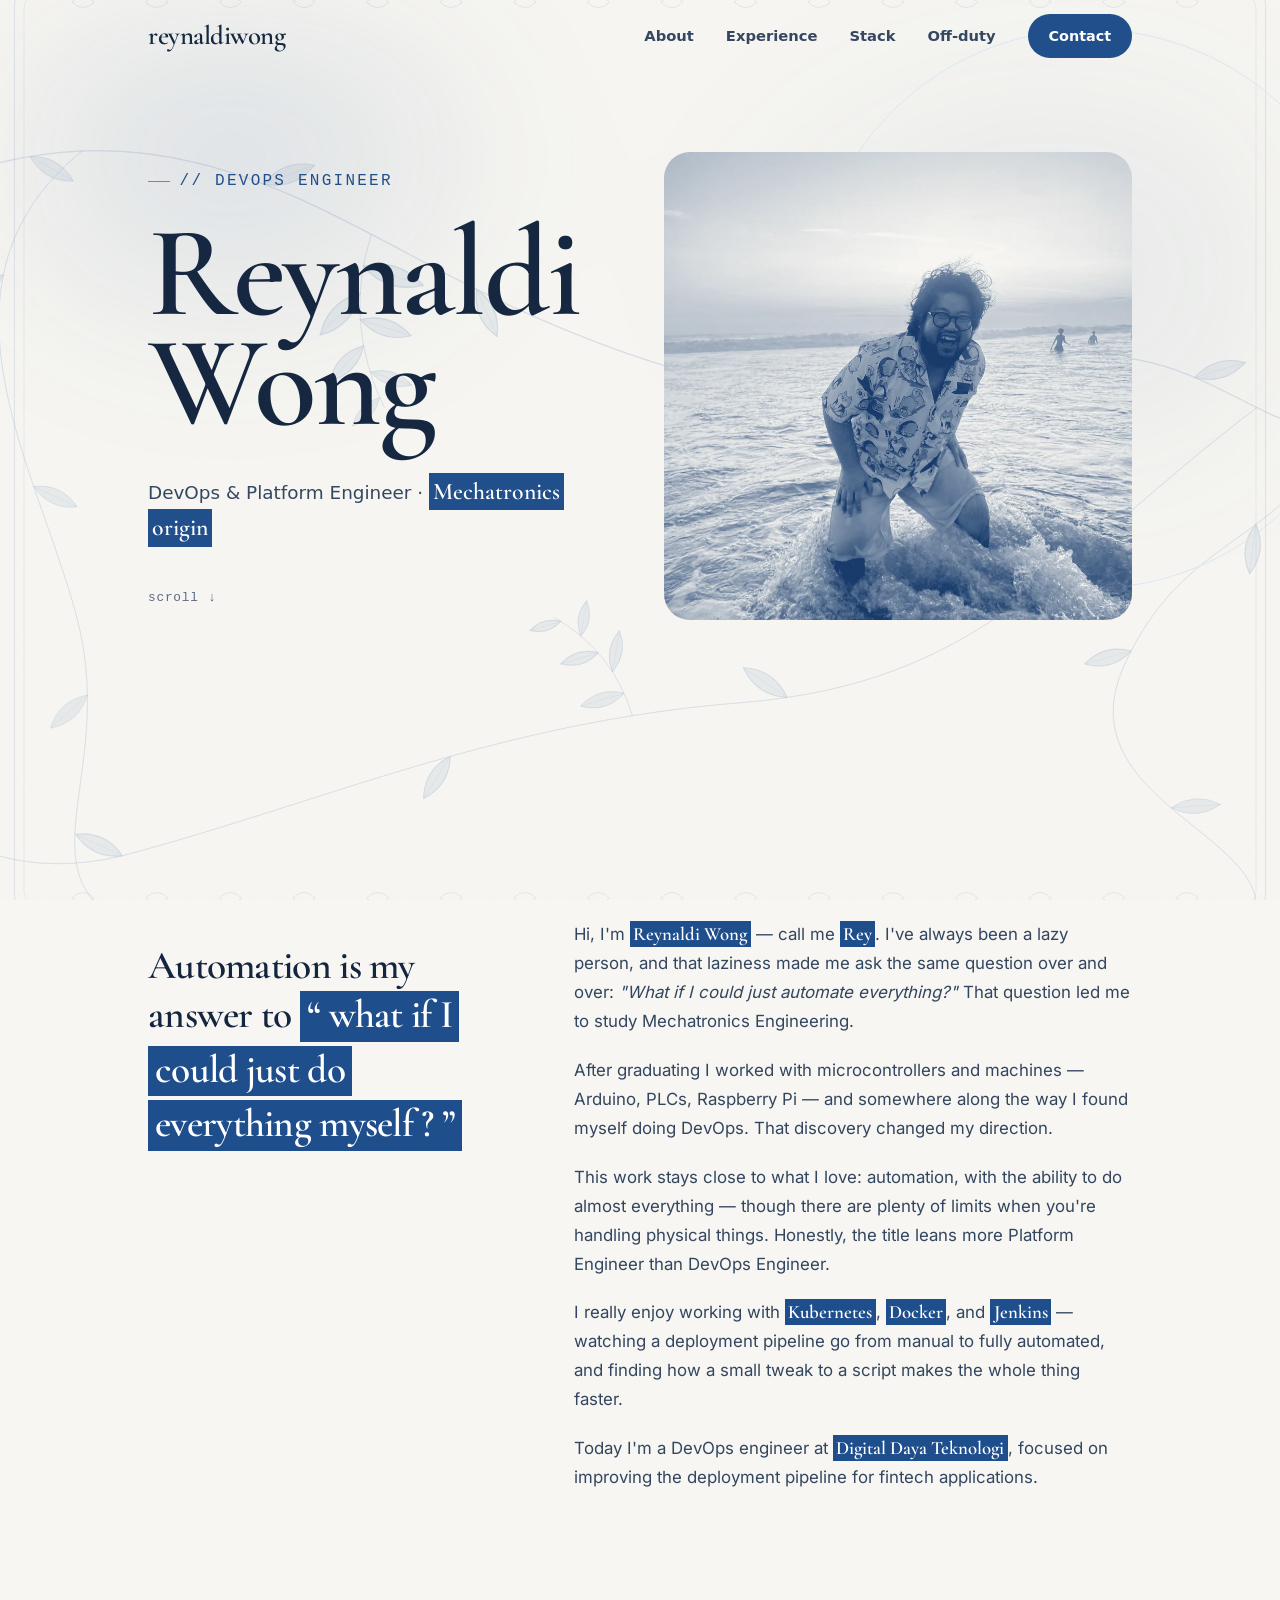
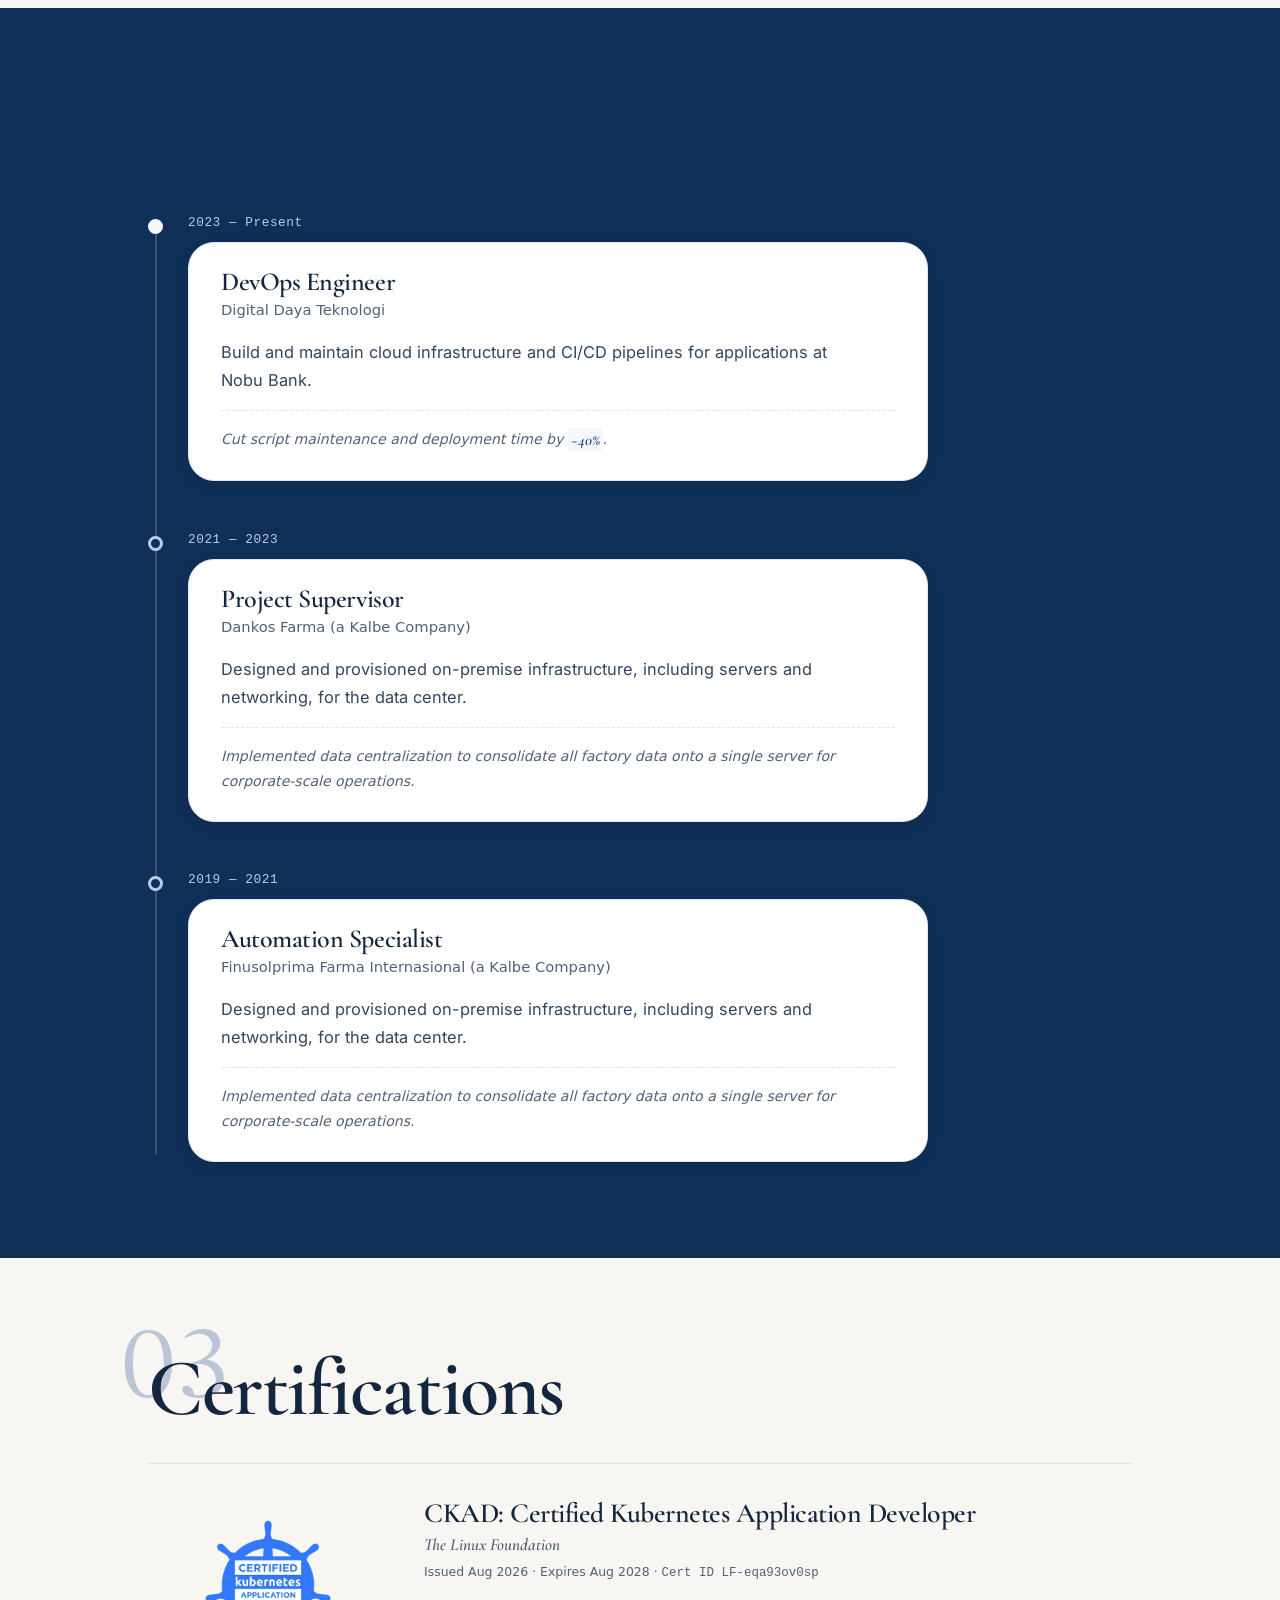
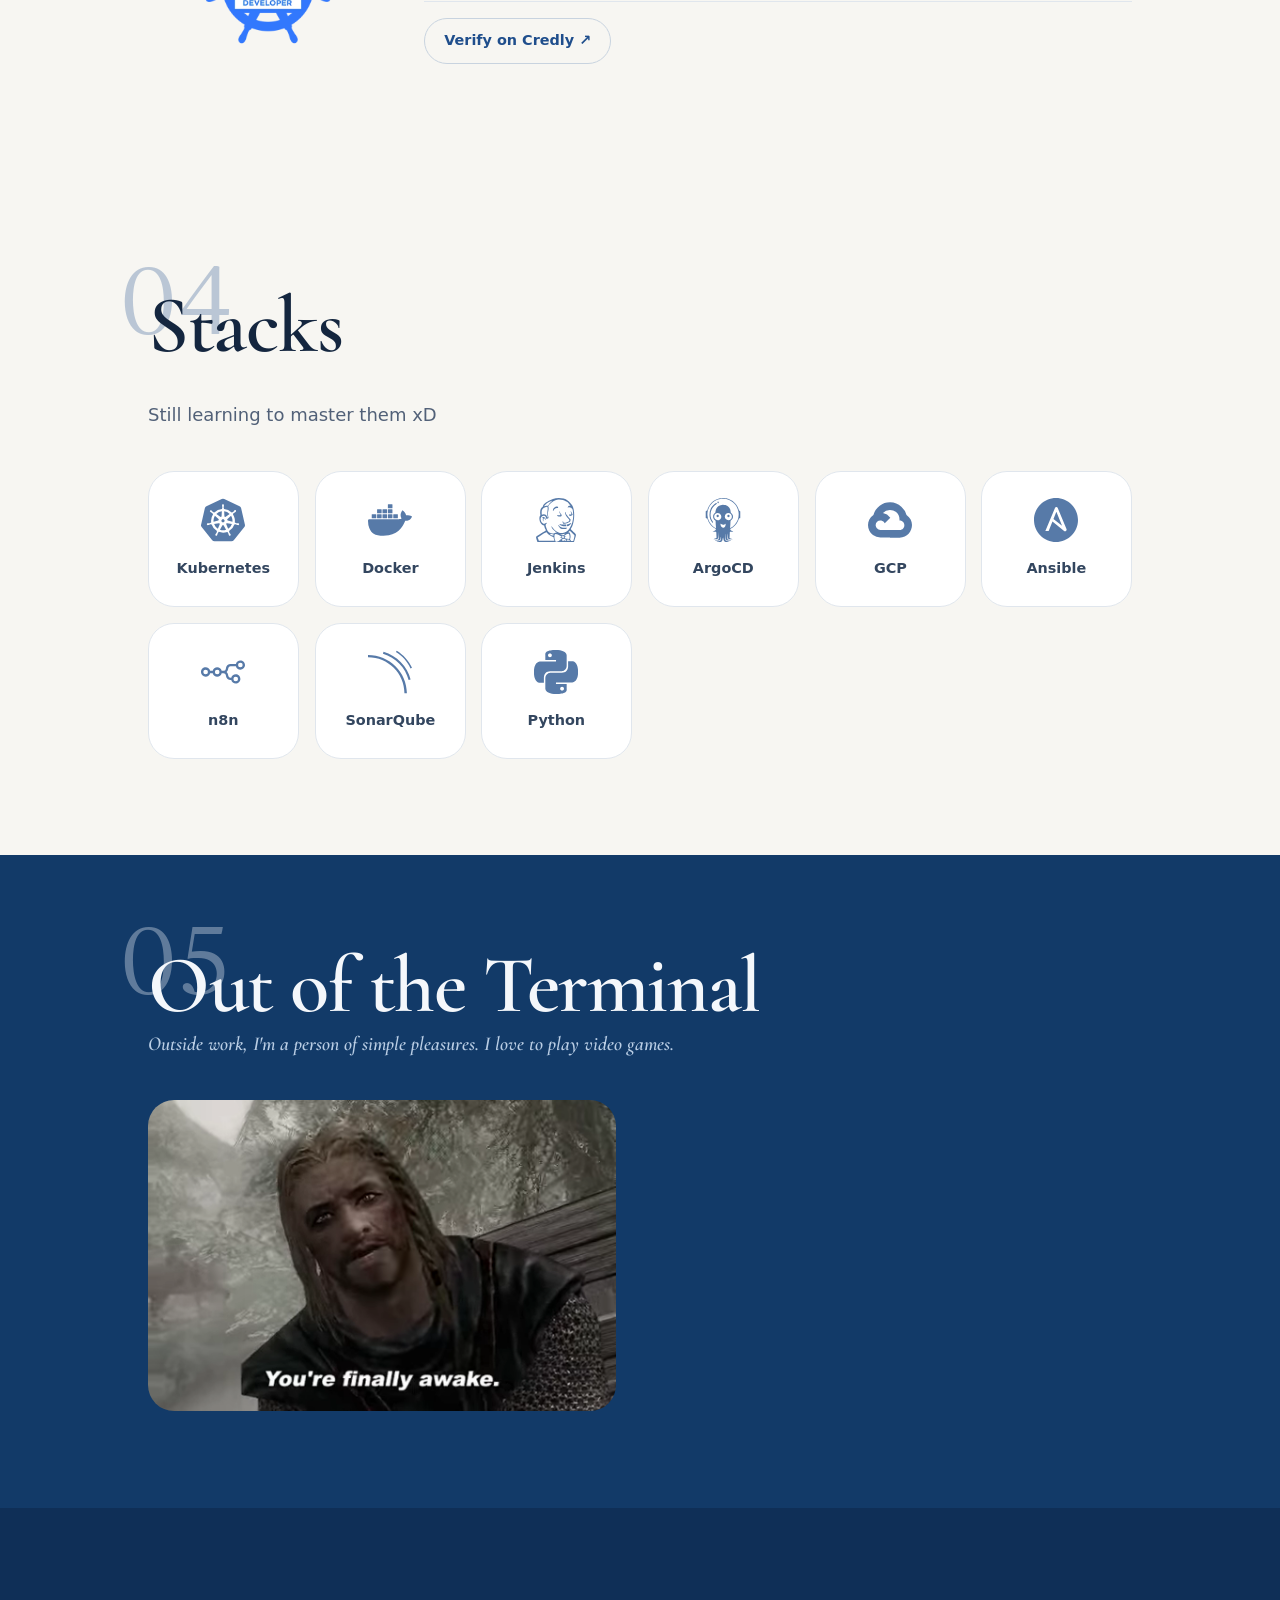
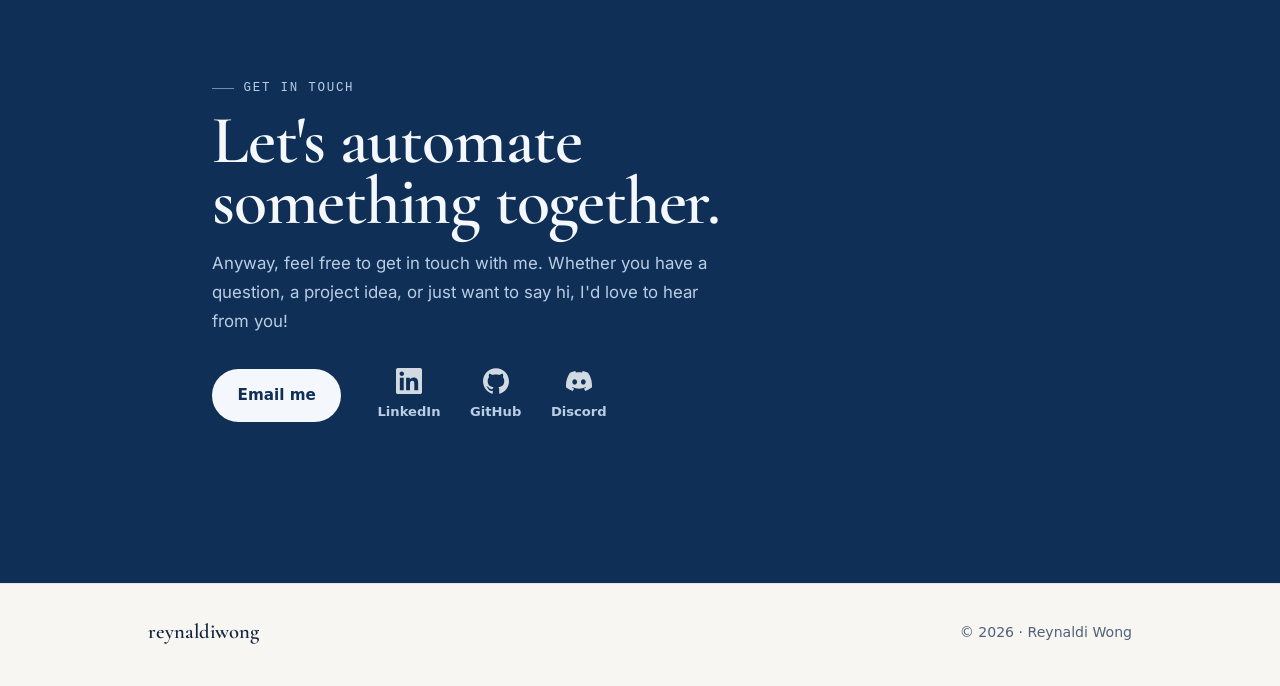
==== index.html @ b67c4ae2 "Reveal: direction-aware reverse on scroll-up, plus a blur focus-pull REVERSE - Reveal on entry (Inte" ====
<!doctype html>
<html lang="en">
<head>
  <meta charset="utf-8" />
  <meta name="viewport" content="width=device-width, initial-scale=1" />
  <title>Rey — Home</title>
  <meta name="description" content="Reynaldi Wong — DevOps Engineer. I automate the boring stuff: Kubernetes, Docker, Jenkins, CI/CD." />

  <!-- Open Graph -->
  <meta property="og:type" content="website" />
  <meta property="og:title" content="Reynaldi Wong — DevOps Engineer" />
  <meta property="og:description" content="I automate the boring stuff: Kubernetes, Docker, Jenkins, CI/CD." />
  <meta property="og:image" content="https://reynaldiwong.com/og-image.png" />
  <meta property="og:url" content="https://reynaldiwong.com/" />
  <meta name="twitter:card" content="summary_large_image" />
  <meta name="twitter:image" content="https://reynaldiwong.com/og-image.png" />

  <link rel="icon" type="image/png" href="favicon.png" />
  <link rel="apple-touch-icon" href="apple-touch-icon.png" />

  <!-- Preload above-the-fold fonts -->
  <link rel="preload" href="assets/fonts/cormorant-garamond-600.woff2" as="font" type="font/woff2" crossorigin />
  <!-- Cormorant 400 used to be preloaded here. Since the body moved to Inter it is
       orphaned: no element computes to it any more (verified by walking every text
       node), so it was 22.9 KB of critical-path download for nothing. Kept declared
       in base.css in case a weight-400 serif run returns, but no longer fetched. -->
  <link rel="preload" href="assets/fonts/inter-400.woff2" as="font" type="font/woff2" crossorigin />
  <link rel="preload" href="assets/img/me-duotone.webp" as="image" type="image/webp" />

  <script>document.documentElement.classList.add('js');</script>
  <noscript><style>[data-reveal]{opacity:1!important;transform:none!important;filter:none!important;transition:none!important}</style></noscript>

  <link rel="stylesheet" href="assets/css/tokens.css" />
  <link rel="stylesheet" href="assets/css/base.css" />
  <link rel="stylesheet" href="assets/css/home.css" />

  <script type="application/ld+json">
  {
    "@context": "https://schema.org",
    "@type": "Person",
    "name": "Reynaldi Wong",
    "alternateName": "Rey",
    "jobTitle": "DevOps Engineer",
    "url": "https://reynaldiwong.com/",
    "sameAs": [
      "https://linkedin.com/in/reynaldiwong/",
      "https://github.com/reynaldiwong/"
    ],
    "hasCredential": {
      "@type": "EducationalOccupationalCredential",
      "name": "CKAD: Certified Kubernetes Application Developer",
      "credentialCategory": "certification",
      "recognizedBy": { "@type": "Organization", "name": "The Linux Foundation" },
      "validFrom": "2026-08-27",
      "validUntil": "2028-08-26",
      "identifier": "LF-eqa93ov0sp",
      "url": "https://www.credly.com/badges/67895f13-75d1-4558-872f-4fa44123c2aa"
    }
  }
  </script>
</head>
<body>
  <svg class="logo-sprite" aria-hidden="true" focusable="false"><symbol id="logo-kubernetes" viewBox="0 0 24 24"><path d="M10.204 14.35l.007.01-.999 2.413a5.171 5.171 0 0 1-2.075-2.597l2.578-.437.004.005a.44.44 0 0 1 .484.606zm-.833-2.129a.44.44 0 0 0 .173-.756l.002-.011L7.585 9.7a5.143 5.143 0 0 0-.73 3.255l2.514-.725.002-.009zm1.145-1.98a.44.44 0 0 0 .699-.337l.01-.005.15-2.62a5.144 5.144 0 0 0-3.01 1.442l2.147 1.523.004-.002zm.76 2.75l.723.349.722-.347.18-.78-.5-.623h-.804l-.5.623.179.779zm1.5-3.095a.44.44 0 0 0 .7.336l.008.003 2.134-1.513a5.188 5.188 0 0 0-2.992-1.442l.148 2.615.002.001zm10.876 5.97l-5.773 7.181a1.6 1.6 0 0 1-1.248.594l-9.261.003a1.6 1.6 0 0 1-1.247-.596l-5.776-7.18a1.583 1.583 0 0 1-.307-1.34L2.1 5.573c.108-.47.425-.864.863-1.073L11.305.513a1.606 1.606 0 0 1 1.385 0l8.345 3.985c.438.209.755.604.863 1.073l2.062 8.955c.108.47-.005.963-.308 1.34zm-3.289-2.057c-.042-.01-.103-.026-.145-.034-.174-.033-.315-.025-.479-.038-.35-.037-.638-.067-.895-.148-.105-.04-.18-.165-.216-.216l-.201-.059a6.45 6.45 0 0 0-.105-2.332 6.465 6.465 0 0 0-.936-2.163c.052-.047.15-.133.177-.159.008-.09.001-.183.094-.282.197-.185.444-.338.743-.522.142-.084.273-.137.415-.242.032-.024.076-.062.11-.089.24-.191.295-.52.123-.736-.172-.216-.506-.236-.745-.045-.034.027-.08.062-.111.088-.134.116-.217.23-.33.35-.246.25-.45.458-.673.609-.097.056-.239.037-.303.033l-.19.135a6.545 6.545 0 0 0-4.146-2.003l-.012-.223c-.065-.062-.143-.115-.163-.25-.022-.268.015-.557.057-.905.023-.163.061-.298.068-.475.001-.04-.001-.099-.001-.142 0-.306-.224-.555-.5-.555-.275 0-.499.249-.499.555l.001.014c0 .041-.002.092 0 .128.006.177.044.312.067.475.042.348.078.637.056.906a.545.545 0 0 1-.162.258l-.012.211a6.424 6.424 0 0 0-4.166 2.003 8.373 8.373 0 0 1-.18-.128c-.09.012-.18.04-.297-.029-.223-.15-.427-.358-.673-.608-.113-.12-.195-.234-.329-.349-.03-.026-.077-.062-.111-.088a.594.594 0 0 0-.348-.132.481.481 0 0 0-.398.176c-.172.216-.117.546.123.737l.007.005.104.083c.142.105.272.159.414.242.299.185.546.338.743.522.076.082.09.226.1.288l.16.143a6.462 6.462 0 0 0-1.02 4.506l-.208.06c-.055.072-.133.184-.215.217-.257.081-.546.11-.895.147-.164.014-.305.006-.48.039-.037.007-.09.02-.133.03l-.004.002-.007.002c-.295.071-.484.342-.423.608.061.267.349.429.645.365l.007-.001.01-.003.129-.029c.17-.046.294-.113.448-.172.33-.118.604-.217.87-.256.112-.009.23.069.288.101l.217-.037a6.5 6.5 0 0 0 2.88 3.596l-.09.218c.033.084.069.199.044.282-.097.252-.263.517-.452.813-.091.136-.185.242-.268.399-.02.037-.045.095-.064.134-.128.275-.034.591.213.71.248.12.556-.007.69-.282v-.002c.02-.039.046-.09.062-.127.07-.162.094-.301.144-.458.132-.332.205-.68.387-.897.05-.06.13-.082.215-.105l.113-.205a6.453 6.453 0 0 0 4.609.012l.106.192c.086.028.18.042.256.155.136.232.229.507.342.84.05.156.074.295.145.457.016.037.043.09.062.129.133.276.442.402.69.282.247-.118.341-.435.213-.71-.02-.039-.045-.096-.065-.134-.083-.156-.177-.261-.268-.398-.19-.296-.346-.541-.443-.793-.04-.13.007-.21.038-.294-.018-.022-.059-.144-.083-.202a6.499 6.499 0 0 0 2.88-3.622c.064.01.176.03.213.038.075-.05.144-.114.28-.104.266.039.54.138.87.256.154.06.277.128.448.173.036.01.088.019.13.028l.009.003.007.001c.297.064.584-.098.645-.365.06-.266-.128-.537-.423-.608zM16.4 9.701l-1.95 1.746v.005a.44.44 0 0 0 .173.757l.003.01 2.526.728a5.199 5.199 0 0 0-.108-1.674A5.208 5.208 0 0 0 16.4 9.7zm-4.013 5.325a.437.437 0 0 0-.404-.232.44.44 0 0 0-.372.233h-.002l-1.268 2.292a5.164 5.164 0 0 0 3.326.003l-1.27-2.296h-.01zm1.888-1.293a.44.44 0 0 0-.27.036.44.44 0 0 0-.214.572l-.003.004 1.01 2.438a5.15 5.15 0 0 0 2.081-2.615l-2.6-.44-.004.005z"/></symbol><symbol id="logo-docker" viewBox="0 0 24 24"><path d="M13.983 11.078h2.119a.186.186 0 00.186-.185V9.006a.186.186 0 00-.186-.186h-2.119a.185.185 0 00-.185.185v1.888c0 .102.083.185.185.185m-2.954-5.43h2.118a.186.186 0 00.186-.186V3.574a.186.186 0 00-.186-.185h-2.118a.185.185 0 00-.185.185v1.888c0 .102.082.185.185.185m0 2.716h2.118a.187.187 0 00.186-.186V6.29a.186.186 0 00-.186-.185h-2.118a.185.185 0 00-.185.185v1.887c0 .102.082.185.185.186m-2.93 0h2.12a.186.186 0 00.184-.186V6.29a.185.185 0 00-.185-.185H8.1a.185.185 0 00-.185.185v1.887c0 .102.083.185.185.186m-2.964 0h2.119a.186.186 0 00.185-.186V6.29a.185.185 0 00-.185-.185H5.136a.186.186 0 00-.186.185v1.887c0 .102.084.185.186.186m5.893 2.715h2.118a.186.186 0 00.186-.185V9.006a.186.186 0 00-.186-.186h-2.118a.185.185 0 00-.185.185v1.888c0 .102.082.185.185.185m-2.93 0h2.12a.185.185 0 00.184-.185V9.006a.185.185 0 00-.184-.186h-2.12a.185.185 0 00-.184.185v1.888c0 .102.083.185.185.185m-2.964 0h2.119a.185.185 0 00.185-.185V9.006a.185.185 0 00-.184-.186h-2.12a.186.186 0 00-.186.186v1.887c0 .102.084.185.186.185m-2.92 0h2.12a.185.185 0 00.184-.185V9.006a.185.185 0 00-.184-.186h-2.12a.185.185 0 00-.184.185v1.888c0 .102.082.185.185.185M23.763 9.89c-.065-.051-.672-.51-1.954-.51-.338.001-.676.03-1.01.087-.248-1.7-1.653-2.53-1.716-2.566l-.344-.199-.226.327c-.284.438-.49.922-.612 1.43-.23.97-.09 1.882.403 2.661-.595.332-1.55.413-1.744.42H.751a.751.751 0 00-.75.748 11.376 11.376 0 00.692 4.062c.545 1.428 1.355 2.48 2.41 3.124 1.18.723 3.1 1.137 5.275 1.137.983.003 1.963-.086 2.93-.266a12.248 12.248 0 003.823-1.389c.98-.567 1.86-1.288 2.61-2.136 1.252-1.418 1.998-2.997 2.553-4.4h.221c1.372 0 2.215-.549 2.68-1.009.309-.293.55-.65.707-1.046l.098-.288Z"/></symbol><symbol id="logo-jenkins" viewBox="0 0 24 24"><path d="M2.872 24h-.975a3.866 3.866 0 01-.07-.197c-.215-.666-.594-1.49-.692-2.154-.146-.984.78-1.039 1.374-1.465.915-.66 1.635-1.025 2.627-1.62.295-.179 1.182-.624 1.281-.829.201-.408-.345-.982-.49-1.3-.225-.507-.345-.937-.376-1.435-.824-.13-1.455-.627-1.844-1.185-.63-.925-1.066-2.635-.525-3.936.045-.103.254-.305.285-.463.06-.308-.105-.72-.12-1.048-.06-1.692.284-3.15 1.425-3.66.463-1.84 2.113-2.453 3.673-3.367.58-.342 1.224-.562 1.89-.807 2.372-.877 6.027-.712 7.994.783.836.633 2.176 1.97 2.656 2.939 1.262 2.555 1.17 6.825.287 9.934-.12.421-.29 1.032-.533 1.533-.168.35-.689 1.05-.625 1.36.064.314 1.19 1.17 1.432 1.395.434.422 1.26.975 1.324 1.5.07.557-.248 1.336-.41 1.875-.217.721-.436 1.441-.654 2.131H2.87zm11.104-3.54c-.545-.3-1.361-.622-2.065-.757-.87-.164-.78 1.188-.75 1.994.03.643.36 1.316.51 1.744.076.197.09.41.256.449.3.068 1.29-.326 1.575-.479.6-.328 1.064-.844 1.574-1.189.016-.17.016-.34.03-.508a2.648 2.648 0 00-1.095-.277c.314-.15.75-.15 1.035-.332l.016-.193c-.496-.03-.69-.254-1.021-.436zm7.454 2.935a17.78 17.78 0 00.465-1.752c.06-.287.215-.918.178-1.176-.059-.459-.684-.799-1.004-1.086-.584-.525-.95-.975-1.56-1.469-.249.375-.78.615-.983.914 1.447-.689 1.71 2.625 1.141 3.69.09.329.391.45.514.735l-.086.166h1.29c.013 0 .03 0 .044.014zm-6.634-.012c-.05-.074-.1-.135-.15-.209l-.301.195h.45zm2.77 0c.008-.209.018-.404.03-.598-.53.029-.825-.48-1.196-.527-.324-.045-.6.361-1.02.195-.095.105-.183.227-.284.316.154.18.295.375.424.584h.815c.014-.164.135-.285.3-.285.165 0 .284.121.284.27h.66zm2.116 0c-.314-.479-.947-.898-1.68-.555l-.03.541h1.71zm-8.51 0l-.104-.344c-.225-.72-.36-1.26-.405-1.68-.914-.436-1.875-.87-2.654-1.426-.15-.105-1.109-1.35-1.23-1.305-1.739.676-3.359 1.86-4.814 2.984.256.557.48 1.141.69 1.74h8.505zm8.265-2.113c-.029-.512-.164-1.56-.48-1.74-.66-.39-1.846.78-2.34.943.045.15.135.271.15.48.285-.074.645-.029.898.092-.299.03-.629.03-.824.164-.074.195.016.48-.029.764.69.197 1.5.303 2.385.332.164-.227.225-.645.211-1.082zm-4.08-.36c-.044.375.046.51.12.943 1.26.391 1.034-1.74-.135-.959zM8.76 19.5c-.45.457 1.27 1.082 1.814 1.115 0-.29.165-.564.135-.77-.65-.118-1.502-.042-1.945-.347zm5.565.215c0 .043-.061.03-.068.064.58.451 1.014.545 1.802.51.354-.262.67-.563 1.043-.807-.855.074-1.931.607-2.774.23zm3.42-17.726c-1.606-.906-4.35-1.591-6.076-.731-1.38.692-3.27 1.84-3.899 3.292.6 1.402-.166 2.686-.226 4.109-.018.757.36 1.42.391 2.242-.2.338-.825.38-1.26.356-.146-.729-.4-1.549-1.155-1.63-1.064-.116-1.845.764-1.89 1.683-.06 1.08.833 2.864 2.085 2.745.488-.046.608-.54 1.139-.54.285.57-.445.75-.523 1.154-.016.105.06.511.104.705.233.944.744 2.16 1.245 2.88.635.9 1.884 1.051 3.229 1.141.24-.525 1.125-.48 1.706-.346-.691-.27-1.336-.945-1.875-1.529-.615-.676-1.23-1.41-1.261-2.28 1.155 1.604 2.1 3 4.2 3.704 1.59.525 3.45-.254 4.664-1.109.51-.359.811-.93 1.17-1.439 1.35-1.936 1.98-4.71 1.846-7.394-.06-1.111-.06-2.221-.436-2.955-.389-.781-1.695-1.471-2.475-.781-.15-.764.63-1.23 1.545-.96-.66-.854-1.336-1.858-2.266-2.384zM13.58 14.896c.615 1.544 2.724 1.363 4.505 1.323-.084.194-.256.435-.465.515-.57.232-2.145.408-2.937-.012-.506-.27-.824-.873-1.102-1.227-.137-.172-.795-.608-.012-.609zm.164-.87c.893.464 2.52.517 3.731.48.066.267.066.593.068.913-1.55.08-3.386-.304-3.794-1.395h-.005zm6.675-.586c-.473.9-1.145 1.897-2.539 1.928-.023-.284-.045-.735 0-.904 1.064-.103 1.727-.646 2.543-1.017zm-.649-.667c-1.02.66-2.154 1.375-3.824 1.21-.351-.31-.485-1-.14-1.458.181.313.06.885.57.97.944.165 2.038-.579 2.73-.84.42-.713-.046-.976-.42-1.433-.782-.93-1.83-2.1-1.802-3.51.314-.224.346.346.391.45.404.96 1.424 2.175 2.174 3 .18.21.48.39.51.524.092.39-.254.854-.209 1.11zm-13.439-.675c-.314-.184-.393-.99-.768-1.01-.535-.03-.438 1.05-.436 1.68-.37-.33-.435-1.365-.164-1.89-.308-.15-.445.164-.618.284.22-1.59 2.34-.734 1.99.96zM4.713 5.995c-.685.756-.54 2.174-.459 3.188 1.244-.785 2.898.06 2.883 1.394.595-.016.223-.744.115-1.215-.353-1.528.592-3.187.041-4.59-1.064.084-1.939.52-2.578 1.215zm9.12 1.113c.307.562.404 1.148.84 1.57.195.19.574.424.387.95-.045.121-.365.391-.551.45-.674.195-2.254.03-1.721-.81.563.015 1.314.36 1.732-.045-.314-.524-.885-1.53-.674-2.13zm6.198-.013h.068c.33.668.6 1.375 1.004 1.965-.27.628-2.053 1.19-2.023.057.39-.17 1.05-.035 1.395-.25-.193-.556-.48-1.006-.434-1.771zm-6.927-1.617c-1.422-.33-2.131.592-2.56 1.553-.384-.094-.231-.615-.135-.883.255-.701 1.28-1.633 2.119-1.506.359.057.848.386.576.834zM9.642 1.593c-1.56.44-3.56 1.574-4.2 2.974.495-.07.84-.321 1.33-.351.186-.016.428.074.641.015.424-.104.78-1.065 1.102-1.41.31-.345.685-.496.94-.81.167-.09.409-.074.42-.33-.073-.075-.15-.135-.232-.105v.017z"/></symbol><symbol id="logo-argo" viewBox="0 0 24 24"><path d="M12.581 0c.436.037.871.1 1.299.186 1.679.383 3.121 1.213 4.382 2.365 1.161 1.06 1.917 2.372 2.335 3.881.089.321.216.56.586.624.205.035.238.245.239.43.003.646.002 1.294.002 1.94l-.002 1.21c-.001.356-.116.479-.466.474-.211-.003-.293.119-.344.291-.146.489-.33.966-.552 1.426-.818 1.682-2.084 2.938-3.688 3.87-.077.045-.155.088-.233.131-.252.137-.258.146-.155.415.114.299.358.529.664.625.269.096.553.134.827.21a.672.672 0 0 1 .236.094c-.066.082-.156.067-.231.082-.36.073-.713.184-1.086.17a1.275 1.275 0 0 1-.438-.064c-.114-.045-.152-.006-.176.109a5.354 5.354 0 0 0-.084.92c-.015.617-.071 1.23-.112 1.844-.042.598-.018.651.558.842.281.094.563.187.842.286.069.024.15.038.192.117-.04.057-.098.035-.146.035-.493.003-.985.005-1.478.001-.524-.005-.806-.282-.845-.803-.055-.762-.12-1.524-.182-2.286a.947.947 0 0 0-.026-.12c-.079.455-.065.879-.084 1.298-.023.528-.008 1.057-.007 1.584 0 .27.086.388.335.483.359.135.711.295 1.114.262.141-.012.276.062.402.129.032.017.073.033.069.073-.004.043-.049.047-.084.045-.657-.019-1.317.065-1.972-.028-.323-.046-.533-.236-.631-.552-.094-.303-.114-.617-.137-.93-.046-.626-.078-1.253-.116-1.88a.222.222 0 0 0-.061-.171.282.282 0 0 0-.031.193c-.002.956-.002 1.911-.001 2.866 0 .388.123.575.494.708.481.172.976.298 1.47.423.11.028.225.047.242.192h-1.852c-.051-.01-.103-.022-.155-.03-.701-.1-1.001-.372-1.143-1.042l-.067-.331-.226-1.103c-.069.12-.118.25-.144.386-.083.399-.151.802-.243 1.2-.113.493-.444.763-.932.857l-.33.063H8.558c.057-.171.216-.185.355-.221.476-.127.96-.223 1.417-.409a.603.603 0 0 0 .397-.521c.058-.435.002-.865-.013-1.296a1.528 1.528 0 0 0-.078-.315.405.405 0 0 0-.071.207c-.026.296-.049.591-.075.886-.038.432-.273.716-.679.81a1.702 1.702 0 0 1-.37.045c-.557.003-1.115-.001-1.673-.005-.048 0-.109.019-.148-.065.178-.103.377-.168.582-.187a5.67 5.67 0 0 0 .939-.193c.42-.114.522-.249.512-.687-.023-.931-.091-1.86-.069-2.791.004-.184.001-.368.001-.551a2.387 2.387 0 0 0-.05.385 40.299 40.299 0 0 1-.186 2.623c-.052.513-.296.748-.804.805-.446.051-.889.002-1.332-.02-.108-.006-.234.012-.339-.064.043-.066.106-.07.16-.087.362-.115.725-.224 1.086-.344.246-.081.35-.235.355-.492a2.241 2.241 0 0 0-.003-.232 45.315 45.315 0 0 1-.105-2.149 5.487 5.487 0 0 0-.035-.478c-.024-.188-.131-.287-.295-.258-.505.092-.99-.006-1.473-.139-.059-.016-.134-.007-.178-.088a.986.986 0 0 1 .285-.09c.255-.052.507-.121.753-.208.312-.112.564-.347.695-.651.089-.203.056-.317-.112-.398-1.418-.683-2.512-1.73-3.391-3.017a8.152 8.152 0 0 1-1.123-2.447c-.067-.246-.156-.3-.383-.26-.306.053-.401.006-.535-.273v-3.49c.144-.303.205-.341.534-.329.235.01.247-.004.309-.242.396-1.508 1.082-2.861 2.171-3.988C6.9 1.42 8.523.631 10.34.203c.456-.108.922-.15 1.387-.203h.854Zm7.974 8.948a7.34 7.34 0 0 0-.048-.938 8.353 8.353 0 0 0-.099-.65c-.598-2.964-2.344-5.02-5.051-6.268-1.553-.715-3.21-.835-4.878-.511-3.248.633-5.396 2.583-6.539 5.652-.436 1.173-.495 2.406-.37 3.65.087.935.339 1.846.745 2.694.585 1.213 1.444 2.207 2.477 3.058.343.286.719.528 1.121.719.235.111.247.105.245-.146.006-.16.003-.32-.009-.48-.125-1.02-.142-2.045-.169-3.069a.392.392 0 0 0-.184-.353c-.385-.268-.713-.592-.921-1.019-.474-.97-.372-2.361.813-3.215.136-.097.217-.19.198-.373a1.724 1.724 0 0 1 .031-.442c.177-1.187.748-2.138 1.722-2.84.68-.492 1.442-.772 2.286-.782.483-.007.953.11 1.414.244 1.609.467 2.846 2.07 2.845 3.697a.64.64 0 0 0 .268.565c.463.371.821.83.943 1.426.22 1.077-.083 1.982-.979 2.634-.266.194-.347.406-.333.698.002.047 0 .095-.002.142l-.062 1.439c-.025.586-.138 1.165-.117 1.754.008.223.006.226.201.128a7.46 7.46 0 0 0 2.393-1.903c1.32-1.577 2.074-3.372 2.059-5.511ZM9.117 12.102c1.489.021 2.443-1.578 1.716-2.879a1.937 1.937 0 0 0-1.699-.991c-1.094-.004-1.954.822-1.958 1.881-.005 1.148.813 1.985 1.941 1.989Zm5.794 0c1.101.002 1.935-.823 1.935-1.917 0-1.091-.846-1.949-1.92-1.947-1.064.003-1.94.866-1.943 1.915-.003 1.105.831 1.948 1.928 1.949Zm-1.472 1.937c-.208.128-.407.277-.63.384-.536.257-1.063.257-1.579-.048-.158-.094-.308-.201-.464-.298-.047-.028-.092-.103-.15-.062-.044.03-.01.1-.001.151.037.179.064.362.082.544.027.565.293.992.742 1.31a.984.984 0 0 0 .791.186c.565-.119 1.025-.614 1.124-1.218.043-.266.005-.544.109-.803a.133.133 0 0 0-.024-.146Zm-8.78-4.92c-.012-1.102.143-2.055.54-2.961.633-1.443 1.642-2.553 2.98-3.374a.378.378 0 0 1 .459.067c.06.06.036.118.01.178a1.09 1.09 0 0 1-.48.51c-1.079.639-1.829 1.571-2.357 2.688a6.325 6.325 0 0 0-.618 2.986c.055 1.309.439 2.516 1.213 3.588.088.104.148.23.173.365.01.08.059.168-.031.228a.312.312 0 0 1-.288.041.502.502 0 0 1-.234-.185c-.72-.979-1.193-2.056-1.331-3.273-.036-.326-.004-.653-.036-.858ZM8.94 2.34a.373.373 0 0 1 .378-.382c.211.001.409.226.416.473.004.138-.309.39-.476.386-.189-.005-.318-.2-.318-.477Zm-.465 7.48a.609.609 0 0 1 .586-.631c.38-.003.671.271.675.633.004.356-.27.622-.639.621-.38-.002-.621-.241-.622-.623Zm6.496.623c-.381-.002-.625-.255-.621-.646a.635.635 0 0 1 .596-.613.656.656 0 0 1 .669.643c.001.354-.275.618-.644.616Z"/></symbol><symbol id="logo-googlecloud" viewBox="0 0 24 24"><path d="M12.19 2.38a9.344 9.344 0 0 0-9.234 6.893c.053-.02-.055.013 0 0-3.875 2.551-3.922 8.11-.247 10.941l.006-.007-.007.03a6.717 6.717 0 0 0 4.077 1.356h5.173l.03.03h5.192c6.687.053 9.376-8.605 3.835-12.35a9.365 9.365 0 0 0-2.821-4.552l-.043.043.006-.05A9.344 9.344 0 0 0 12.19 2.38zm-.358 4.146c1.244-.04 2.518.368 3.486 1.15a5.186 5.186 0 0 1 1.862 4.078v.518c3.53-.07 3.53 5.262 0 5.193h-5.193l-.008.009v-.04H6.785a2.59 2.59 0 0 1-1.067-.23h.001a2.597 2.597 0 1 1 3.437-3.437l3.013-3.012A6.747 6.747 0 0 0 8.11 8.24c.018-.01.04-.026.054-.023a5.186 5.186 0 0 1 3.67-1.69z"/></symbol><symbol id="logo-ansible" viewBox="0 0 24 24"><path d="M10.617 11.473l4.686 3.695-3.102-7.662zM12 0C5.371 0 0 5.371 0 12s5.371 12 12 12 12-5.371 12-12S18.629 0 12 0zm5.797 17.305c-.011.471-.403.842-.875.83-.236 0-.416-.09-.664-.293l-6.19-5-2.079 5.203H6.191L11.438 5.44c.124-.314.427-.52.764-.506.326-.014.63.189.742.506l4.774 11.494c.045.111.08.234.08.348-.001.009-.001.009-.001.023z"/></symbol><symbol id="logo-n8n" viewBox="0 0 24 24"><path d="M21.4737 5.6842c-1.1772 0-2.1663.8051-2.4468 1.8947h-2.8955c-1.235 0-2.289.893-2.492 2.111l-.1038.623a1.263 1.263 0 0 1-1.246 1.0555H11.289c-.2805-1.0896-1.2696-1.8947-2.4468-1.8947s-2.1663.8051-2.4467 1.8947H4.973c-.2805-1.0896-1.2696-1.8947-2.4468-1.8947C1.1311 9.4737 0 10.6047 0 12s1.131 2.5263 2.5263 2.5263c1.1772 0 2.1663-.8051 2.4468-1.8947h1.4223c.2804 1.0896 1.2696 1.8947 2.4467 1.8947 1.1772 0 2.1663-.8051 2.4468-1.8947h1.0008a1.263 1.263 0 0 1 1.2459 1.0555l.1038.623c.203 1.218 1.257 2.111 2.492 2.111h.3692c.2804 1.0895 1.2696 1.8947 2.4468 1.8947 1.3952 0 2.5263-1.131 2.5263-2.5263s-1.131-2.5263-2.5263-2.5263c-1.1772 0-2.1664.805-2.4468 1.8947h-.3692a1.263 1.263 0 0 1-1.246-1.0555l-.1037-.623A2.52 2.52 0 0 0 13.9607 12a2.52 2.52 0 0 0 .821-1.4794l.1038-.623a1.263 1.263 0 0 1 1.2459-1.0555h2.8955c.2805 1.0896 1.2696 1.8947 2.4468 1.8947 1.3952 0 2.5263-1.131 2.5263-2.5263s-1.131-2.5263-2.5263-2.5263m0 1.2632a1.263 1.263 0 0 1 1.2631 1.2631 1.263 1.263 0 0 1-1.2631 1.2632 1.263 1.263 0 0 1-1.2632-1.2632 1.263 1.263 0 0 1 1.2632-1.2631M2.5263 10.7368A1.263 1.263 0 0 1 3.7895 12a1.263 1.263 0 0 1-1.2632 1.2632A1.263 1.263 0 0 1 1.2632 12a1.263 1.263 0 0 1 1.2631-1.2632m6.3158 0A1.263 1.263 0 0 1 10.1053 12a1.263 1.263 0 0 1-1.2632 1.2632A1.263 1.263 0 0 1 7.579 12a1.263 1.263 0 0 1 1.2632-1.2632m10.1053 3.7895a1.263 1.263 0 0 1 1.2631 1.2632 1.263 1.263 0 0 1-1.2631 1.2631 1.263 1.263 0 0 1-1.2632-1.2631 1.263 1.263 0 0 1 1.2632-1.2632"/></symbol><symbol id="logo-sonarqube" viewBox="0 0 24 24"><path d="M15.685.386l-.465.766c3.477 2.112 6.305 5.27 7.966 8.89L24 9.67C22.266 5.887 19.313 2.59 15.685.386zM8.462.91l-.305 1.075c6.89 1.976 12.384 7.64 13.997 14.421l1.085-.258C21.535 8.977 15.735 2.997 8.462.909zM0 2.667v1.342c10.963 0 19.883 8.795 19.883 19.605h1.342c0-11.55-9.522-20.947-21.225-20.947z"/></symbol><symbol id="logo-python" viewBox="0 0 24 24"><path d="M14.25.18l.9.2.73.26.59.3.45.32.34.34.25.34.16.33.1.3.04.26.02.2-.01.13V8.5l-.05.63-.13.55-.21.46-.26.38-.3.31-.33.25-.35.19-.35.14-.33.1-.3.07-.26.04-.21.02H8.77l-.69.05-.59.14-.5.22-.41.27-.33.32-.27.35-.2.36-.15.37-.1.35-.07.32-.04.27-.02.21v3.06H3.17l-.21-.03-.28-.07-.32-.12-.35-.18-.36-.26-.36-.36-.35-.46-.32-.59-.28-.73-.21-.88-.14-1.05-.05-1.23.06-1.22.16-1.04.24-.87.32-.71.36-.57.4-.44.42-.33.42-.24.4-.16.36-.1.32-.05.24-.01h.16l.06.01h8.16v-.83H6.18l-.01-2.75-.02-.37.05-.34.11-.31.17-.28.25-.26.31-.23.38-.2.44-.18.51-.15.58-.12.64-.1.71-.06.77-.04.84-.02 1.27.05zm-6.3 1.98l-.23.33-.08.41.08.41.23.34.33.22.41.09.41-.09.33-.22.23-.34.08-.41-.08-.41-.23-.33-.33-.22-.41-.09-.41.09zm13.09 3.95l.28.06.32.12.35.18.36.27.36.35.35.47.32.59.28.73.21.88.14 1.04.05 1.23-.06 1.23-.16 1.04-.24.86-.32.71-.36.57-.4.45-.42.33-.42.24-.4.16-.36.09-.32.05-.24.02-.16-.01h-8.22v.82h5.84l.01 2.76.02.36-.05.34-.11.31-.17.29-.25.25-.31.24-.38.2-.44.17-.51.15-.58.13-.64.09-.71.07-.77.04-.84.01-1.27-.04-1.07-.14-.9-.2-.73-.25-.59-.3-.45-.33-.34-.34-.25-.34-.16-.33-.1-.3-.04-.25-.02-.2.01-.13v-5.34l.05-.64.13-.54.21-.46.26-.38.3-.32.33-.24.35-.2.35-.14.33-.1.3-.06.26-.04.21-.02.13-.01h5.84l.69-.05.59-.14.5-.21.41-.28.33-.32.27-.35.2-.36.15-.36.1-.35.07-.32.04-.28.02-.21V6.07h2.09l.14.01zm-6.47 14.25l-.23.33-.08.41.08.41.23.33.33.23.41.08.41-.08.33-.23.23-.33.08-.41-.08-.41-.23-.33-.33-.23-.41-.08-.41.08z"/></symbol><symbol id="logo-linkedin" viewBox="0 0 24 24"><path d="M20.447 20.452h-3.554v-5.569c0-1.328-.027-3.037-1.852-3.037-1.853 0-2.136 1.445-2.136 2.939v5.667H9.351V9h3.414v1.561h.046c.477-.9 1.637-1.85 3.37-1.85 3.601 0 4.267 2.37 4.267 5.455v6.286zM5.337 7.433c-1.144 0-2.063-.926-2.063-2.065 0-1.138.92-2.063 2.063-2.063 1.14 0 2.064.925 2.064 2.063 0 1.139-.925 2.065-2.064 2.065zm1.782 13.019H3.555V9h3.564v11.452zM22.225 0H1.771C.792 0 0 .774 0 1.729v20.542C0 23.227.792 24 1.771 24h20.451C23.2 24 24 23.227 24 22.271V1.729C24 .774 23.2 0 22.222 0h.003z"/></symbol><symbol id="logo-github" viewBox="0 0 24 24"><path d="M12 .297c-6.63 0-12 5.373-12 12 0 5.303 3.438 9.8 8.205 11.385.6.113.82-.258.82-.577 0-.285-.01-1.04-.015-2.04-3.338.724-4.042-1.61-4.042-1.61C4.422 18.07 3.633 17.7 3.633 17.7c-1.087-.744.084-.729.084-.729 1.205.084 1.838 1.236 1.838 1.236 1.07 1.835 2.809 1.305 3.495.998.108-.776.417-1.305.76-1.605-2.665-.3-5.466-1.332-5.466-5.93 0-1.31.465-2.38 1.235-3.22-.135-.303-.54-1.523.105-3.176 0 0 1.005-.322 3.3 1.23.96-.267 1.98-.399 3-.405 1.02.006 2.04.138 3 .405 2.28-1.552 3.285-1.23 3.285-1.23.645 1.653.24 2.873.12 3.176.765.84 1.23 1.91 1.23 3.22 0 4.61-2.805 5.625-5.475 5.92.42.36.81 1.096.81 2.22 0 1.606-.015 2.896-.015 3.286 0 .315.21.69.825.57C20.565 22.092 24 17.592 24 12.297c0-6.627-5.373-12-12-12"/></symbol><symbol id="logo-discord" viewBox="0 0 24 24"><path d="M20.317 4.3698a19.7913 19.7913 0 00-4.8851-1.5152.0741.0741 0 00-.0785.0371c-.211.3753-.4447.8648-.6083 1.2495-1.8447-.2762-3.68-.2762-5.4868 0-.1636-.3933-.4058-.8742-.6177-1.2495a.077.077 0 00-.0785-.037 19.7363 19.7363 0 00-4.8852 1.515.0699.0699 0 00-.0321.0277C.5334 9.0458-.319 13.5799.0992 18.0578a.0824.0824 0 00.0312.0561c2.0528 1.5076 4.0413 2.4228 5.9929 3.0294a.0777.0777 0 00.0842-.0276c.4616-.6304.8731-1.2952 1.226-1.9942a.076.076 0 00-.0416-.1057c-.6528-.2476-1.2743-.5495-1.8722-.8923a.077.077 0 01-.0076-.1277c.1258-.0943.2517-.1923.3718-.2914a.0743.0743 0 01.0776-.0105c3.9278 1.7933 8.18 1.7933 12.0614 0a.0739.0739 0 01.0785.0095c.1202.099.246.1981.3728.2924a.077.077 0 01-.0066.1276 12.2986 12.2986 0 01-1.873.8914.0766.0766 0 00-.0407.1067c.3604.698.7719 1.3628 1.225 1.9932a.076.076 0 00.0842.0286c1.961-.6067 3.9495-1.5219 6.0023-3.0294a.077.077 0 00.0313-.0552c.5004-5.177-.8382-9.6739-3.5485-13.6604a.061.061 0 00-.0312-.0286zM8.02 15.3312c-1.1825 0-2.1569-1.0857-2.1569-2.419 0-1.3332.9555-2.4189 2.157-2.4189 1.2108 0 2.1757 1.0952 2.1568 2.419 0 1.3332-.9555 2.4189-2.1569 2.4189zm7.9748 0c-1.1825 0-2.1569-1.0857-2.1569-2.419 0-1.3332.9554-2.4189 2.1569-2.4189 1.2108 0 2.1757 1.0952 2.1568 2.419 0 1.3332-.946 2.4189-2.1568 2.4189Z"/></symbol></svg>
  <div class="accent" aria-hidden="true"><div class="accent__ink"></div><div class="accent__light"></div><div class="accent__rim accent__rim--ink"></div><div class="accent__rim accent__rim--light"></div></div>
  <a class="skip-link" href="#home">Skip to content</a>
  <div class="scroll-progress" aria-hidden="true"></div>

  <header class="nav">
    <div class="nav__inner">
      <a class="nav__brand" href="#home">reynaldiwong</a>
      <nav class="nav__links" aria-label="Primary">
        <a href="#about">About</a>
        <a href="#experience">Experience</a>
        <a href="#stack">Stack</a>
        <a href="#off-duty">Off-duty</a>
        <a href="#contact" class="nav__cta">Contact</a>
      </nav>
      <button class="nav__toggle" aria-label="Open menu" aria-expanded="false" aria-controls="drawer">
        <span></span><span></span><span></span>
      </button>
    </div>
  </header>

  <div class="drawer" id="drawer" inert>
    <a href="#about">About</a>
    <a href="#experience">Experience</a>
    <a href="#stack">Stack</a>
    <a href="#off-duty">Off-duty</a>
    <a href="#contact">Contact</a>
  </div>

  <main>
    <!-- ============ HOME / HERO ============ -->
    <section class="hero" id="home">
      <div class="container hero__grid">
        <div class="hero__text">
          <div class="eyebrow hero__kicker" data-reveal>// DevOps Engineer</div>
          <h1 class="hero__name">Reynaldi Wong</h1>
          <p class="hero__role" data-reveal>DevOps &amp; Platform Engineer · <em>Mechatronics origin</em></p>
          <a class="hero__scroll" href="#about" data-reveal data-reveal-delay="120"><span>scroll</span><span class="arrow">↓</span></a>
        </div>
        <div class="hero__portrait">
          <div class="hero__portrait-frame">
            <img src="assets/img/me-duotone.webp" alt="Reynaldi Wong" width="900" height="1200" fetchpriority="high" />
          </div>
        </div>
      </div>
    </section>

    <!-- ============ ABOUT ============ -->
    <section class="about" id="about">
      <div class="container">
        <div class="section-head" data-reveal>
          <span class="num" aria-hidden="true">01</span>
          <h2>About</h2>
        </div>
        <div class="about__grid">
          <div>
            <p class="about__lead" data-reveal>Automation is my answer to <em>“ what if I could just do everything myself ? ”</em></p>
          </div>
          <div class="about__body">
            <p data-reveal>Hi, I'm <strong>Reynaldi Wong</strong> — call me <strong>Rey</strong>. I've always been a lazy person, and that laziness made me ask the same question over and over: <em>"What if I could just automate everything?"</em> That question led me to study Mechatronics Engineering.</p>
            <p data-reveal>After graduating I worked with microcontrollers and machines — Arduino, PLCs, Raspberry Pi — and somewhere along the way I found myself doing DevOps. That discovery changed my direction.</p>
            <p data-reveal>This work stays close to what I love: automation, with the ability to do almost everything — though there are plenty of limits when you're handling physical things. Honestly, the title leans more Platform Engineer than DevOps Engineer.</p>
            <p data-reveal>I really enjoy working with <strong>Kubernetes</strong>, <strong>Docker</strong>, and <strong>Jenkins</strong> — watching a deployment pipeline go from manual to fully automated, and finding how a small tweak to a script makes the whole thing faster.</p>
            <p data-reveal>Today I'm a DevOps engineer at <strong>Digital Daya Teknologi</strong>, focused on improving the deployment pipeline for fintech applications.</p>
          </div>
        </div>
      </div>
    </section>
    <section class="experience field" id="experience">
      <div class="container">
        <div class="section-head" data-reveal>
          <span class="num" aria-hidden="true">02</span>
          <h2>Work Experience</h2>
        </div>
        <div class="timeline">
          <article class="timeline__item is-current" data-reveal>
            <div class="timeline__year">2023 — Present</div>
            <div class="timeline__card">
              <h3>DevOps Engineer</h3>
              <div class="company">Digital Daya Teknologi</div>
              <p>Build and maintain cloud infrastructure and CI/CD pipelines for applications at Nobu Bank.</p>
              <div class="bottom-line">Cut script maintenance and deployment time by <b>~40%</b>.</div>
            </div>
          </article>
          <article class="timeline__item" data-reveal>
            <div class="timeline__year">2021 — 2023</div>
            <div class="timeline__card">
              <h3>Project Supervisor</h3>
              <div class="company">Dankos Farma (a Kalbe Company)</div>
              <p>Designed and provisioned on-premise infrastructure, including servers and networking, for the data center.</p>
              <div class="bottom-line">Implemented data centralization to consolidate all factory data onto a single server for corporate-scale operations.</div>
            </div>
          </article>
          <article class="timeline__item" data-reveal>
            <div class="timeline__year">2019 — 2021</div>
            <div class="timeline__card">
              <h3>Automation Specialist</h3>
              <div class="company">Finusolprima Farma Internasional (a Kalbe Company)</div>
              <p>Designed and provisioned on-premise infrastructure, including servers and networking, for the data center.</p>
              <div class="bottom-line">Implemented data centralization to consolidate all factory data onto a single server for corporate-scale operations.</div>
            </div>
          </article>
        </div>
      </div>
    </section>

    <!-- ============ CERTIFICATIONS ============ -->
    <section class="certs" id="certifications">
      <div class="container">
        <div class="section-head" data-reveal>
          <span class="num" aria-hidden="true">03</span>
          <h2>Certifications</h2>
        </div>
        <article class="cert-card" data-reveal data-expires="2028-08-26">
          <div class="cert-card__badge">
            <img src="assets/img/badges/ckad-credly-transparent.webp" alt="CKAD: Certified Kubernetes Application Developer badge" width="672" height="352" loading="lazy" />
          </div>
          <div class="cert-card__body">
            <h3 class="cert-card__title">CKAD: Certified Kubernetes Application Developer</h3>
            <p class="cert-card__issuer">The Linux Foundation</p>
            <p class="cert-card__meta">Issued Aug 2026 · Expires Aug 2028 · <span class="id">Cert ID LF-eqa93ov0sp</span></p>
            <hr class="cert-card__rule" />
            <a class="cert-card__verify" href="https://www.credly.com/badges/67895f13-75d1-4558-872f-4fa44123c2aa" target="_blank" rel="noopener noreferrer">Verify on Credly ↗</a>
          </div>
        </article>
      </div>
    </section>

    <!-- ============ STACK (halftone) ============ -->
    <section class="stack" id="stack">
      <div class="container">
        <div class="section-head" data-reveal>
          <span class="num" aria-hidden="true">04</span>
          <h2>Stacks</h2>
        </div>
        <p class="stack__sub" data-reveal>Still learning to master them xD</p>
        <div class="stack__grid">
          <a class="stack__card" href="https://kubernetes.io/" target="_blank" rel="noopener" data-reveal data-reveal-delay="0"><svg class="stack__logo" viewBox="0 0 24 24" aria-hidden="true" focusable="false"><use href="#logo-kubernetes"/></svg><span>Kubernetes</span></a>
          <a class="stack__card" href="https://www.docker.com/" target="_blank" rel="noopener" data-reveal data-reveal-delay="30"><svg class="stack__logo" viewBox="0 0 24 24" aria-hidden="true" focusable="false"><use href="#logo-docker"/></svg><span>Docker</span></a>
          <a class="stack__card" href="https://www.jenkins.io/" target="_blank" rel="noopener" data-reveal data-reveal-delay="60"><svg class="stack__logo" viewBox="0 0 24 24" aria-hidden="true" focusable="false"><use href="#logo-jenkins"/></svg><span>Jenkins</span></a>
          <a class="stack__card" href="https://argo-cd.readthedocs.io/" target="_blank" rel="noopener" data-reveal data-reveal-delay="90"><svg class="stack__logo" viewBox="0 0 24 24" aria-hidden="true" focusable="false"><use href="#logo-argo"/></svg><span>ArgoCD</span></a>
          <a class="stack__card" href="https://cloud.google.com/" target="_blank" rel="noopener" data-reveal data-reveal-delay="120"><svg class="stack__logo" viewBox="0 0 24 24" aria-hidden="true" focusable="false"><use href="#logo-googlecloud"/></svg><span>GCP</span></a>
          <a class="stack__card" href="https://www.ansible.com/" target="_blank" rel="noopener" data-reveal data-reveal-delay="150"><svg class="stack__logo" viewBox="0 0 24 24" aria-hidden="true" focusable="false"><use href="#logo-ansible"/></svg><span>Ansible</span></a>
          <a class="stack__card" href="https://n8n.io/" target="_blank" rel="noopener" data-reveal data-reveal-delay="180"><svg class="stack__logo" viewBox="0 0 24 24" aria-hidden="true" focusable="false"><use href="#logo-n8n"/></svg><span>n8n</span></a>
          <a class="stack__card" href="https://www.sonarqube.org/" target="_blank" rel="noopener" data-reveal data-reveal-delay="210"><svg class="stack__logo" viewBox="0 0 24 24" aria-hidden="true" focusable="false"><use href="#logo-sonarqube"/></svg><span>SonarQube</span></a>
          <a class="stack__card" href="https://www.python.org/" target="_blank" rel="noopener" data-reveal data-reveal-delay="240"><svg class="stack__logo" viewBox="0 0 24 24" aria-hidden="true" focusable="false"><use href="#logo-python"/></svg><span>Python</span></a>
        </div>
      </div>
    </section>

    <!-- ============ OFF-DUTY (cobalt-deep) ============ -->
    <section class="off-duty field--alt" id="off-duty">
      <div class="container">
        <div class="section-head" data-reveal>
          <span class="num" aria-hidden="true">05</span>
          <h2>Out of the Terminal</h2>
          <p>Outside work, I'm a person of simple pleasures. I love to play video games.</p>
        </div>
        <div class="off-duty__grid">
          <div class="off-duty__media" data-reveal>
            <video autoplay loop muted playsinline preload="metadata" poster="assets/img/off-duty-poster.webp">
              <source src="assets/img/off-duty.webm" type="video/webm" />
            </video>
          </div>
          <div class="off-duty__body" data-reveal data-reveal-delay="80">
            <div class="off-duty__spotify">
              <iframe
                title="Rey's working playlist"
                src="https://open.spotify.com/embed/playlist/4S5qFLA6lAJQvIS9uQiWE0?utm_source=generator&theme=0"
                width="100%"
                height="352"
                loading="lazy"
                frameborder="0"
                allow="autoplay; clipboard-write; encrypted-media; fullscreen; picture-in-picture">
              </iframe>
            </div>
          </div>
        </div>
      </div>
    </section>

    <!-- ============ CONTACT (full cobalt CTA) ============ -->
    <section class="contact field" id="contact">
      <div class="container">
        <div class="contact__panel" data-reveal="scale">
          <span class="eyebrow">Get in touch</span>
          <h2>Let's automate something together.</h2>
          <p>Anyway, feel free to get in touch with me. Whether you have a question, a project idea, or just want to say hi, I'd love to hear from you!</p>
          <div class="contact__actions">
            <a class="btn" href="mailto:reynaldiwong@gmail.com">Email me</a>
            <div class="contact__socials">
              <a href="https://linkedin.com/in/reynaldiwong/" target="_blank" rel="noopener"><svg class="social__logo" viewBox="0 0 24 24" aria-hidden="true" focusable="false"><use href="#logo-linkedin"/></svg><span>LinkedIn</span></a>
              <a href="https://github.com/reynaldiwong/" target="_blank" rel="noopener"><svg class="social__logo" viewBox="0 0 24 24" aria-hidden="true" focusable="false"><use href="#logo-github"/></svg><span>GitHub</span></a>
              <a href="https://discord.com/users/149162915444817920" target="_blank" rel="noopener"><svg class="social__logo" viewBox="0 0 24 24" aria-hidden="true" focusable="false"><use href="#logo-discord"/></svg><span>Discord</span></a>
            </div>
          </div>
        </div>
      </div>
    </section>
  </main>

  <footer class="footer">
    <div class="container footer__inner">
      <span class="footer__brand">reynaldiwong</span>
      <span>© <span id="year">2026</span> · Reynaldi Wong</span>
    </div>
  </footer>

  <script>
    document.getElementById('year').textContent = new Date().getFullYear();
  </script>
  <script src="assets/js/reveal.js" defer></script>
  <script src="assets/js/nav.js" defer></script>
</body>
</html>
---- assets/css/tokens.css ----
/* ============================================================
   tokens.css — Porcelain design tokens (blue & white)
   Single source of truth for color, type, radius, shadow, motion.
   Direction: A+C hybrid — Cormorant editorial over cobalt field bands.
   ============================================================ */

:root {
  /* ---- Porcelain surfaces (warm white ceramic) ---- */
  --bg:            #f7f6f2;
  --surface:       #ffffff;
  --surface-2:     #eef2f6;   /* faint blue-tinted panel */
  --mist:          #e5ecf3;   /* stronger blue tint */

  /* ---- Cobalt inks (blue & white palette) ---- */
  --ink:           #14263f;   /* near-navy text */
  --ink-soft:      #33465f;   /* secondary heading */
  --muted:         #526178;   /* body / secondary text (AA on porcelain ONLY) */
  --faint:         #5c6b7f;   /* eyebrow / captions (AA on porcelain ONLY) */

  /* ---- Cobalt accent ---- */
  --cobalt:        #1f4e8c;
  --cobalt-deep:   #163a6b;
  --cobalt-soft:   #dce7f4;   /* accent tint background */

  /* ---- Cobalt FIELD (poster panels) ---- */
  --field:         #0f2f57;   /* deep cobalt section field */
  --field-2:       #123a68;   /* field lift / hover */
  --on-cobalt:       #f4f7fb;   /* primary text on field (12.49:1) */
  --on-cobalt-soft:  #b9cde4;   /* secondary text on field (8.26:1) */
  --on-cobalt-line:  rgba(244, 247, 251, 0.18);

  /* ---- Texture ---- */
  --grain:     0.03;                       /* SVG grain opacity */

  /* ---- Lines ---- */
  --line:          #e0e6ed;
  --line-strong:   #c8d3df;

  /* ---- Radii (rounded corners are a core ask) ---- */
  --r-sm:   10px;
  --r-md:   18px;
  --r-lg:   26px;
  --r-xl:   34px;
  --r-pill: 999px;

  /* ---- Elevation ---- */
  --shadow-sm: 0 1px 2px rgba(20, 38, 63, 0.06), 0 4px 14px rgba(20, 38, 63, 0.05);
  --shadow-md: 0 10px 34px rgba(20, 38, 63, 0.10);
  --shadow-lg: 0 24px 60px rgba(20, 38, 63, 0.14);

  /* ---- Typography ---- */
  --font-display: 'Cormorant Garamond', Georgia, 'Times New Roman', serif;  /* headings, hero, numerals */
  --font-accent:  'Cormorant Garamond', Georgia, 'Times New Roman', serif;  /* italic accent */
  --font-body:    'Inter', system-ui, -apple-system, 'Segoe UI', Roboto, sans-serif;  /* body (18px / 1.72) */
  --font-ui:      system-ui, -apple-system, BlinkMacSystemFont, 'Segoe UI', Roboto, sans-serif; /* micro-text */
  --font-mono:    ui-monospace, 'SF Mono', 'Cascadia Mono', 'JetBrains Mono', 'Fira Mono', Menlo, monospace;
  --font-titling: 'Castoro Titling', Georgia, 'Times New Roman', serif;  /* section numerals */

  /* ---- Display type scale ---- */
  --fs-hero:    clamp(3rem, 9vw, 9rem);
  --fs-section: clamp(2rem, 6vw, 4.5rem);
  --fs-numeral: clamp(3rem, 9vw, 6rem);
  --track-display: -0.02em;   /* display only — never body */

  /* ---- Motion ---- */
  --ease-out:   cubic-bezier(0.16, 1, 0.3, 1);
  --ease-soft:  cubic-bezier(0.22, 1, 0.36, 1);
  --dur:        0.6s;
  --dur-reveal: 0.7s;   /* reveal only - the blur needs a touch longer to read smooth */

  /* ---- Layout ---- */
  --container: 1080px;
  --gutter:    clamp(1.25rem, 5vw, 3rem);
  --nav-h:     72px;
}
---- assets/css/base.css ----
/* ============================================================
   base.css — Reset, typography, fonts, shared primitives
   Load order: tokens.css → base.css → home.css
   ============================================================ */

/* ---- Self-hosted fonts (latin subset) ----
   size-adjust tunes Cormorant's metrics against the Georgia fallback so
   the swap is CLS-neutral (Cormorant's x-height is small relative to Georgia). */
@font-face {
  font-family: 'Cormorant Garamond';
  font-style: normal;
  font-weight: 400;
  font-display: swap;
  size-adjust: 112%;
  src: url('../fonts/cormorant-garamond-400.woff2') format('woff2');
}
@font-face {
  font-family: 'Cormorant Garamond';
  font-style: normal;
  font-weight: 600;
  font-display: swap;
  size-adjust: 112%;
  src: url('../fonts/cormorant-garamond-600.woff2') format('woff2');
}
@font-face {
  font-family: 'Cormorant Garamond';
  font-style: italic;
  font-weight: 600;
  font-display: swap;
  size-adjust: 112%;
  src: url('../fonts/cormorant-garamond-600-italic.woff2') format('woff2');
}
/* Castoro Titling — section numerals only. No size-adjust needed: .section-head
   .num is position:absolute, so a swap cannot shift layout. No preload either —
   the numerals sit below the fold. Latin subset (the digits are U+0030-0039;
   the latin-ext file does NOT contain them). */
@font-face {
  font-family: 'Castoro Titling';
  font-style: normal;
  font-weight: 400;
  font-display: swap;
  src: url('../fonts/castoro-titling-400.woff2') format('woff2');
}
/* Inter — body text only. Recovered from git history (a1ec225^) where it was the
   body face before the Cormorant switch. No size-adjust: unlike Cormorant, Inter's
   metrics are close to the system sans fallback, so the swap is CLS-neutral. */
@font-face {
  font-family: 'Inter';
  font-style: normal;
  font-weight: 400;
  font-display: swap;
  src: url('../fonts/inter-400.woff2') format('woff2');
}
@font-face {
  font-family: 'Inter';
  font-style: normal;
  font-weight: 600;
  font-display: swap;
  src: url('../fonts/inter-600.woff2') format('woff2');
}

/* ---- Reset ---- */
*,
*::before,
*::after {
  box-sizing: border-box;
}

html {
  -webkit-text-size-adjust: 100%;
  scroll-behavior: smooth;
  overflow-x: hidden; /* off-canvas drawer is fixed → clip viewport x-overflow */
  overflow-x: clip;
  /* Keep an explicit canvas colour so body's background is NOT propagated to the
     canvas — a propagated body background is not part of the blending backdrop,
     and the accent's multiply layer would have nothing to blend against. */
  background-color: var(--bg);
}

@media (prefers-reduced-motion: reduce) {
  html {
    scroll-behavior: auto;
  }
}

body {
  margin: 0;
  background-color: var(--bg);
  color: var(--ink);
  font-family: var(--font-body);
  font-weight: 400;
  font-size: 1.125rem;   /* 18px — size bump restores Cormorant's apparent size */
  line-height: 1.72;
  -webkit-font-smoothing: antialiased;
  -moz-osx-font-smoothing: grayscale;
  text-rendering: optimizeLegibility;
}

h1, h2, h3, h4 {
  font-family: var(--font-display);
  font-weight: 600;
  color: var(--ink);
  line-height: 0.95;
  letter-spacing: var(--track-display);
  margin: 0;
  text-wrap: pretty;
}

p {
  margin: 0;
  max-width: 62ch;
  text-wrap: pretty;
}

a {
  color: inherit;
  text-decoration: none;
}

img, video, canvas {
  display: block;
  max-width: 100%;
}

button {
  font-family: inherit;
  cursor: pointer;
  border: none;
  background: none;
  color: inherit;
}

ul {
  list-style: none;
  margin: 0;
  padding: 0;
}

::selection {
  background: var(--cobalt);
  color: #fff;
}

:focus-visible {
  outline: 2px solid var(--cobalt);
  outline-offset: 3px;
  border-radius: 4px;
}

/* ---- Shared primitives ---- */
.container {
  width: 100%;
  max-width: var(--container);
  margin-inline: auto;
  padding-inline: var(--gutter);
}

/* Section spacing + anchor offset for sticky nav */
section[id] {
  scroll-margin-top: calc(var(--nav-h) + 8px);
}

/* Eyebrow / kicker label (system mono carve-out) */
.eyebrow {
  font-family: var(--font-mono);
  font-size: 0.78rem;
  letter-spacing: 0.14em;
  text-transform: uppercase;
  color: var(--cobalt);
  display: inline-flex;
  align-items: center;
  gap: 0.6rem;
}
.eyebrow::before {
  content: '';
  width: 22px;
  height: 1px;
  background: var(--cobalt);
  opacity: 0.6;
}

/* Serif display accent (italic) */
.accent {
  font-family: var(--font-accent);
  font-style: italic;
  font-weight: 600;
}

/* Pill button (UI micro-text) */
.btn {
  display: inline-flex;
  align-items: center;
  gap: 0.55rem;
  font-family: var(--font-ui);
  font-weight: 600;
  font-size: 0.95rem;
  padding: 0.85rem 1.6rem;
  border-radius: var(--r-pill);
  background: var(--cobalt);
  color: #fff;
  transition: transform var(--dur) var(--ease-soft),
              background-color var(--dur) var(--ease-soft),
              box-shadow var(--dur) var(--ease-soft);
  box-shadow: 0 6px 20px rgba(31, 78, 140, 0.25);
}
.btn:hover {
  background: var(--cobalt-deep);
  transform: translateY(-2px);
  box-shadow: 0 10px 28px rgba(31, 78, 140, 0.32);
}
.btn:active {
  transform: translateY(0);
}
.btn--ghost {
  background: transparent;
  color: var(--ink);
  box-shadow: none;
  border: 1px solid var(--line-strong);
}
.btn--ghost:hover {
  background: var(--surface);
  border-color: var(--cobalt);
  color: var(--cobalt);
}

/* Skip link */
.skip-link {
  position: absolute;
  left: -9999px;
  top: 0;
  background: var(--cobalt);
  color: #fff;
  padding: 0.75rem 1.25rem;
  border-radius: 0 0 var(--r-md) 0;
  z-index: 9999;
}
.skip-link:focus {
  left: 0;
}

/* Reduced motion: neutralize reveals */
@media (prefers-reduced-motion: reduce) {
  [data-reveal] {
    opacity: 1 !important;
    transform: none !important;
    filter: none !important;
    transition: none !important;
  }
}
---- assets/css/home.css ----
/* ============================================================
   home.css — Page composition & components (A+C editorial cobalt)
   ============================================================ */

/* ---------------- Underglaze accent — one artwork, two inks ----------------
   bg-porcelain.svg is painted twice, fixed and perfectly aligned: cobalt x
   multiply (renders over porcelain, self-erases over the cobalt fields) and
   on-cobalt x screen (invisible on porcelain, white over the fields). The field
   bands carry a porcelain->field gradient so the two inks cross-fade and the
   leaves read as a single motif changing colour.
   Nothing that isolates blending may sit between .accent and the section
   backgrounds, so the wrapper stays z-index: auto — position: fixed would create
   a stacking context and the blend would have an empty backdrop. */
.accent {
  position: absolute;
  inset: 0;
  z-index: auto;
  pointer-events: none;
}
.accent__ink,
.accent__light {
  position: fixed;
  inset: 0;
  pointer-events: none;
  -webkit-mask: url('../img/bg-porcelain.svg') center / cover no-repeat;
  mask: url('../img/bg-porcelain.svg') center / cover no-repeat;
}
.accent__ink   { background: var(--cobalt);    mix-blend-mode: multiply; }
.accent__light { background: var(--on-cobalt); mix-blend-mode: screen; }

/* the porcelain rim rides the SAME two inks, so the left/right border line
   flips cobalt-on-porcelain / white-on-field exactly like the leaves */
.accent__rim {
  position: fixed;
  inset: 0;
  pointer-events: none;
  display: none;
  -webkit-mask: url('../img/bg-porcelain-rim.svg') center / cover no-repeat;
  mask: url('../img/bg-porcelain-rim.svg') center / cover no-repeat;
}
.accent__rim--ink   { background: var(--cobalt);    mix-blend-mode: multiply; }
.accent__rim--light { background: var(--on-cobalt); mix-blend-mode: screen; }
@media (min-width: 1000px) {
  .accent__rim { display: block; }   /* wide viewports only */
}
@supports not (mix-blend-mode: screen) {
  .accent__light,
  .accent__rim--light { display: none; }  /* degrade to cobalt-only, never black ghosts */
}

/* ---------------- Grain overlay ---------------- */
body::after {
  content: '';
  position: fixed;
  inset: 0;
  z-index: 9999;
  pointer-events: none;
  background-image: url("data:image/svg+xml,%3Csvg xmlns='http://www.w3.org/2000/svg' width='180' height='180'%3E%3Cfilter id='n'%3E%3CfeTurbulence type='fractalNoise' baseFrequency='0.85' numOctaves='3' stitchTiles='stitch'/%3E%3CfeColorMatrix type='saturate' values='0'/%3E%3C/filter%3E%3Crect width='180' height='180' filter='url(%23n)'/%3E%3C/svg%3E");
  background-size: 180px 180px;
  opacity: var(--grain);
}

/* ---------------- Scroll progress ---------------- */
.scroll-progress {
  position: fixed;
  top: 0;
  left: 0;
  height: 3px;
  width: 0;
  background: linear-gradient(90deg, var(--cobalt), var(--cobalt-deep));
  z-index: 2000;
}

/* ---------------- Nav ---------------- */
.nav {
  position: fixed;
  top: 0;
  left: 0;
  right: 0;
  height: var(--nav-h);
  z-index: 1000;
  transition: background-color var(--dur) var(--ease-soft),
              box-shadow var(--dur) var(--ease-soft),
              backdrop-filter var(--dur) var(--ease-soft);
  background: transparent;
}
.nav.is-scrolled {
  background: rgba(255, 255, 255, 0.82);
  -webkit-backdrop-filter: saturate(180%) blur(14px);
  backdrop-filter: saturate(180%) blur(14px);
  box-shadow: 0 1px 0 var(--line), 0 8px 24px rgba(20, 38, 63, 0.05);
}
.nav__inner {
  height: 100%;
  max-width: var(--container);
  margin-inline: auto;
  padding-inline: var(--gutter);
  display: flex;
  align-items: center;
  justify-content: space-between;
}
.nav__brand {
  font-family: var(--font-display);
  font-weight: 600;
  font-size: 1.5rem;
  letter-spacing: -0.02em;
  color: var(--ink);
}
.nav__links {
  display: flex;
  align-items: center;
  gap: 2rem;
}
.nav__links a {
  position: relative;
  font-family: var(--font-ui);
  font-size: 0.92rem;
  font-weight: 600;
  color: var(--ink-soft);
  transition: color var(--dur) var(--ease-soft);
}
.nav__links a::after {
  content: '';
  position: absolute;
  left: 0;
  bottom: -6px;
  width: 100%;
  height: 2px;
  background: var(--cobalt);
  border-radius: 2px;
  transform: scaleX(0);
  transform-origin: left;
  transition: transform var(--dur) var(--ease-soft);
}
.nav__links a:hover { color: var(--cobalt); }
.nav__links a:hover::after { transform: scaleX(1); }
/* `.nav__links a` (0,1,1) outranks a bare `.nav__cta` (0,1,0), which is why the
   pill inherited --ink-soft and rendered 1.16:1 on cobalt. Match its weight and
   sit after the link rules so the white actually wins. */
.nav__links a.nav__cta {
  font-family: var(--font-ui);
  font-weight: 600;
  font-size: 0.9rem;
  padding: 0.6rem 1.3rem;
  border-radius: var(--r-pill);
  background: var(--cobalt);
  color: #fff;
  transition: background-color var(--dur) var(--ease-soft), transform var(--dur) var(--ease-soft);
}
.nav__links a.nav__cta:hover { color: #fff; background: var(--cobalt-deep); transform: translateY(-1px); }

.nav__toggle {
  display: none;
  width: 44px;
  height: 44px;
  border-radius: var(--r-md);
  align-items: center;
  justify-content: center;
  flex-direction: column;
  gap: 5px;
}
.nav__toggle span {
  display: block;
  width: 22px;
  height: 2px;
  background: var(--ink);
  border-radius: 2px;
  transition: transform var(--dur) var(--ease-soft), opacity var(--dur);
}
.nav__toggle[aria-expanded='true'] span:nth-child(1) { transform: translateY(7px) rotate(45deg); }
.nav__toggle[aria-expanded='true'] span:nth-child(2) { opacity: 0; }
.nav__toggle[aria-expanded='true'] span:nth-child(3) { transform: translateY(-7px) rotate(-45deg); }

.drawer {
  position: fixed;
  inset: var(--nav-h) 0 0 0;
  z-index: 990;
  background: rgba(255, 255, 255, 0.97);
  -webkit-backdrop-filter: blur(16px);
  backdrop-filter: blur(16px);
  padding: 1.5rem var(--gutter);
  display: flex;
  flex-direction: column;
  gap: 0.25rem;
  transform: translateX(100%);
  transition: transform var(--dur) var(--ease-soft);
}
.drawer.is-open { transform: translateX(0); }
.drawer a {
  font-family: var(--font-ui);
  font-size: 1.3rem;
  font-weight: 600;
  padding: 0.7rem 0;
  color: var(--ink);
  border-bottom: 1px solid var(--line);
}

/* ---------------- Section scaffolding ---------------- */
section[id] { scroll-margin-top: calc(var(--nav-h) + 8px); }

.section-head {
  position: relative;
  margin-bottom: 2.5rem;
}
.section-head .num {
  position: absolute;
  top: -0.2em;
  left: -0.3em;
  font-family: var(--font-titling);   /* was --font-mono: Castoro Titling reads as a titling numeral, not a line number */
  font-weight: 400;
  font-size: var(--fs-numeral);
  line-height: 0.8;
  letter-spacing: 0;   /* the -0.02em was tuned for mono advances */
  color: var(--cobalt);
  opacity: 0.28;
  z-index: 0;
  pointer-events: none;
  user-select: none;
}
.section-head h2 {
  position: relative;
  z-index: 1;
  font-family: var(--font-display);
  font-weight: 600;
  font-size: var(--fs-section);
  line-height: 0.95;
  color: var(--ink);
}

/* Field band (cobalt) — contrast guard: never use --muted/--faint here.
   Flat fill, hard edge. It must be the section's own background: it then paints
   in the block-background pass, above the body colour and below the blended
   accent. A z-index: -1 pseudo-element drops it *below* the body background and
   the band disappears. */
.field { background: var(--field); }
.field--alt { background: var(--field-2); }

/* Content paints above the blended accent layers */
main > section > .container,
.footer > .container { position: relative; z-index: 1; }
.field .section-head .num,
.field--alt .section-head .num { color: var(--on-cobalt); opacity: 0.35; }
.field .section-head h2,
.field--alt .section-head h2 { color: var(--on-cobalt); }

/* ---------------- Hero ---------------- */
.hero {
  position: relative;
  overflow: hidden;
  padding-top: calc(var(--nav-h) + clamp(2rem, 7vw, 5rem));
  padding-bottom: clamp(3rem, 8vw, 6rem);
}
/* blurred cobalt wash */
.hero::before {
  content: '';
  position: absolute;
  inset: 0;
  z-index: 0;
  pointer-events: none;
  background:
    radial-gradient(42% 55% at 18% 22%, rgba(31, 78, 140, 0.12), transparent 62%),
    radial-gradient(50% 62% at 82% 38%, rgba(31, 78, 140, 0.08), transparent 62%);
  filter: blur(60px);
}
/* offset ring bleeding off the right edge */
.hero::after {
  content: '';
  position: absolute;
  top: 4%;
  right: -7%;
  z-index: 0;
  width: clamp(320px, 44vw, 560px);
  height: clamp(320px, 44vw, 560px);
  border: 1px solid var(--cobalt-soft);
  border-radius: 50%;
  pointer-events: none;
}
.hero .container {
  position: relative;
  z-index: 1;
}
.hero__grid {
  display: grid;
  grid-template-columns: 1fr 1fr;
  gap: clamp(1.5rem, 4vw, 3rem);
  align-items: center;
}
.hero__kicker {
  margin-bottom: 1.5rem;
  font-family: var(--font-mono);
  font-size: 1rem;
  color: var(--cobalt);
}
.hero__name {
  font-family: var(--font-display);
  font-weight: 600;
  font-size: var(--fs-hero);
  line-height: 0.95;
  letter-spacing: var(--track-display);
  color: var(--ink);
  margin: 0;
}
.hero__role {
  margin-top: 2.25rem;
  font-family: var(--font-ui);
  font-weight: 500;
  font-size: 1.15rem;
  color: var(--ink-soft);
}
.hero__role em {
  font-family: var(--font-accent);
  font-style: italic;
  font-weight: 600;
  font-size: 1.15em;
  color: var(--cobalt);
}
.hero__scroll {
  margin-top: 2.5rem;
  display: inline-flex;
  align-items: center;
  gap: 0.6rem;
  font-family: var(--font-mono);
  font-size: 0.8rem;
  color: var(--faint);
  letter-spacing: 0.06em;
}
.hero__scroll .arrow { display: inline-block; animation: nudge 2s var(--ease-soft) infinite; }

.hero__portrait {
  position: relative;
}
.hero__portrait-frame {
  position: relative;
  /* Frameless. The mat, border, radius, shadow and cobalt accent are gone; the only thing
     giving the portrait shape is the <img> rules below. Its highlight stop is the page's
     own --bg, so the bright end of the duotone dissolves into the porcelain rather than
     sitting on a plate. */
}
.hero__portrait-frame img {
  display: block;
  width: 100%;
  height: auto;
  border-radius: var(--r-lg);
  aspect-ratio: 1 / 1;          /* square presentation; object-fit crops the 528x704 source */
  object-fit: cover;
  animation: inkBreathe 6s ease-in-out infinite;
}
/* Specificity guard: `display: block` above (0,1,1) beats the UA's `[hidden]` rule
   (0,1,0), so anything that hides this img with the `hidden` attribute would silently
   fail and render it twice - which is exactly how the hero doubled to 1197px once. */
.hero__portrait-frame img[hidden] { display: none; }
@keyframes inkBreathe {
  0%, 100% { opacity: 1; }
  50%      { opacity: 0.88; }
}
@media (prefers-reduced-motion: reduce) {
  .hero__portrait-frame img { animation: none; }
}

/* ---------------- About ---------------- */
.about { padding-block: clamp(3rem, 8vw, 6rem); }
.about__grid {
  display: grid;
  grid-template-columns: 1fr 1.6fr;
  gap: clamp(2rem, 6vw, 5rem);
}
.about__lead {
  font-family: var(--font-display);
  font-weight: 600;
  font-size: clamp(1.4rem, 3vw, 2.2rem);
  line-height: 1.25;
  letter-spacing: var(--track-display);
  color: var(--ink);
  padding-top: 1.5rem;
}
.about__lead em {
  color: var(--cobalt);
}
.about__body p {
  color: var(--ink-soft);
  font-size: 1.05rem;
  margin-bottom: 1.25rem;
}
.about__body strong { font-weight: 600; }   /* colour owned by the highlight rule below */
/* OS-selection block: solid ink, inverted text, square corners, taller than the
   line box so it reads as a highlight rather than a pill */
main strong,
main b {
  font-family: var(--font-display);   /* highlights stay serif while the body goes sans */
  background: var(--cobalt);
  color: #fff;
  padding: 0.12em 0.2em;
  -webkit-box-decoration-break: clone;
  box-decoration-break: clone;
}
/* the lead pull-quote phrase carries the same block — at display size that is
   a statement, which is the point */
.about__lead em {
  /* a SIZED BAND rather than a full-line block: background-size 100% x 72%
     centred paints a solid cobalt band across the middle 72% of the line box,
     so the highlight pulls back at top and bottom while the text keeps its own
     size and position. 72% is the dial — lower shortens it, 100% restores the
     full-line block. */
  background: var(--cobalt);
  color: #fff;
  padding: 0 0.2em 0.1em;
  line-height: 1.55;
  font-style: normal;
  -webkit-box-decoration-break: clone;
  box-decoration-break: clone;
}
/* the role's qualifier carries the same block. The `·` separator sits outside
   this <em> in the markup, so the block inks the words and not the dot. */
.hero__role em {
  background: var(--cobalt);  /* same band as the lead */
  color: #fff;
  padding: 0.2em 0.2em;
  font-style: normal;
  -webkit-box-decoration-break: clone;
  box-decoration-break: clone;
}
/* inside the cobalt fields the block inverts — a cobalt pill on a cobalt field
   is invisible (caught on the `<b>~40%</b>` in the experience timeline) */
.field strong,
.field b,
.field--alt strong,
.field--alt b {
  background: var(--on-cobalt);
  color: var(--field);
}
/* the real thing, site-wide, so actual text selection matches the theme */
::selection { background: var(--cobalt); color: #fff; }
.field ::selection,
.field--alt ::selection { background: var(--on-cobalt); color: var(--field); }

/* ---------------- Experience (cobalt field) ---------------- */
.experience { padding-block: clamp(3rem, 8vw, 6rem); }
.timeline {
  position: relative;
  max-width: 780px;
}
.timeline::before {
  content: '';
  position: absolute;
  left: 7px;
  top: 8px;
  bottom: 8px;
  width: 1.5px;
  background: var(--on-cobalt-line);
}
.timeline__item {
  position: relative;
  padding-left: 2.5rem;
  padding-bottom: 3rem;
}
.timeline__item:last-child { padding-bottom: 0; }
.timeline__item::before {
  content: '';
  position: absolute;
  left: 0;
  top: 7px;
  width: 15px;
  height: 15px;
  border-radius: 50%;
  background: var(--field);
  border: 3px solid var(--on-cobalt-soft);
  transition: transform var(--dur) var(--ease-soft), border-color var(--dur);
}
.timeline__item.is-current::before {
  background: var(--on-cobalt);
  border-color: var(--on-cobalt);
  animation: pulse-light 2s infinite;
}
.timeline__item:hover::before { transform: scale(1.25); }
.timeline__year {
  font-family: var(--font-mono);
  font-size: 0.8rem;
  color: var(--on-cobalt-soft);
  letter-spacing: 0.04em;
  margin-bottom: 0.5rem;
}
.timeline__card {
  background: var(--surface);
  border: 1px solid var(--line);
  border-radius: var(--r-lg);
  padding: 1.75rem 2rem;
  box-shadow: var(--shadow-sm);
  transition: transform var(--dur) var(--ease-soft), box-shadow var(--dur) var(--ease-soft);
}
.timeline__card:hover { transform: translateY(-4px); box-shadow: var(--shadow-md); }
.timeline__card h3 {
  font-size: 1.45rem;
  color: var(--ink);
  margin-bottom: 0.25rem;
}
.timeline__card .company { font-family: var(--font-ui); font-size: 0.92rem; color: var(--muted); margin-bottom: 1rem; }
.timeline__card p { color: var(--ink-soft); font-size: 1.02rem; }
.timeline__card .bottom-line {
  margin-top: 1rem;
  padding-top: 1rem;
  border-top: 1px dashed var(--line);
  font-family: var(--font-ui);
  font-size: 0.88rem;
  color: var(--muted);
  font-style: italic;
}
.timeline__card .bottom-line b { color: var(--cobalt); font-weight: 600; }

/* ---------------- Certifications ---------------- */
.certs { padding-block: clamp(3rem, 8vw, 6rem); }
.cert-card {
  display: grid;
  grid-template-columns: 240px 1fr;
  gap: clamp(1.25rem, 3vw, 2.25rem);
  align-items: center;
  border-top: 1px solid var(--line);
  padding-block: clamp(1.5rem, 3vw, 2.25rem);
}
.cert-card__badge { width: 240px; max-width: 100%; }
.cert-card__badge img {
  width: 240px;
  height: auto;
  display: block;
}
.cert-card__title {
  font-family: var(--font-display);
  font-weight: 600;
  font-size: clamp(1.15rem, 2.4vw, 1.55rem);
  line-height: 1.1;
  color: var(--ink);
  margin-bottom: 0.3rem;
}
.cert-card__issuer {
  font-family: var(--font-accent);
  font-style: italic;
  font-weight: 600;
  font-size: 0.95rem;
  color: var(--muted);
  margin-bottom: 0.2rem;
}
.cert-card__meta {
  font-family: var(--font-ui);
  font-size: 0.78rem;
  color: var(--muted);
  margin-bottom: 0.9rem;
}
.cert-card__meta .id { font-family: var(--font-mono); }
.cert-card__rule {
  border: 0;
  border-top: 1px solid var(--line);
  margin: 1rem 0;
}
.cert-card__verify {
  display: inline-flex;
  align-items: center;
  gap: 0.5rem;
  font-family: var(--font-ui);
  font-weight: 600;
  font-size: 0.9rem;
  color: var(--cobalt);
  padding: 0.6rem 1.2rem;
  border: 1px solid var(--line-strong);
  border-radius: var(--r-pill);
  transition: background-color var(--dur) var(--ease-soft), border-color var(--dur);
}
.cert-card__verify:hover {
  background: var(--surface);
  border-color: var(--cobalt);
}
.cert-card.is-expired .cert-card__title { opacity: 0.5; }

/* ---------------- Stack (halftone) ---------------- */
.stack {
  position: relative;
  padding-block: clamp(3rem, 8vw, 6rem);
}
.stack .container { position: relative; z-index: 1; }
.stack__sub { font-family: var(--font-ui); color: var(--muted); margin-top: 0.4rem; margin-bottom: 2.5rem; }
.stack__grid {
  display: grid;
  grid-template-columns: repeat(auto-fill, minmax(150px, 1fr));
  gap: 1rem;
}
.stack__card {
  display: flex;
  flex-direction: column;
  align-items: center;
  gap: 0.9rem;
  padding: 1.6rem 1.2rem;
  background: var(--surface);
  border: 1px solid var(--line);
  border-radius: var(--r-lg);
  text-align: center;
  transition: transform var(--dur) var(--ease-soft), border-color var(--dur), box-shadow var(--dur);
}
.stack__card:hover {
  transform: translateY(-5px);
  border-color: var(--cobalt-soft);
  box-shadow: var(--shadow-md);
}
.stack__logo {
  width: 44px;
  height: 44px;
  flex: none;
  fill: var(--cobalt);
  opacity: 0.75;
  transition: transform var(--dur) var(--ease-soft), opacity var(--dur) var(--ease-soft);
}
.stack__card:hover .stack__logo { transform: scale(1.1); opacity: 1; }
.stack__card span { font-family: var(--font-ui); font-weight: 600; font-size: 0.9rem; color: var(--ink-soft); }

/* hidden inline SVG sprite (shared by the stack grid) */
.logo-sprite {
  position: absolute;
  width: 0;
  height: 0;
  overflow: hidden;
}

/* ---------------- Off-duty (cobalt-deep) ---------------- */
.off-duty { padding-block: clamp(3rem, 8vw, 6rem); }
.off-duty__grid {
  display: grid;
  grid-template-columns: 1fr 1fr;
  gap: clamp(1.5rem, 5vw, 3rem);
  align-items: stretch;
}
.off-duty__media {
  display: flex;
  flex-direction: column;
  gap: 0.85rem;
}
.off-duty__media video {
  width: 100%;
  height: auto;
  object-fit: cover;
  border-radius: var(--r-lg);
}
/* section subtitle: reads as a header line, not body copy */
.off-duty .section-head p {
  margin-top: 0.6rem;
  font-family: var(--font-accent);
  font-style: italic;
  font-weight: 600;
  font-size: 1.1rem;
  color: var(--on-cobalt-soft);
}
.off-duty__body {
  display: flex;
  flex-direction: column;
  gap: 1rem;
}
.off-duty__body p { color: var(--on-cobalt-soft); font-size: 1.05rem; }
.off-duty__spotify { margin-top: auto; }
/* the embed carries Spotify's own 12px radius; its height matches the video
   column by RATIO rather than a fixed number, so both columns stay pixel-equal
   at every viewport width (the poster is 3:2) */
.off-duty__spotify iframe {
  display: block;
  width: 100%;
  height: auto;
  aspect-ratio: 3 / 2;
  border: 0;
  border-radius: 12px;
}

/* ---------------- Contact (full cobalt CTA) ---------------- */
.contact { padding-block: clamp(3rem, 8vw, 6rem); }
.contact__panel {
  position: relative;
  overflow: hidden;
  background: transparent;   /* the section is now the cobalt field band */
  border-radius: var(--r-xl);
  padding: clamp(2rem, 6vw, 4rem);
}
.contact__panel .eyebrow { color: var(--on-cobalt-soft); }
.contact__panel .eyebrow::before { background: var(--on-cobalt-soft); }
.contact__panel h2 {
  font-family: var(--font-display);
  font-weight: 600;
  font-size: clamp(2rem, 5vw, 3.8rem);
  line-height: 1.0;
  color: var(--on-cobalt);
  margin: 0.75rem 0 1rem;
  max-width: 16ch;
}
.contact__panel > p {
  color: var(--on-cobalt-soft);
  max-width: 560px;
  font-size: 1.05rem;
}
.contact__actions {
  display: flex;
  flex-wrap: wrap;
  align-items: center;
  gap: 1.35rem 2.25rem;   /* row gap first, then column gap when it wraps */
  margin-top: 2rem;
  position: relative;
  z-index: 1;
}
.contact__actions .btn { flex: none; background: var(--on-cobalt); color: var(--field); box-shadow: none; }
.contact__actions .btn:hover { background: var(--cobalt-soft); box-shadow: none; }
.contact__socials {
  display: flex;
  align-items: center;
  gap: 1.85rem;
}
/* label under the mark, not beside it — the icons read as one ink row */
.contact__socials a {
  display: flex;
  flex-direction: column;
  align-items: center;
  gap: 0.45rem;
  font-family: var(--font-ui);
  font-size: 0.82rem;
  font-weight: 600;
  color: var(--on-cobalt-soft);
  transition: color var(--dur) var(--ease-soft);
}
.contact__socials .social__logo {
  width: 26px;
  height: 26px;
  flex: none;
  fill: var(--on-cobalt);
  opacity: 0.85;
  transition: transform var(--dur) var(--ease-soft), opacity var(--dur) var(--ease-soft);
}
.contact__socials a:hover { color: var(--on-cobalt); }
.contact__socials a:hover .social__logo { transform: translateY(-2px); opacity: 1; }

/* ---------------- Footer ---------------- */
.footer {
  padding: 2rem 0 2.5rem;
  border-top: 1px solid var(--line);
  color: var(--muted);
  font-family: var(--font-ui);
  font-size: 0.88rem;
}
.footer__inner {
  display: flex;
  align-items: center;
  justify-content: space-between;
  gap: 1rem;
  flex-wrap: wrap;
}
.footer__brand {
  font-family: var(--font-display);
  font-weight: 600;
  font-size: 1.15rem;
  color: var(--ink);
}

/* ---------------- Reveal motion ---------------- */
.js [data-reveal] {
  opacity: 0;
  transform: translateY(26px);
  filter: blur(6px);
  transition: opacity var(--dur-reveal) var(--ease-soft),
              transform var(--dur-reveal) var(--ease-soft),
              filter var(--dur-reveal) var(--ease-soft);
  transition-delay: var(--reveal-delay, 0ms);
  will-change: opacity, transform, filter;
}
.js [data-reveal='left']   { transform: translateX(-32px); }
.js [data-reveal='right']  { transform: translateX(32px); }
.js [data-reveal='scale']  { transform: scale(0.94); }
[data-reveal].in-view {
  opacity: 1;
  transform: none;
  filter: blur(0);
}

/* ---------------- Keyframes ---------------- */
@keyframes blink {
  0%, 100% { opacity: 1; }
  50% { opacity: 0; }
}
@keyframes pulse {
  0%   { box-shadow: 0 0 0 0 rgba(31, 78, 140, 0.45); }
  70%  { box-shadow: 0 0 0 10px rgba(31, 78, 140, 0); }
  100% { box-shadow: 0 0 0 0 rgba(31, 78, 140, 0); }
}
@keyframes pulse-light {
  0%   { box-shadow: 0 0 0 0 rgba(244, 247, 251, 0.5); }
  70%  { box-shadow: 0 0 0 10px rgba(244, 247, 251, 0); }
  100% { box-shadow: 0 0 0 0 rgba(244, 247, 251, 0); }
}
@keyframes nudge {
  0%, 100% { transform: translateY(0); }
  50% { transform: translateY(5px); }
}

/* ---------------- Responsive ---------------- */
@media (max-width: 900px) {
  .hero__grid,
  .about__grid,
  .off-duty__grid,
  .cert-card {
    grid-template-columns: 1fr;
  }
  .hero__portrait { order: -1; max-width: 420px; }
  .cert-card__badge { width: 100%; }
  .cert-card__badge img { width: 100%; height: auto; aspect-ratio: 336 / 176; }
}

@media (max-width: 768px) {
  .nav__links { display: none; }
  .nav__toggle { display: flex; }
  .section-head .num { font-size: clamp(3rem, 16vw, 5rem); }
  .stack__grid { grid-template-columns: repeat(auto-fill, minmax(110px, 1fr)); }
}

@media (max-width: 480px) {
  .timeline__card { padding: 1.25rem 1.25rem; }
  .contact__actions .btn { width: 100%; justify-content: center; }
}
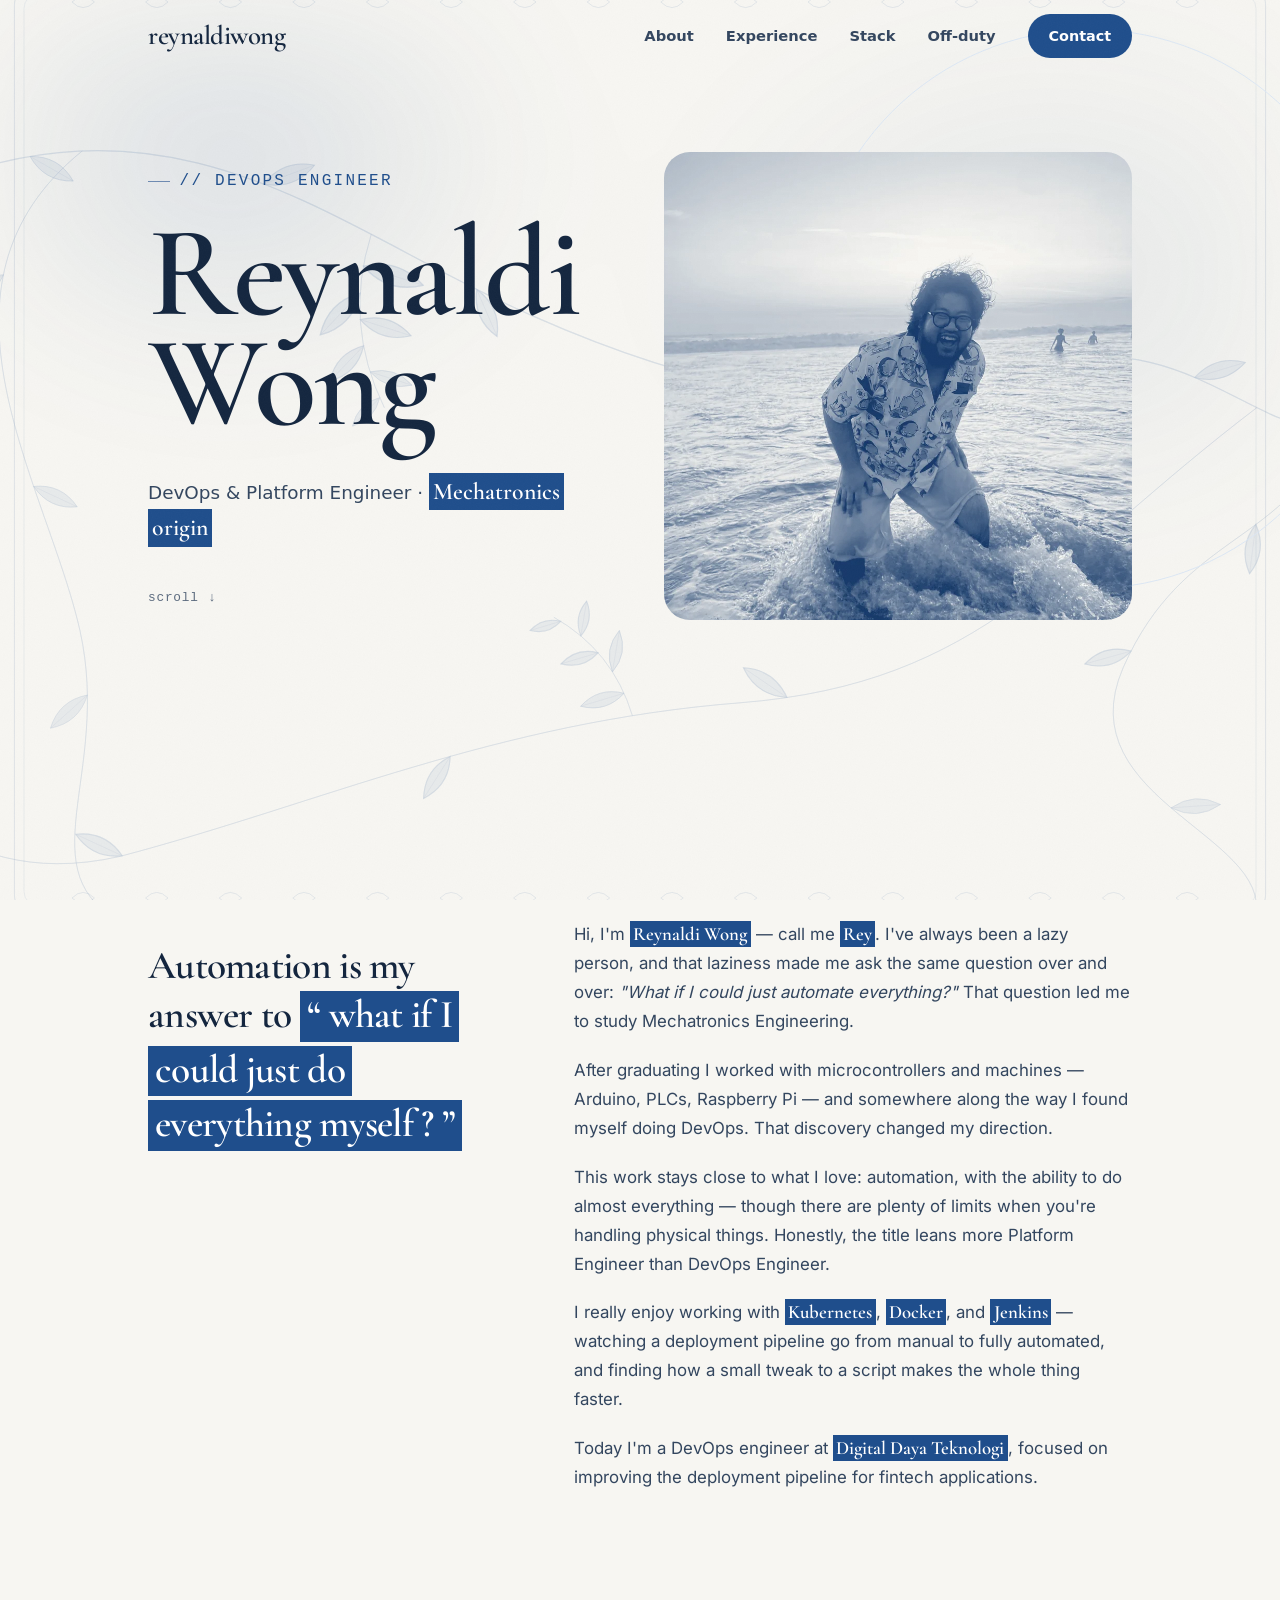
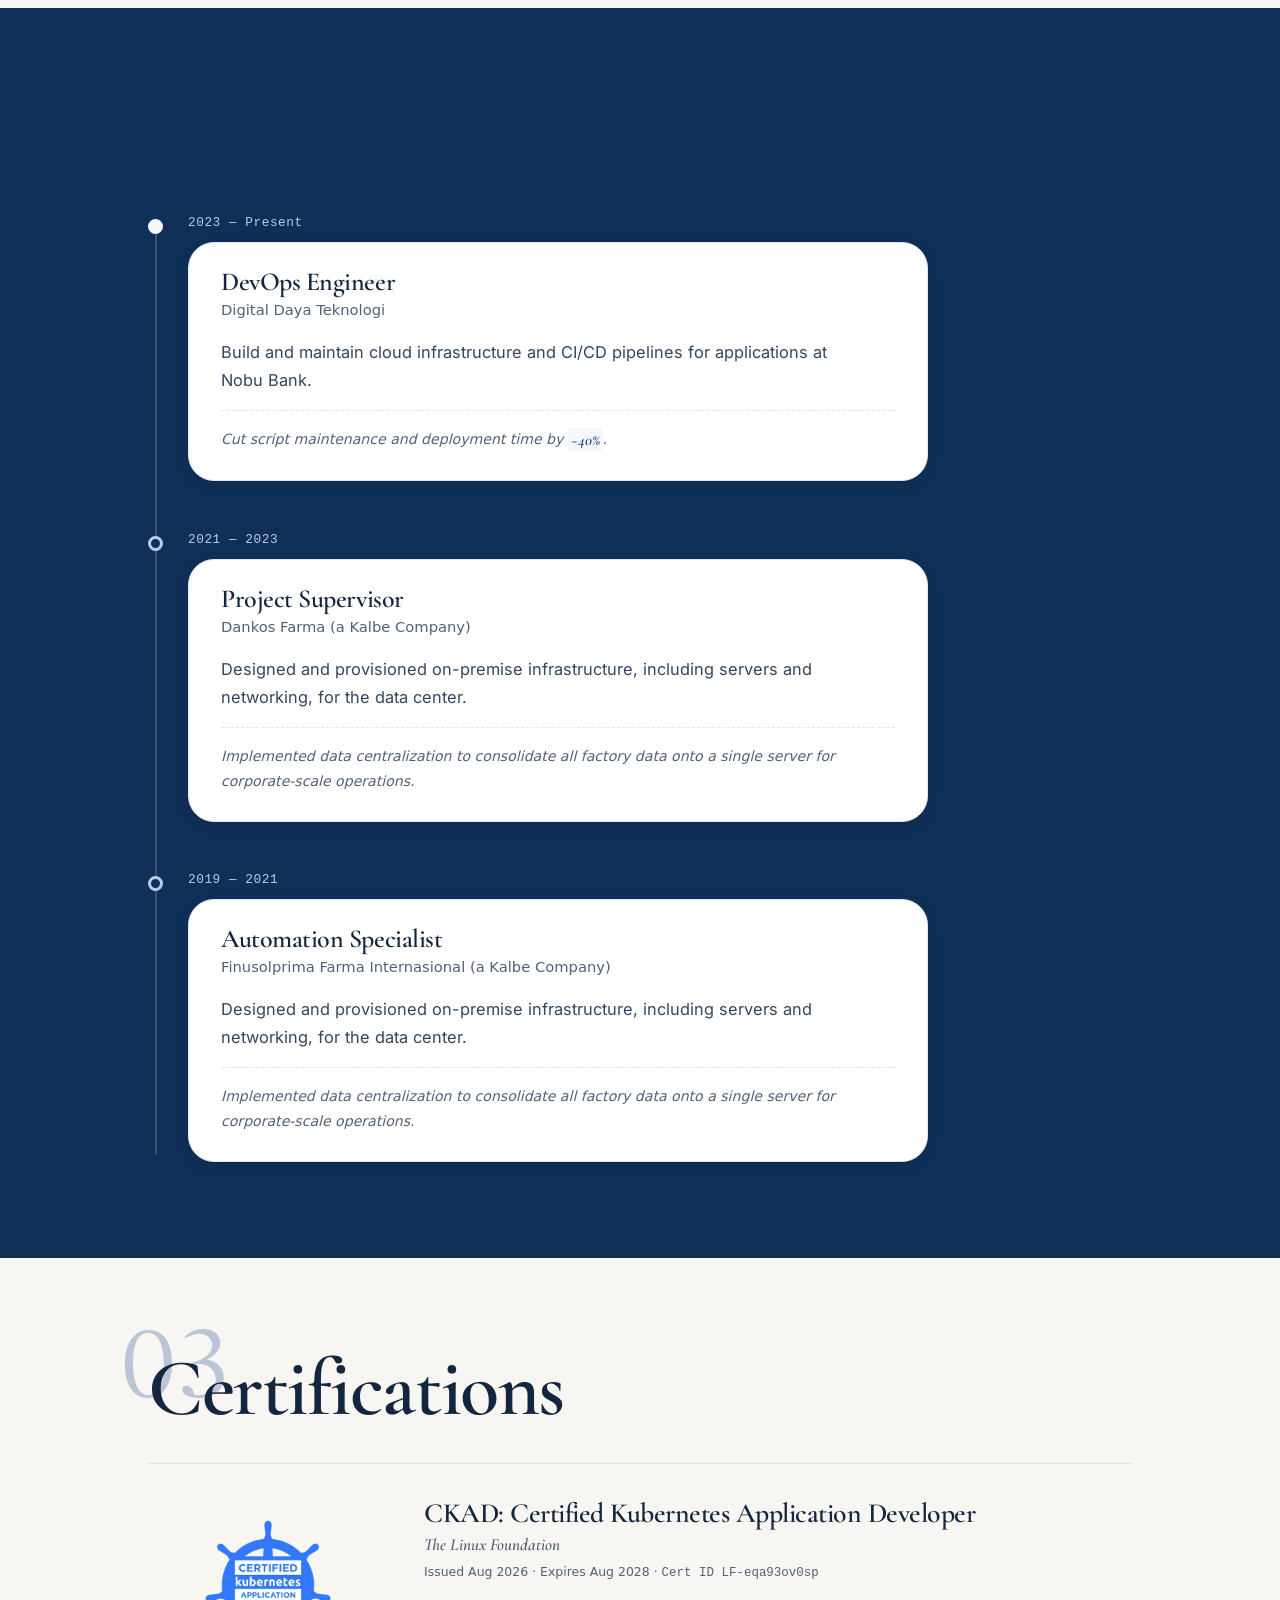
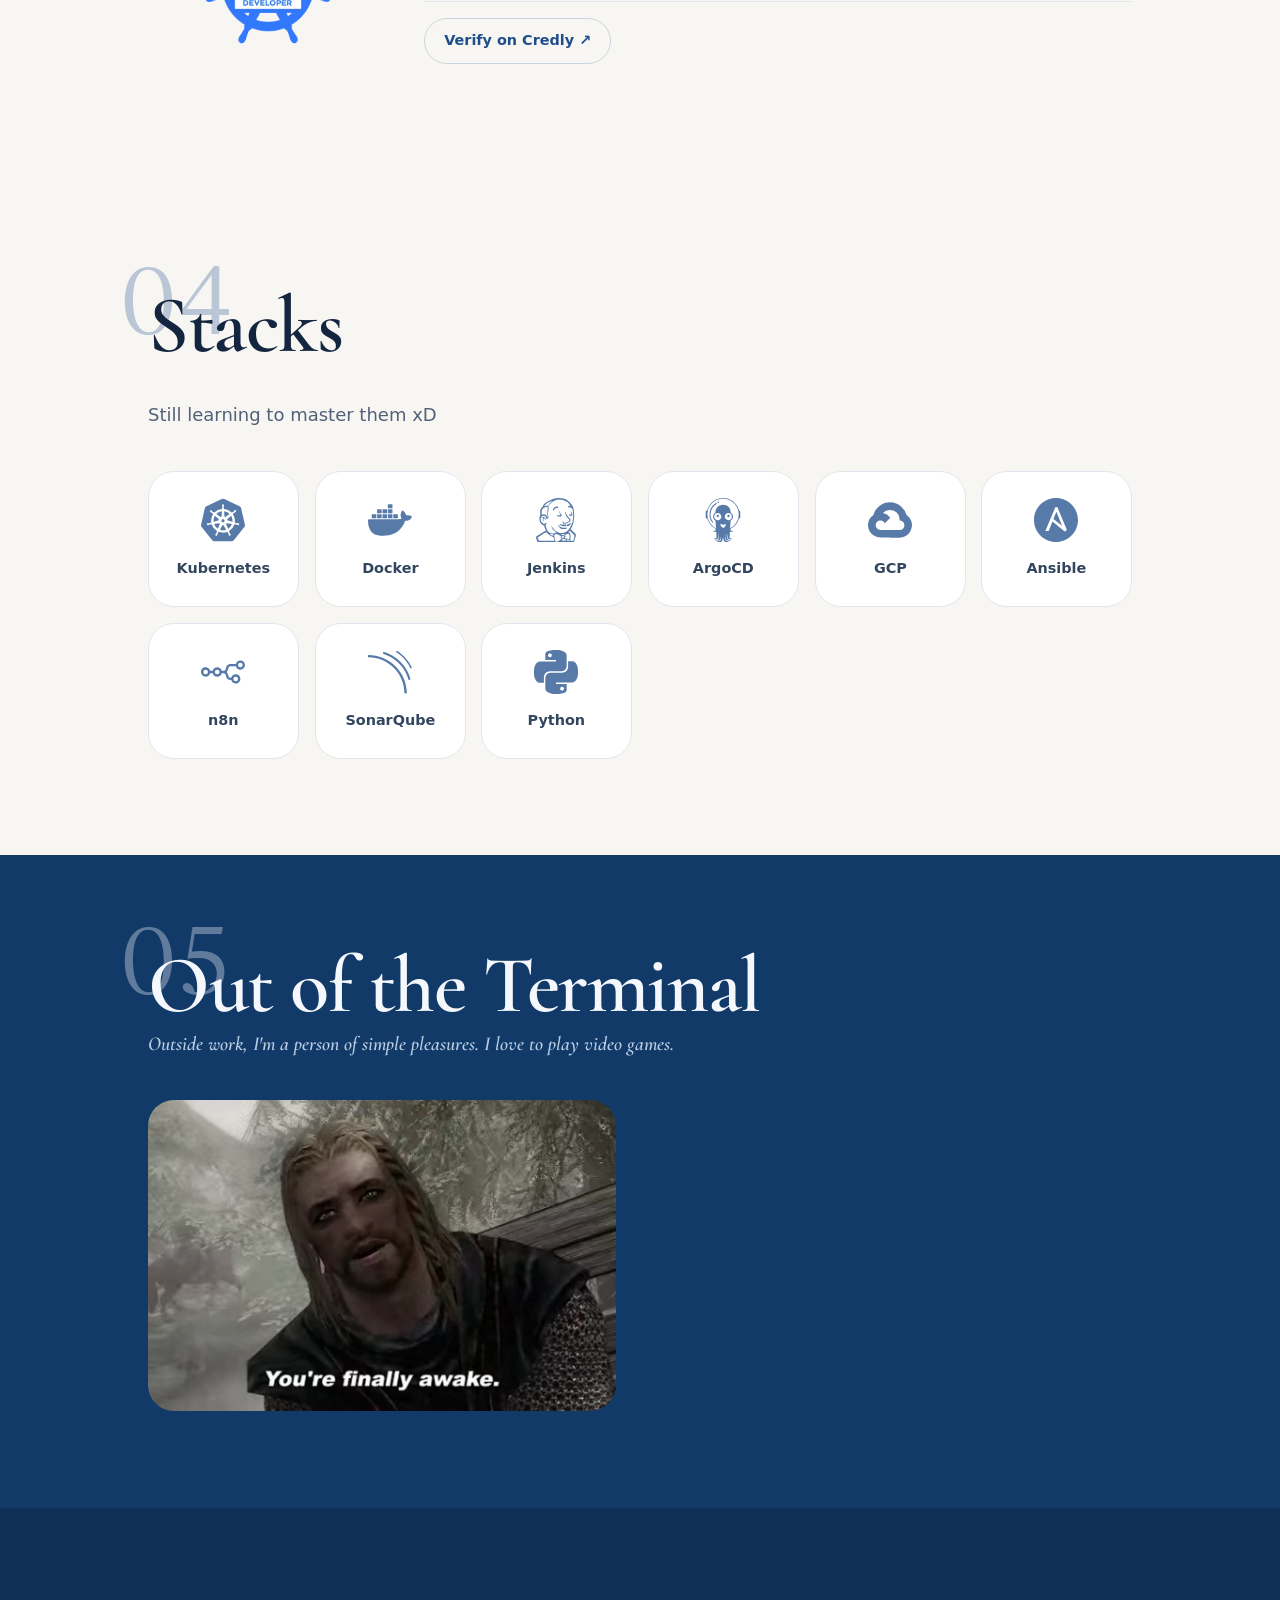
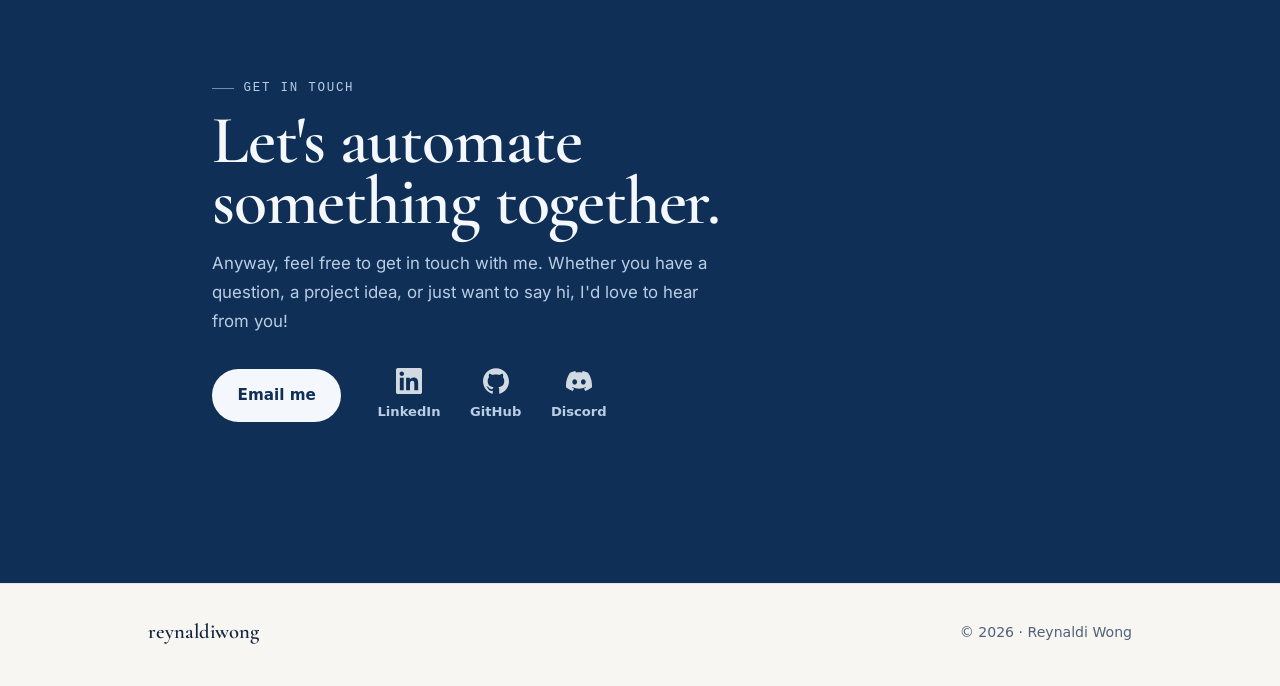
==== commit 5b297121: "Revert the reverse + blur; add a load-time hero entrance instead REVERTED (undoes b67c4ae) - reveal." ====
--- a/index.html
+++ b/index.html
@@ -28,7 +28,7 @@
   <link rel="preload" href="assets/img/me-duotone.webp" as="image" type="image/webp" />
 
   <script>document.documentElement.classList.add('js');</script>
-  <noscript><style>[data-reveal]{opacity:1!important;transform:none!important;filter:none!important;transition:none!important}</style></noscript>
+  <noscript><style>[data-reveal]{opacity:1!important;transform:none!important;transition:none!important}</style></noscript>
 
   <link rel="stylesheet" href="assets/css/tokens.css" />
   <link rel="stylesheet" href="assets/css/base.css" />
@@ -94,10 +94,10 @@
     <section class="hero" id="home">
       <div class="container hero__grid">
         <div class="hero__text">
-          <div class="eyebrow hero__kicker" data-reveal>// DevOps Engineer</div>
+          <div class="eyebrow hero__kicker">// DevOps Engineer</div>
           <h1 class="hero__name">Reynaldi Wong</h1>
-          <p class="hero__role" data-reveal>DevOps &amp; Platform Engineer · <em>Mechatronics origin</em></p>
-          <a class="hero__scroll" href="#about" data-reveal data-reveal-delay="120"><span>scroll</span><span class="arrow">↓</span></a>
+          <p class="hero__role">DevOps &amp; Platform Engineer · <em>Mechatronics origin</em></p>
+          <a class="hero__scroll" href="#about"><span>scroll</span><span class="arrow">↓</span></a>
         </div>
         <div class="hero__portrait">
           <div class="hero__portrait-frame">
--- a/assets/css/tokens.css
+++ b/assets/css/tokens.css
@@ -66,7 +66,6 @@
   --ease-out:   cubic-bezier(0.16, 1, 0.3, 1);
   --ease-soft:  cubic-bezier(0.22, 1, 0.36, 1);
   --dur:        0.6s;
-  --dur-reveal: 0.7s;   /* reveal only - the blur needs a touch longer to read smooth */
 
   /* ---- Layout ---- */
   --container: 1080px;
--- a/assets/css/base.css
+++ b/assets/css/base.css
@@ -243,7 +243,6 @@
   [data-reveal] {
     opacity: 1 !important;
     transform: none !important;
-    filter: none !important;
     transition: none !important;
   }
 }
--- a/assets/css/home.css
+++ b/assets/css/home.css
@@ -331,10 +331,37 @@
 }
 .hero__portrait-frame {
   position: relative;
+  animation: heroPortraitIn 0.8s var(--ease-soft) both;
+  animation-delay: 0.15s;
   /* Frameless. The mat, border, radius, shadow and cobalt accent are gone; the only thing
      giving the portrait shape is the <img> rules below. Its highlight stop is the page's
      own --bg, so the bright end of the duotone dissolves into the porcelain rather than
      sitting on a plate. */
+}
+
+/* ---------------- Hero load entrance ---------------- */
+/* The hero sits above the fold, so it needs load timing rather than a scroll-reveal: these
+   elements carry no [data-reveal] any more, so the two systems never contend for
+   opacity/transform. `both` holds the from-state through the delay, so nothing flashes
+   before its turn. Transforms and opacity only - no layout, no CLS. */
+.hero__kicker { animation: heroIn 0.8s var(--ease-soft) both; }
+.hero__name   { animation: heroIn 0.8s var(--ease-soft) both; animation-delay: 0.1s; }
+.hero__role   { animation: heroIn 0.8s var(--ease-soft) both; animation-delay: 0.2s; }
+.hero__scroll { animation: heroIn 0.8s var(--ease-soft) both; animation-delay: 0.3s; }
+
+@keyframes heroIn {
+  from { opacity: 0; transform: translateY(20px); }
+}
+@keyframes heroPortraitIn {
+  from { opacity: 0; transform: scale(0.96); }
+}
+
+@media (prefers-reduced-motion: reduce) {
+  .hero__kicker, .hero__name, .hero__role, .hero__scroll, .hero__portrait-frame {
+    animation: none;
+    opacity: 1;
+    transform: none;
+  }
 }
 .hero__portrait-frame img {
   display: block;
@@ -754,12 +781,10 @@
 .js [data-reveal] {
   opacity: 0;
   transform: translateY(26px);
-  filter: blur(6px);
-  transition: opacity var(--dur-reveal) var(--ease-soft),
-              transform var(--dur-reveal) var(--ease-soft),
-              filter var(--dur-reveal) var(--ease-soft);
+  transition: opacity var(--dur) var(--ease-soft),
+              transform var(--dur) var(--ease-soft);
   transition-delay: var(--reveal-delay, 0ms);
-  will-change: opacity, transform, filter;
+  will-change: opacity, transform;
 }
 .js [data-reveal='left']   { transform: translateX(-32px); }
 .js [data-reveal='right']  { transform: translateX(32px); }
@@ -767,7 +792,6 @@
 [data-reveal].in-view {
   opacity: 1;
   transform: none;
-  filter: blur(0);
 }
 
 /* ---------------- Keyframes ---------------- */
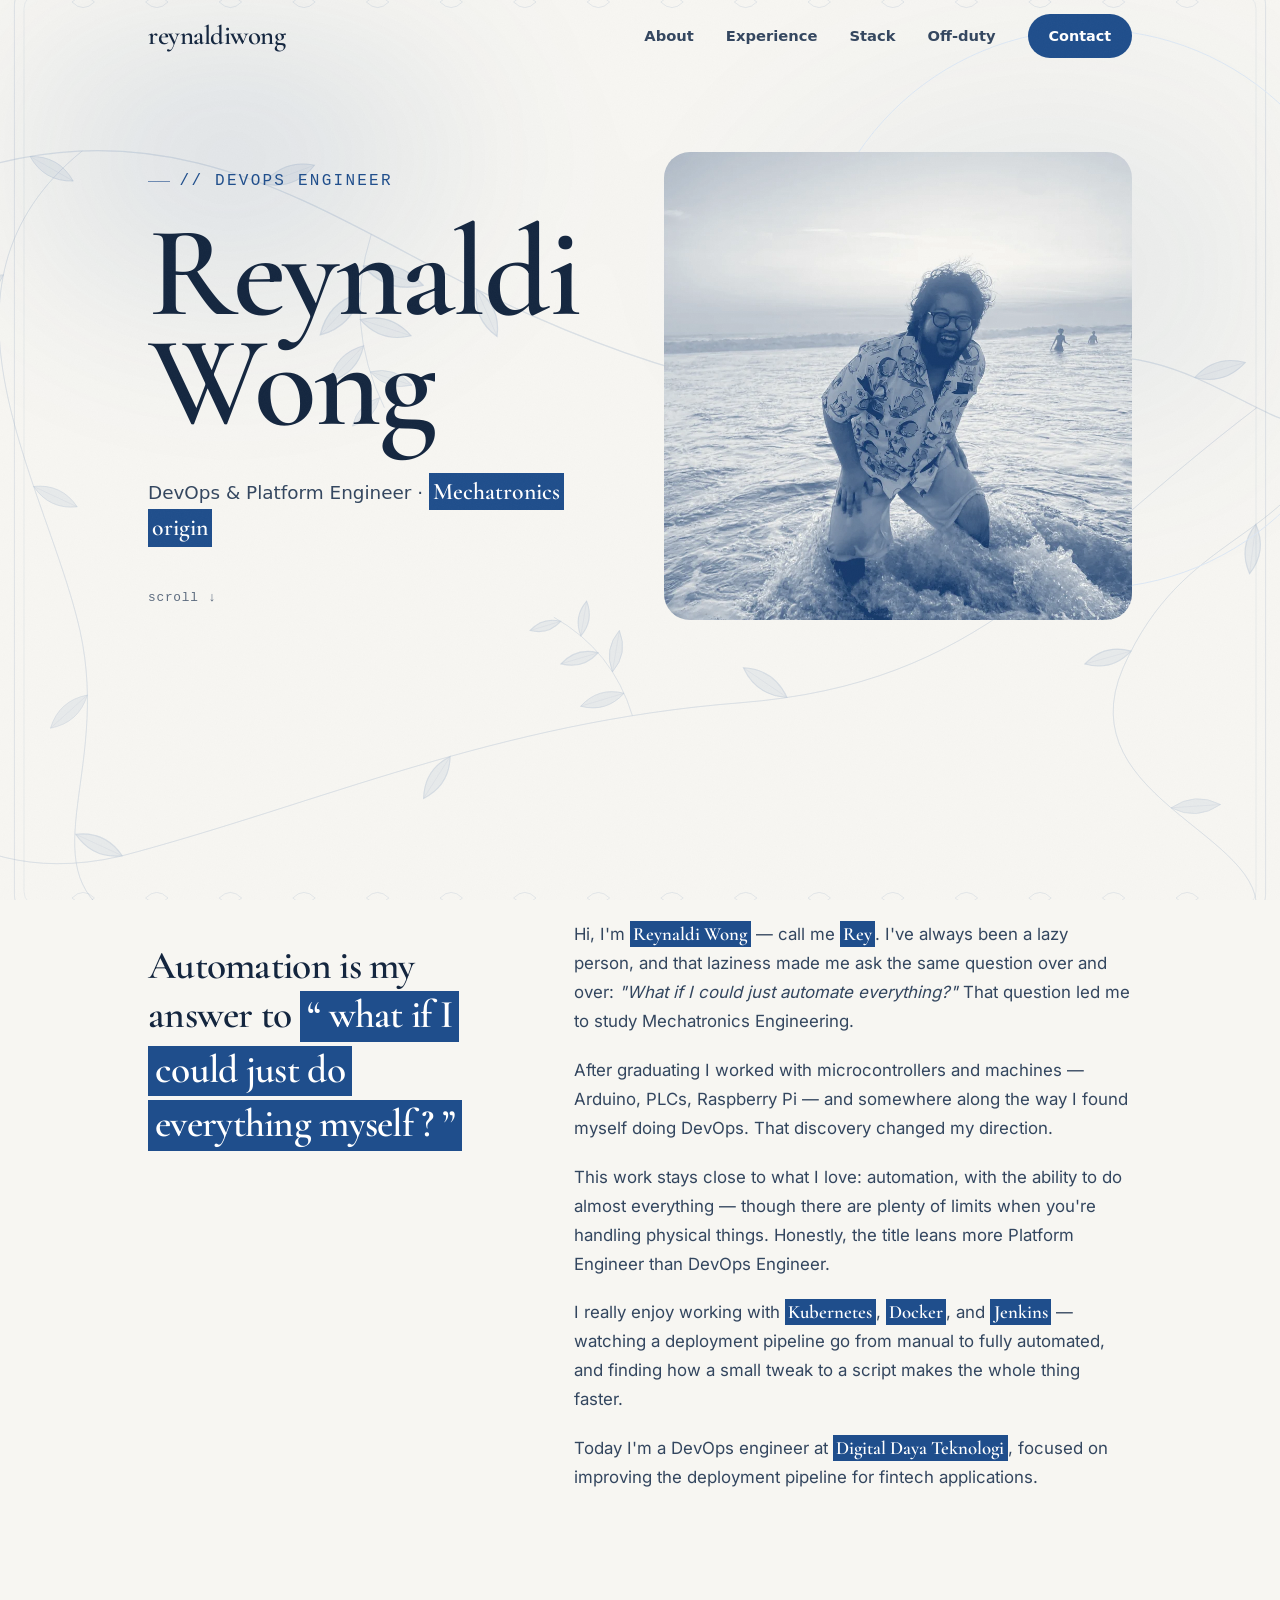
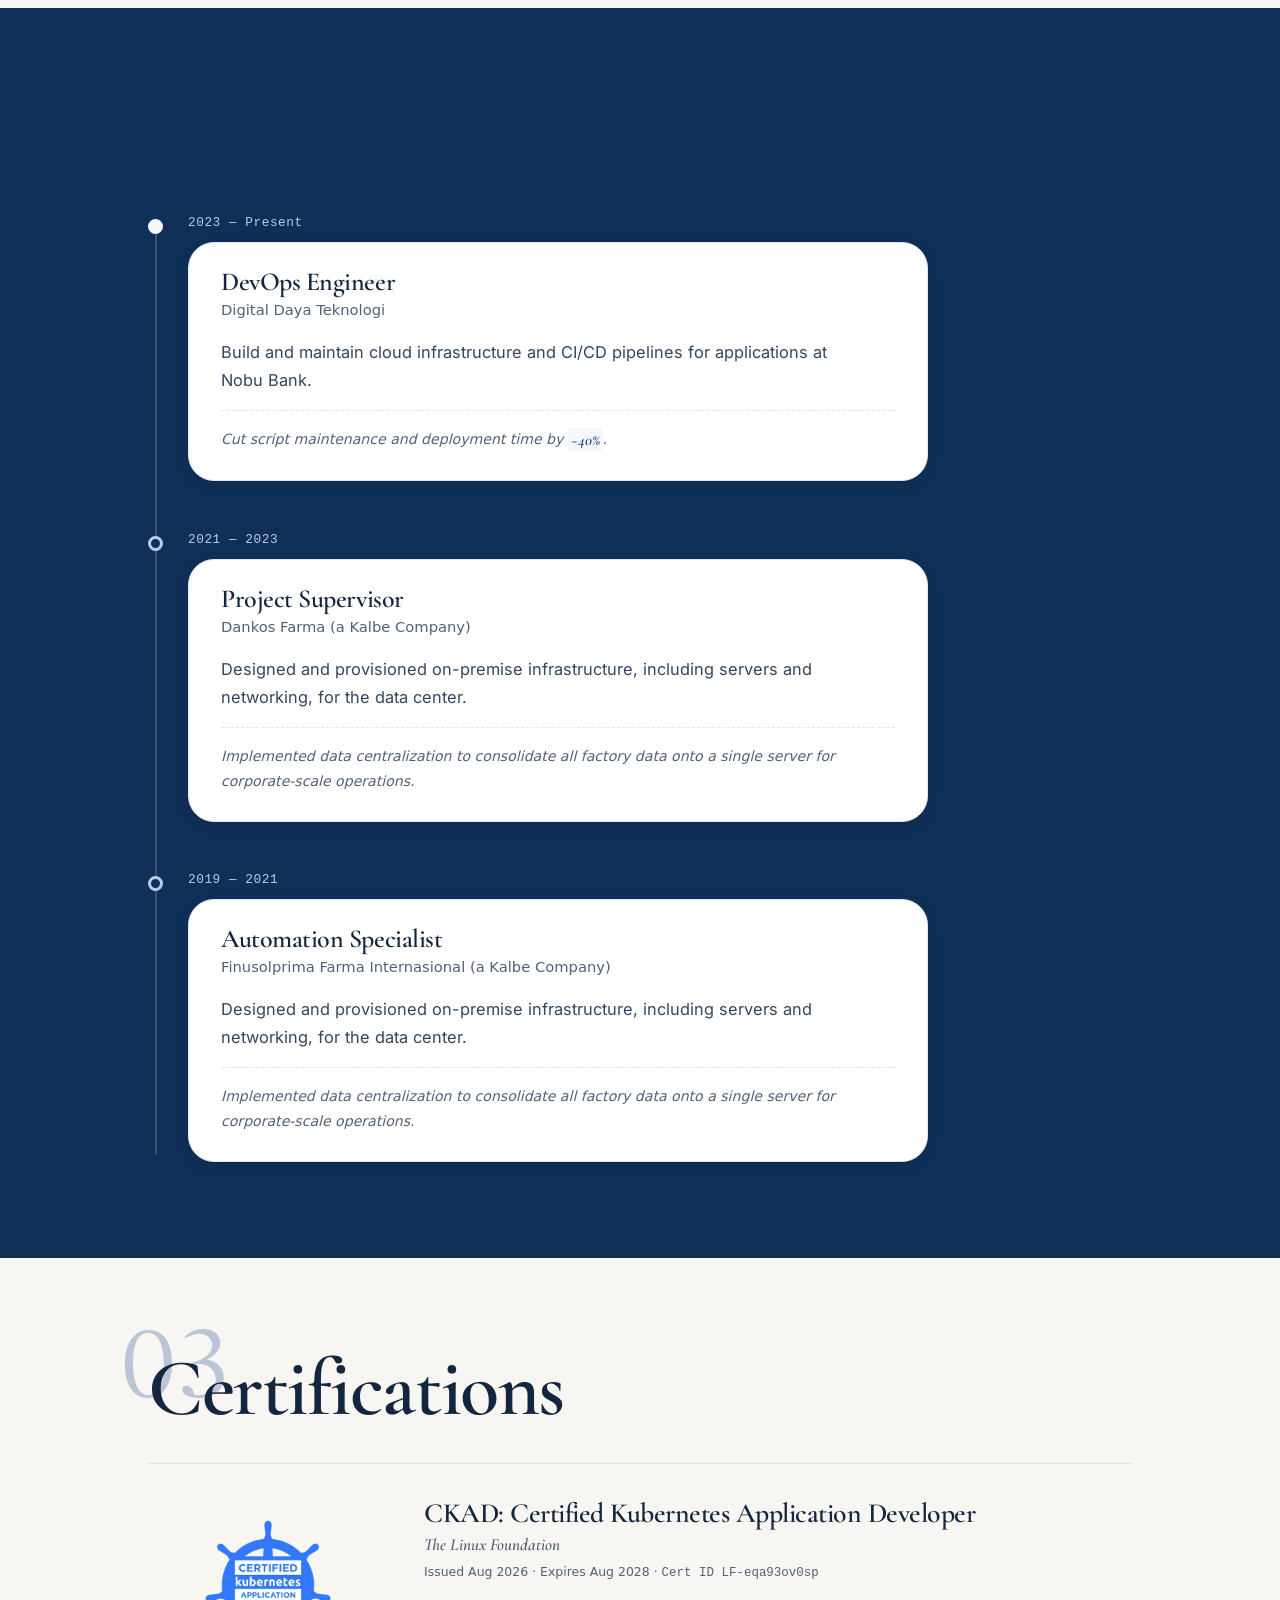
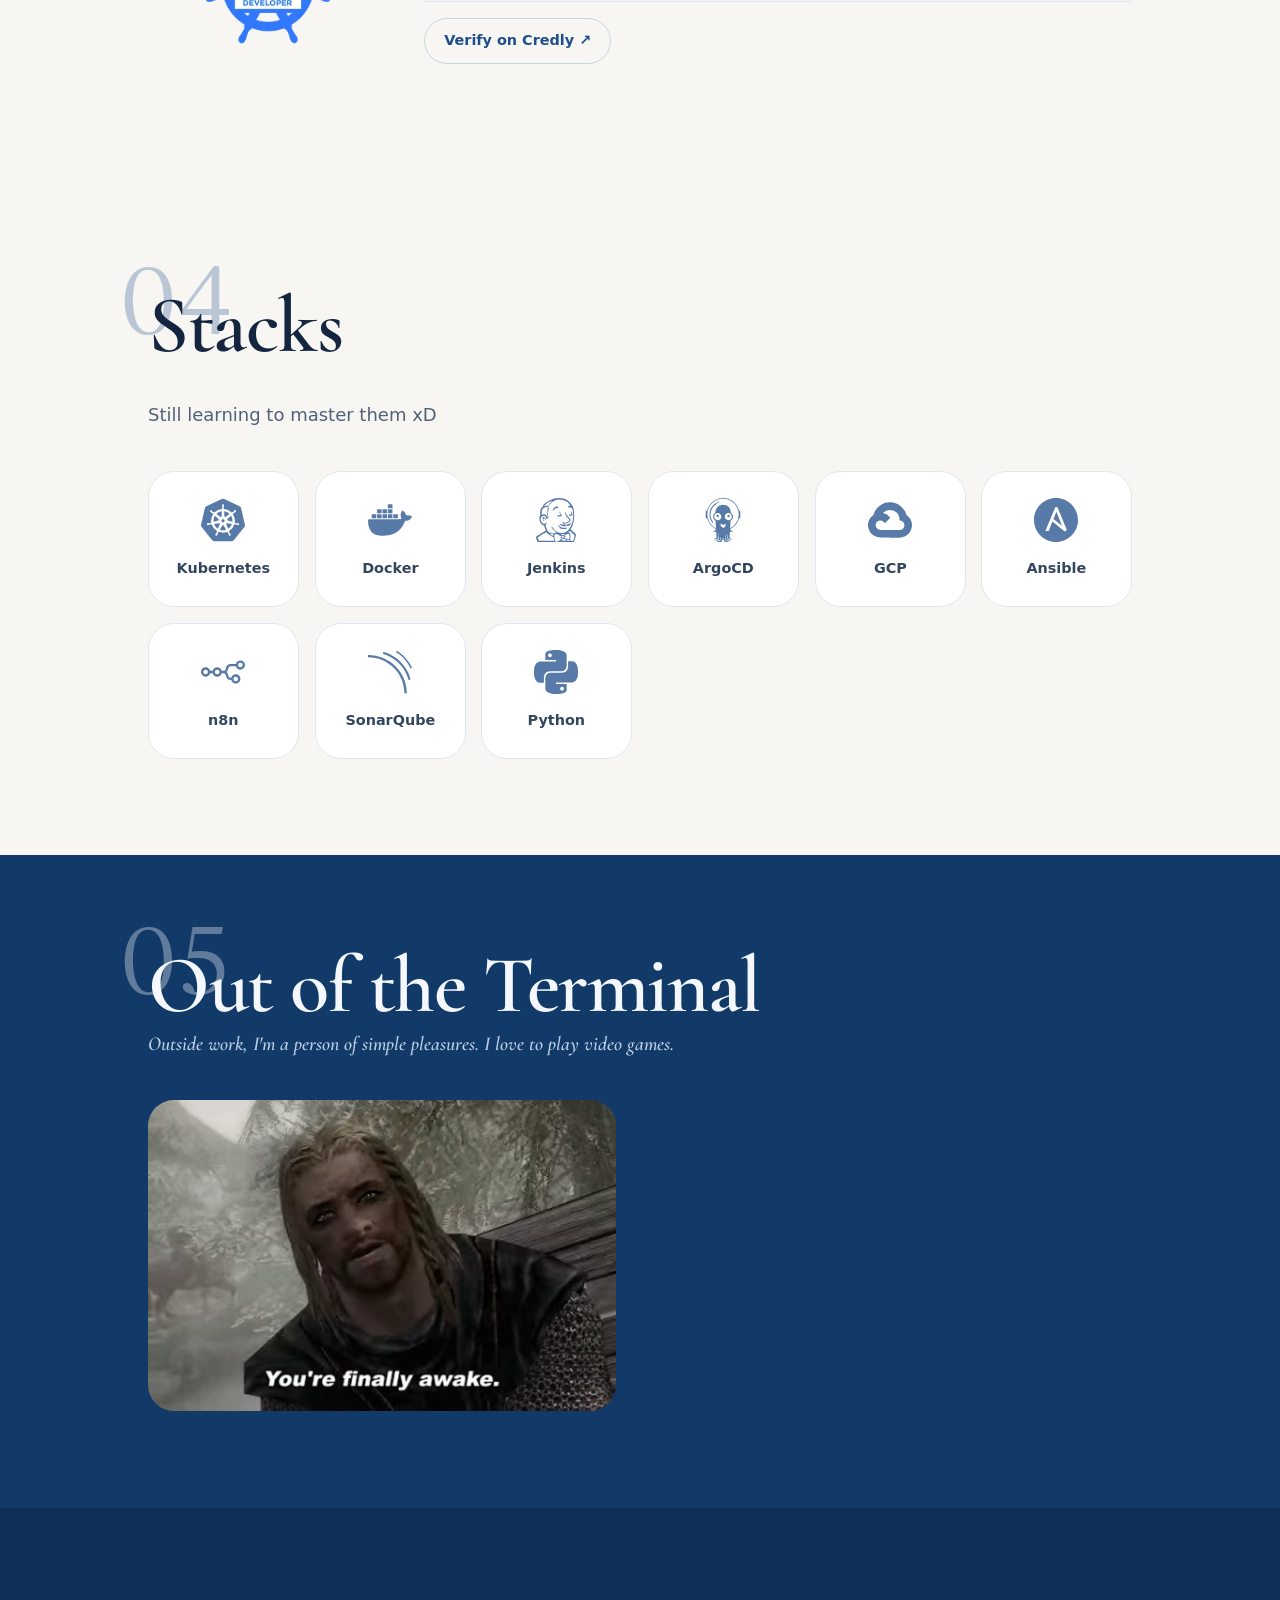
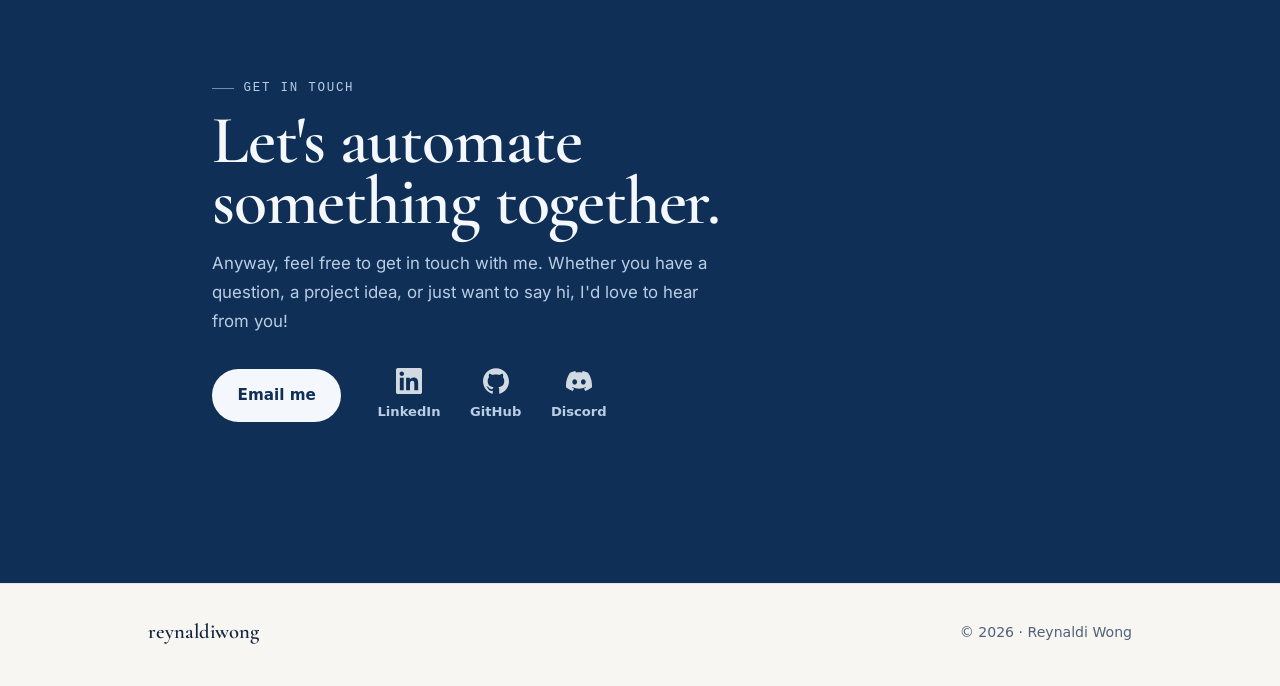
==== commit f6f01036: "Hero choreography: portrait leads from the centre, text wakes up on its own clock PORTRAIT (the lead" ====
--- a/index.html
+++ b/index.html
@@ -95,7 +95,10 @@
       <div class="container hero__grid">
         <div class="hero__text">
           <div class="eyebrow hero__kicker">// DevOps Engineer</div>
-          <h1 class="hero__name">Reynaldi Wong</h1>
+          <h1 class="hero__name">
+            <span class="hero__word"><span class="hero__word-in">Reynaldi</span></span>
+            <span class="hero__word"><span class="hero__word-in">Wong</span></span>
+          </h1>
           <p class="hero__role">DevOps &amp; Platform Engineer · <em>Mechatronics origin</em></p>
           <a class="hero__scroll" href="#about"><span>scroll</span><span class="arrow">↓</span></a>
         </div>
@@ -271,6 +274,7 @@
   <script>
     document.getElementById('year').textContent = new Date().getFullYear();
   </script>
+  <script src="assets/js/hero.js" defer></script>
   <script src="assets/js/reveal.js" defer></script>
   <script src="assets/js/nav.js" defer></script>
 </body>
--- a/assets/css/home.css
+++ b/assets/css/home.css
@@ -328,11 +328,22 @@
 
 .hero__portrait {
   position: relative;
+  /* Where the portrait starts its travel from, as a translateX. -270px is the desktop
+     fallback; hero.js measures the real distance so it lands on the viewport centre at any
+     width, and the <=900px rule zeroes it for the stacked layout. */
+  --portrait-from: -270px;
+}
+@media (max-width: 900px) {
+  .hero__portrait { --portrait-from: 0px; }
 }
 .hero__portrait-frame {
   position: relative;
-  animation: heroPortraitIn 0.8s var(--ease-soft) both;
-  animation-delay: 0.15s;
+  /* The entrance: held at the centre of the viewport, then carried right into its column
+     while squaring up. Deliberately NO opacity keyframe - this is the LCP element, and
+     starting it invisible would push first paint out by the whole animation. It is visible
+     from the first frame and only moves. */
+  animation: heroPortraitIn 1.4s var(--ease-soft) both;
+  animation-delay: 0.3s;
   /* Frameless. The mat, border, radius, shadow and cobalt accent are gone; the only thing
      giving the portrait shape is the <img> rules below. Its highlight stop is the page's
      own --bg, so the bright end of the duotone dissolves into the porcelain rather than
@@ -340,24 +351,45 @@
 }
 
 /* ---------------- Hero load entrance ---------------- */
-/* The hero sits above the fold, so it needs load timing rather than a scroll-reveal: these
-   elements carry no [data-reveal] any more, so the two systems never contend for
-   opacity/transform. `both` holds the from-state through the delay, so nothing flashes
-   before its turn. Transforms and opacity only - no layout, no CLS. */
-.hero__kicker { animation: heroIn 0.8s var(--ease-soft) both; }
-.hero__name   { animation: heroIn 0.8s var(--ease-soft) both; animation-delay: 0.1s; }
-.hero__role   { animation: heroIn 0.8s var(--ease-soft) both; animation-delay: 0.2s; }
-.hero__scroll { animation: heroIn 0.8s var(--ease-soft) both; animation-delay: 0.3s; }
-
-@keyframes heroIn {
-  from { opacity: 0; transform: translateY(20px); }
-}
+/* The portrait travels first and the text wakes up behind it - overlapping the travel
+   rather than waiting for it to finish - and each text element starts on its own time, so
+   the group reads as asynchronous rather than a metronome. Transform/opacity only (nothing
+   outside the compositor), all `both` so nothing flashes before its turn. These elements
+   carry no [data-reveal]: this replaces the scroll-reveal for them. */
+.hero__kicker { animation: heroKickerIn 0.7s var(--ease-soft) both; animation-delay: 0.5s; }
+.hero__role   { animation: heroRoleIn 0.8s var(--ease-soft) both;   animation-delay: 0.9s; }
+.hero__scroll { animation: heroNudgeIn 0.6s var(--ease-soft) both;  animation-delay: 1.2s; }
+
+/* The name rises out of its own baseline rather than fading: each word sits in a clipping
+   wrapper and its inner span travels up from below the mask. Cormorant at line-height 0.95
+   has ink taller than its line box (measured 176px of ink in a 123px box), so the wrapper
+   needs real vertical padding or it slices the ascenders and descenders off - 0.16em was
+   measured short by ~6px, hence 0.24em. The equal negative margin keeps the margin box
+   exactly the size it was, so the line box, the wrap and the hero grid are untouched. */
+.hero__word {
+  display: inline-block;
+  overflow: hidden;
+  vertical-align: bottom;
+  padding: 0.24em 0;
+  margin: -0.24em 0;
+}
+.hero__word-in {
+  display: inline-block;
+  animation: heroNameRise 1.3s var(--ease-soft) both;
+}
+.hero__word:nth-child(1) .hero__word-in { animation-delay: 0.65s; }
+.hero__word:nth-child(2) .hero__word-in { animation-delay: 0.8s; }
+
+@keyframes heroKickerIn  { from { opacity: 0; transform: translateX(-28px); } }
+@keyframes heroRoleIn    { from { opacity: 0; transform: translateX(28px); } }
+@keyframes heroNudgeIn   { from { opacity: 0; transform: translateY(-12px); } 50% { transform: translateY(2px); } }
+@keyframes heroNameRise  { from { transform: translateY(110%); } }
 @keyframes heroPortraitIn {
-  from { opacity: 0; transform: scale(0.96); }
+  from { transform: translateX(var(--portrait-from, -270px)) scale(0.9) rotate(-1.5deg); }
 }
 
 @media (prefers-reduced-motion: reduce) {
-  .hero__kicker, .hero__name, .hero__role, .hero__scroll, .hero__portrait-frame {
+  .hero__kicker, .hero__role, .hero__scroll, .hero__portrait-frame, .hero__word-in {
     animation: none;
     opacity: 1;
     transform: none;
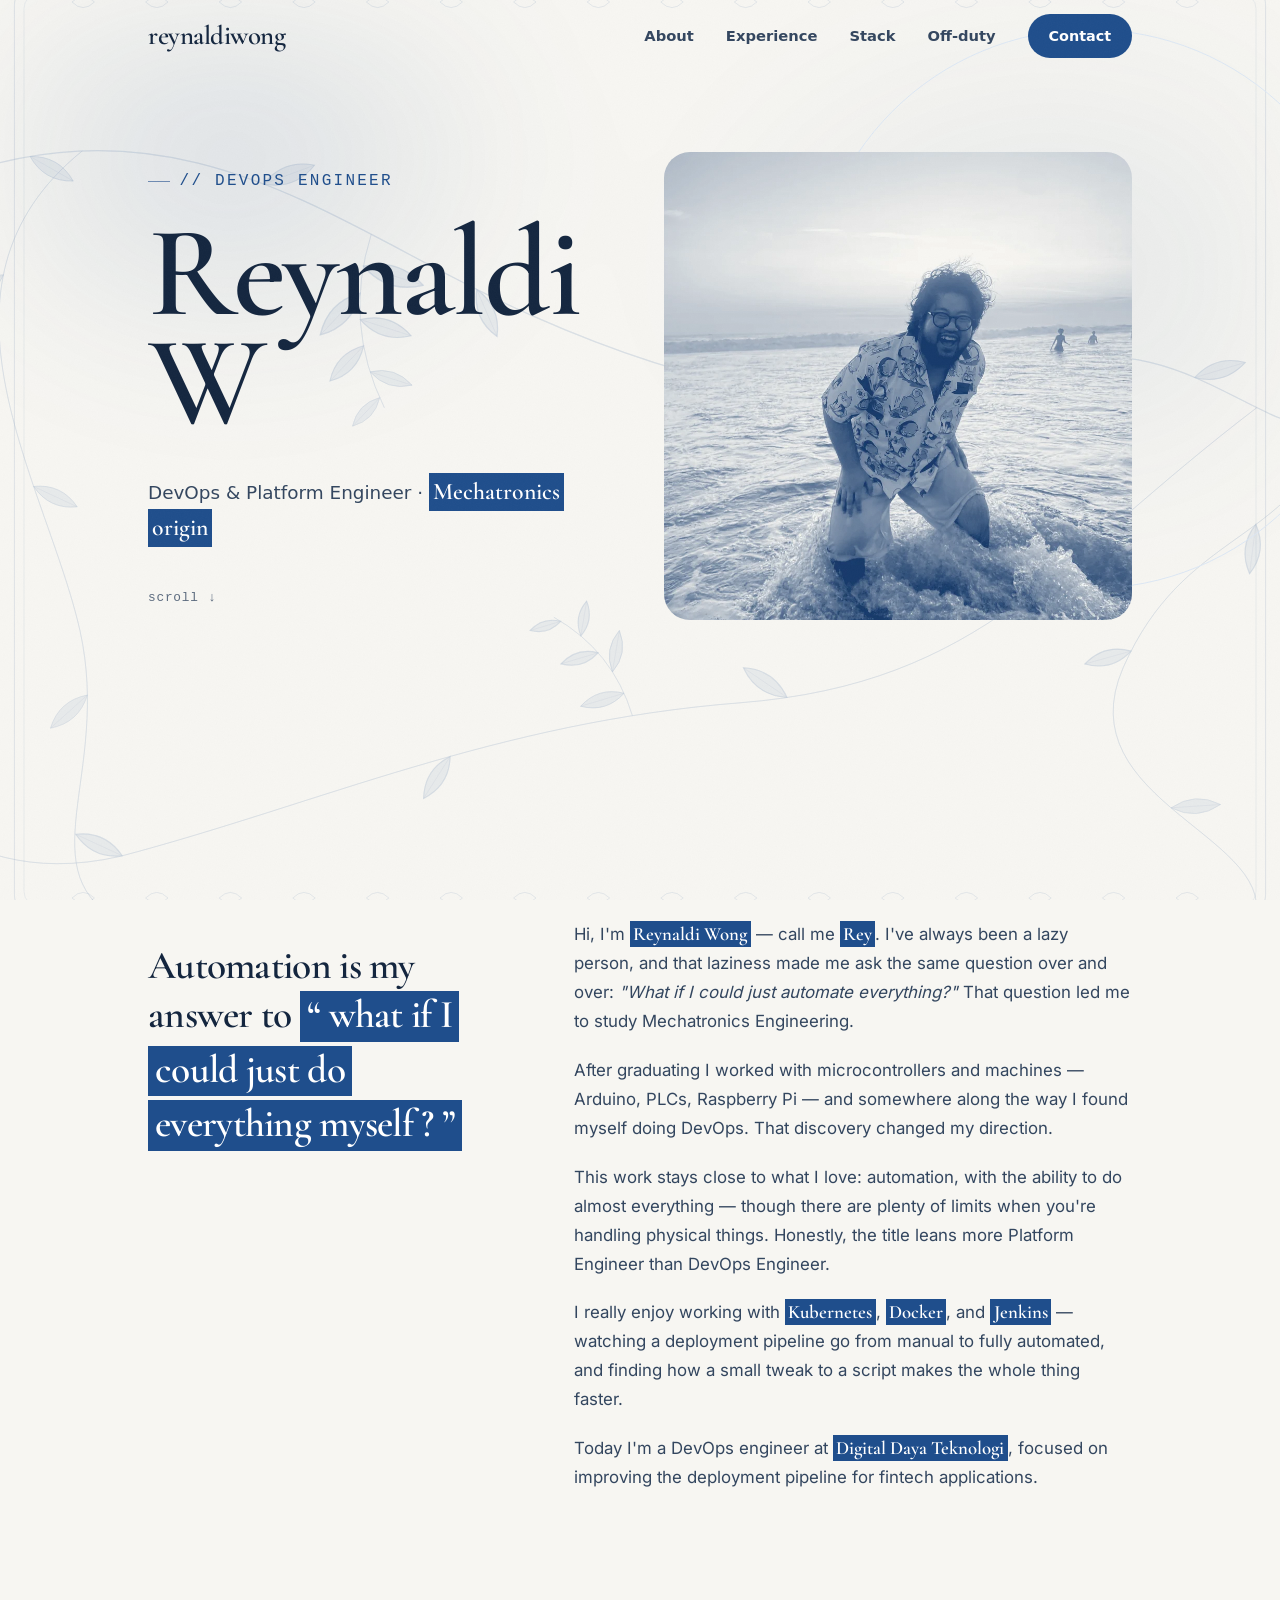
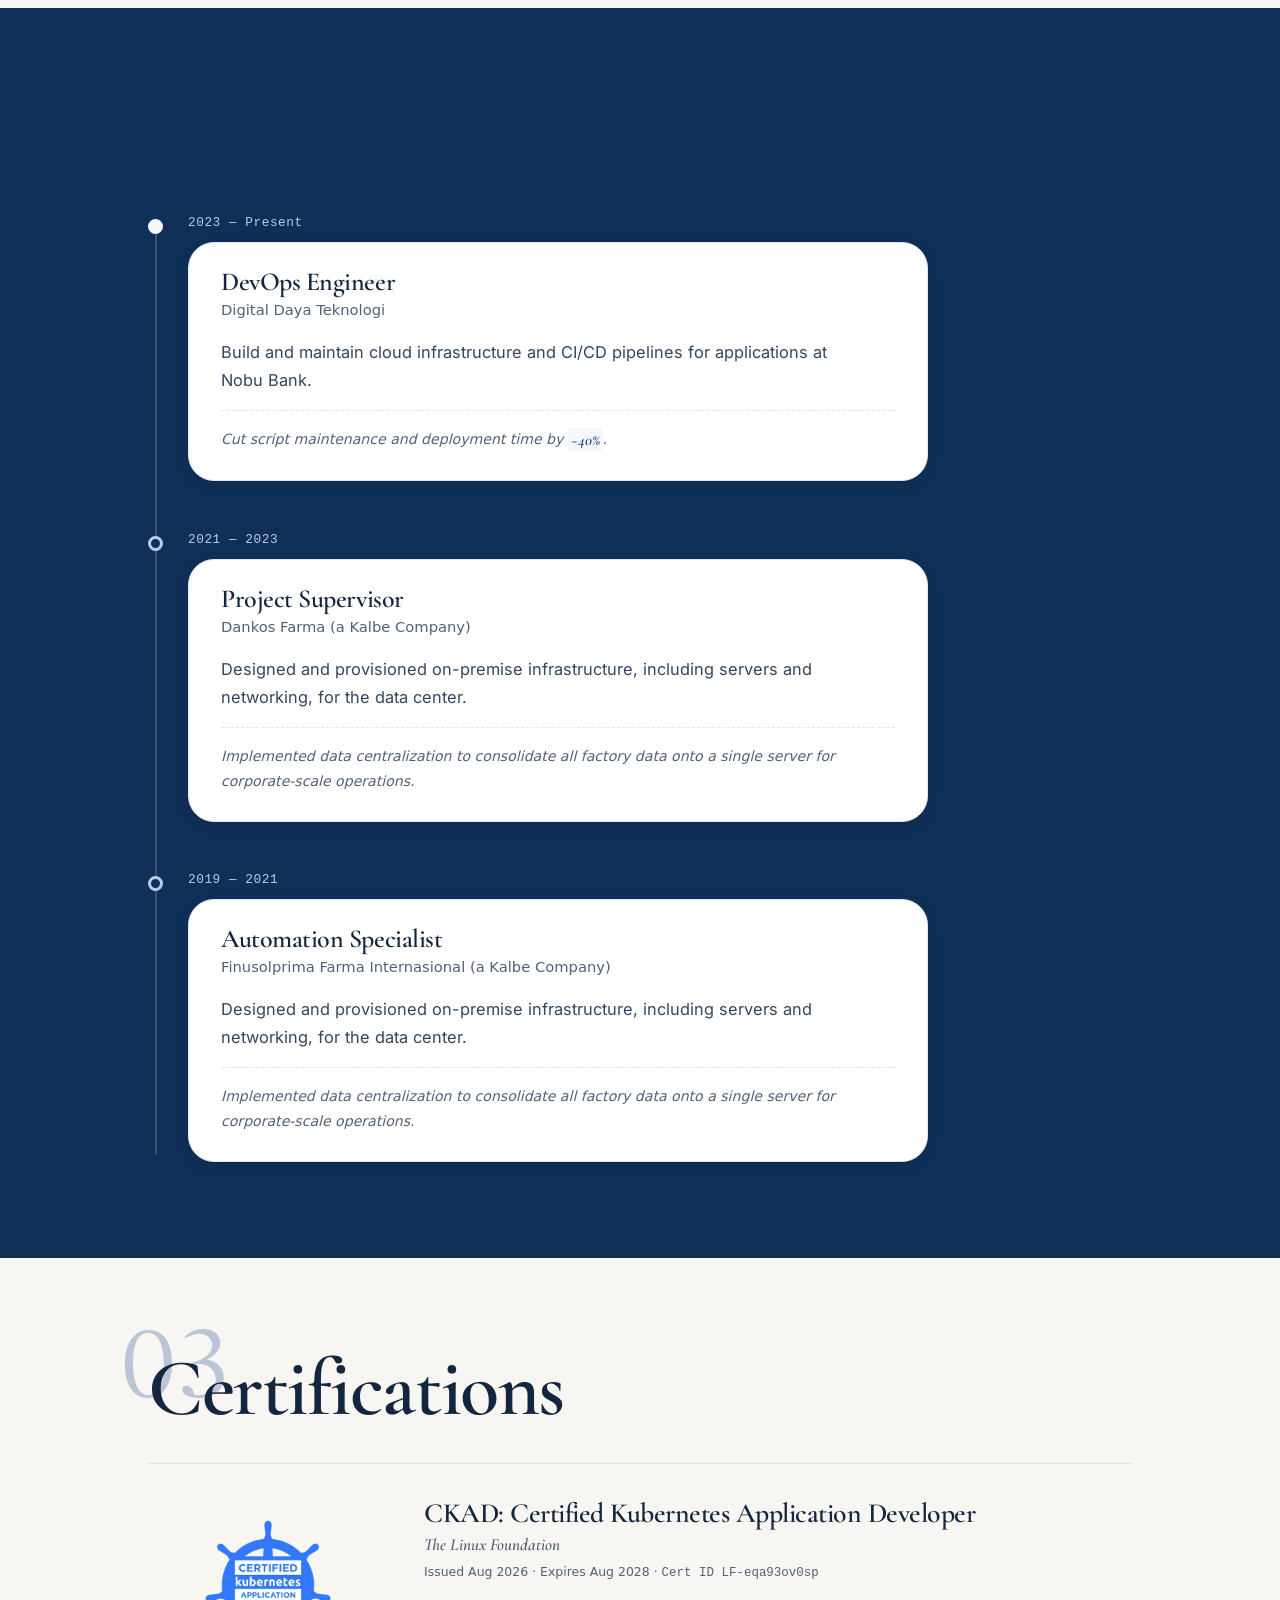
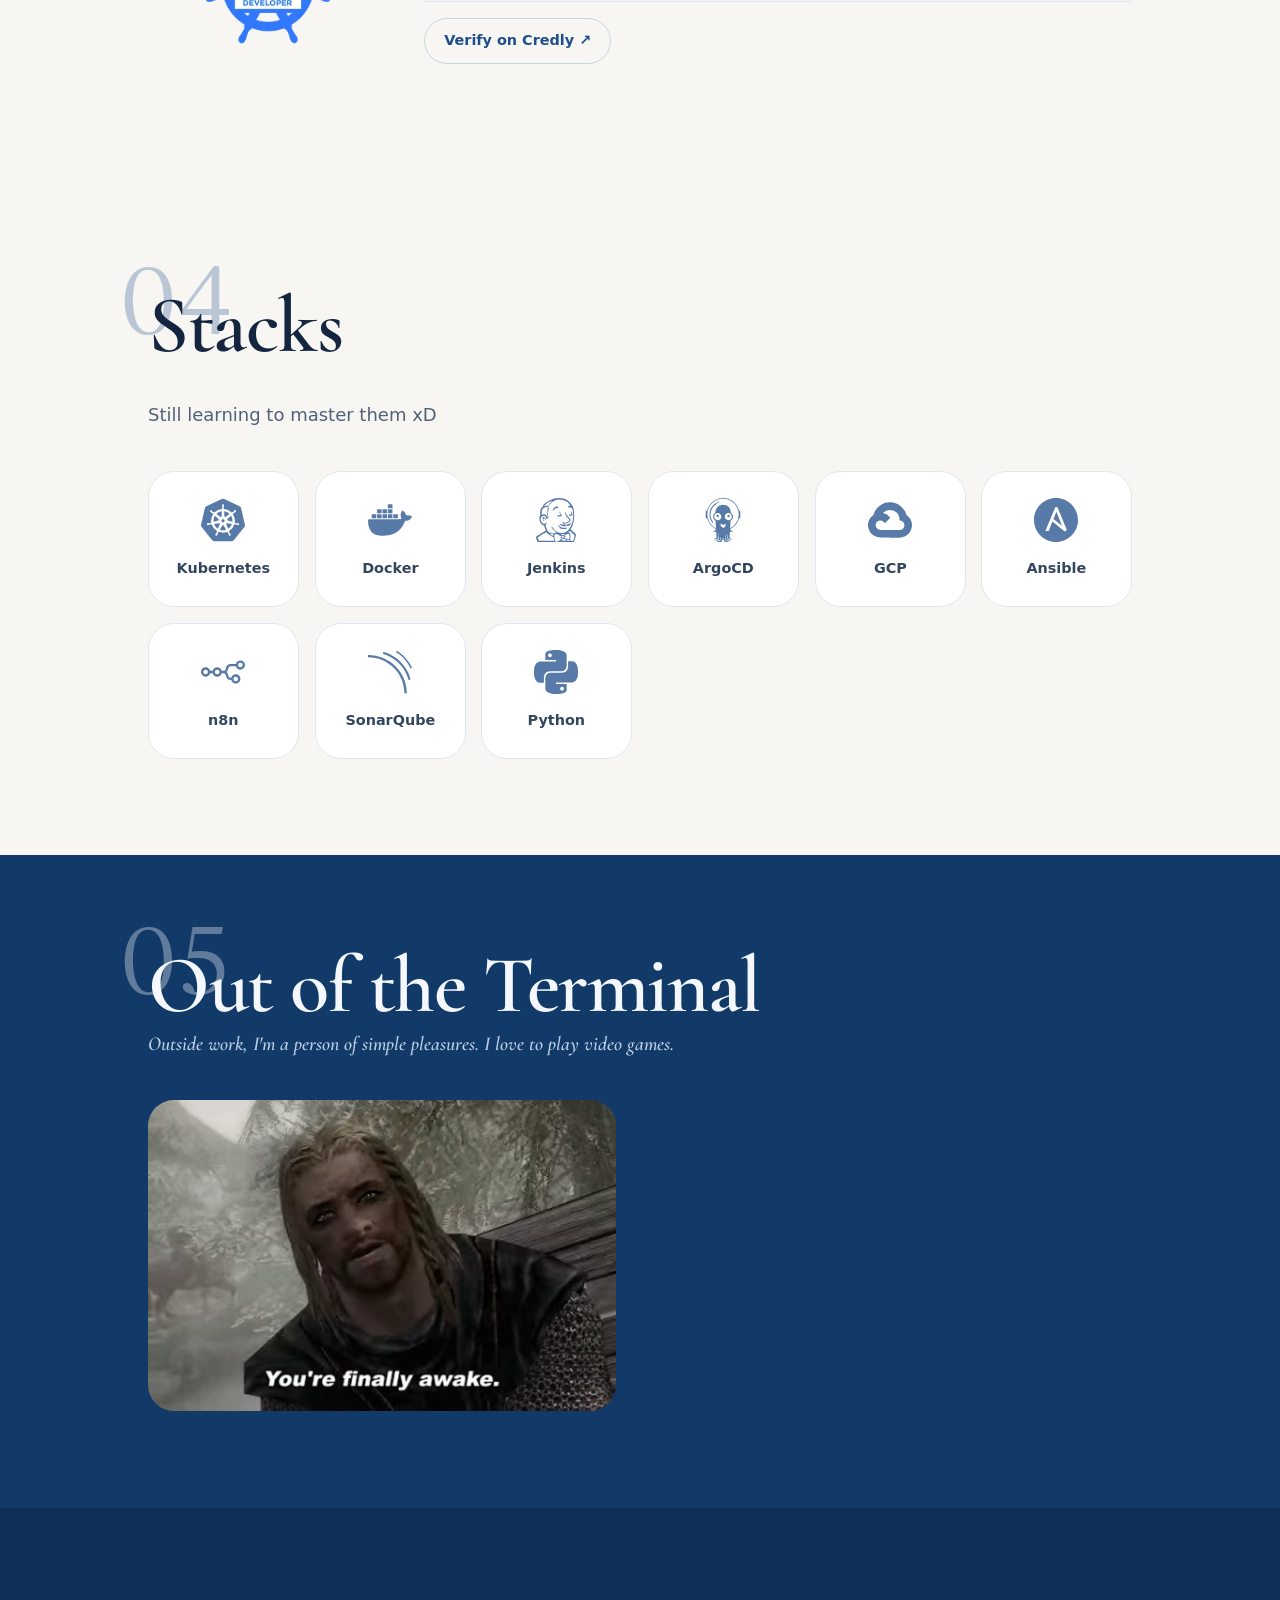
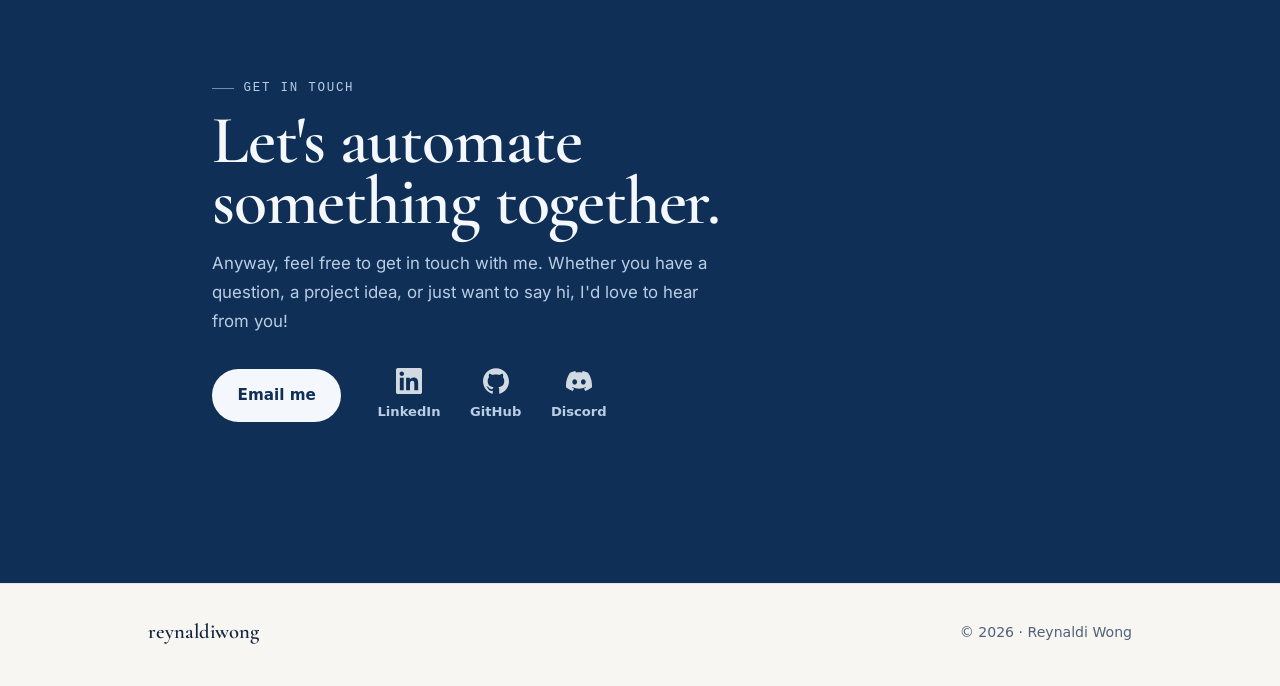
==== commit dd9ebfcd: "Hero: portrait freeze-then-travel, name typewriter, no tilt and no caret PORTRAIT - heroPortraitIn i" ====
--- a/index.html
+++ b/index.html
@@ -95,10 +95,7 @@
       <div class="container hero__grid">
         <div class="hero__text">
           <div class="eyebrow hero__kicker">// DevOps Engineer</div>
-          <h1 class="hero__name">
-            <span class="hero__word"><span class="hero__word-in">Reynaldi</span></span>
-            <span class="hero__word"><span class="hero__word-in">Wong</span></span>
-          </h1>
+          <h1 class="hero__name">Reynaldi Wong</h1>
           <p class="hero__role">DevOps &amp; Platform Engineer · <em>Mechatronics origin</em></p>
           <a class="hero__scroll" href="#about"><span>scroll</span><span class="arrow">↓</span></a>
         </div>
--- a/assets/css/home.css
+++ b/assets/css/home.css
@@ -338,58 +338,48 @@
 }
 .hero__portrait-frame {
   position: relative;
-  /* The entrance: held at the centre of the viewport, then carried right into its column
-     while squaring up. Deliberately NO opacity keyframe - this is the LCP element, and
-     starting it invisible would push first paint out by the whole animation. It is visible
-     from the first frame and only moves. */
+  /* The lead: frozen on the viewport centre for 2s, then a clean slide right with a gentle
+     scale - no rotation, no overshoot, and opacity stays 1 the whole time (this is the LCP
+     element, so it is never hidden, only moved). */
   animation: heroPortraitIn 1.4s var(--ease-soft) both;
-  animation-delay: 0.3s;
+  animation-delay: 2s;
   /* Frameless. The mat, border, radius, shadow and cobalt accent are gone; the only thing
      giving the portrait shape is the <img> rules below. Its highlight stop is the page's
      own --bg, so the bright end of the duotone dissolves into the porcelain rather than
      sitting on a plate. */
 }
 
+.hero__text {
+  /* The typewriter's intermediate states are unbreakable single words ("Reynaldi" before the
+     space arrives), so without this the grid item's automatic minimum size grows the track
+     and the hero grid re-centres itself mid-animation. Measured: the h1's box went
+     487 -> 546 -> 582 -> 487 and the role moved 3px, i.e. CLS 0.0967. min-width: 0 keeps the
+     box at the column width and lets the growing word overflow instead of reflowing. */
+  min-width: 0;
+}
+
 /* ---------------- Hero load entrance ---------------- */
-/* The portrait travels first and the text wakes up behind it - overlapping the travel
-   rather than waiting for it to finish - and each text element starts on its own time, so
-   the group reads as asynchronous rather than a metronome. Transform/opacity only (nothing
-   outside the compositor), all `both` so nothing flashes before its turn. These elements
-   carry no [data-reveal]: this replaces the scroll-reveal for them. */
-.hero__kicker { animation: heroKickerIn 0.7s var(--ease-soft) both; animation-delay: 0.5s; }
-.hero__role   { animation: heroRoleIn 0.8s var(--ease-soft) both;   animation-delay: 0.9s; }
-.hero__scroll { animation: heroNudgeIn 0.6s var(--ease-soft) both;  animation-delay: 1.2s; }
-
-/* The name rises out of its own baseline rather than fading: each word sits in a clipping
-   wrapper and its inner span travels up from below the mask. Cormorant at line-height 0.95
-   has ink taller than its line box (measured 176px of ink in a 123px box), so the wrapper
-   needs real vertical padding or it slices the ascenders and descenders off - 0.16em was
-   measured short by ~6px, hence 0.24em. The equal negative margin keeps the margin box
-   exactly the size it was, so the line box, the wrap and the hero grid are untouched. */
-.hero__word {
-  display: inline-block;
-  overflow: hidden;
-  vertical-align: bottom;
-  padding: 0.24em 0;
-  margin: -0.24em 0;
-}
-.hero__word-in {
-  display: inline-block;
-  animation: heroNameRise 1.3s var(--ease-soft) both;
-}
-.hero__word:nth-child(1) .hero__word-in { animation-delay: 0.65s; }
-.hero__word:nth-child(2) .hero__word-in { animation-delay: 0.8s; }
+/* The portrait leads, frozen mid-screen for 2s, then travels; the text wakes up behind it on
+   its own clock. The name is a JS typewriter (hero.js) rather than a CSS animation, so it
+   has no rule here. Transform/opacity only, all `both` so nothing flashes before its turn,
+   and none of these elements carry [data-reveal] - this replaces the scroll-reveal. */
+.hero__kicker { animation: heroKickerIn 0.7s var(--ease-soft) both; animation-delay: 2s; }
+.hero__role   { animation: heroRoleIn 0.8s var(--ease-soft) both;   animation-delay: 3.2s; }
+.hero__scroll { animation: heroNudgeIn 0.6s var(--ease-soft) both;  animation-delay: 3.8s; }
+
+/* Typewriter: the caret was removed by request - the name simply types itself out and
+   stops. hero.js drives it, so there is no rule here. */
 
 @keyframes heroKickerIn  { from { opacity: 0; transform: translateX(-28px); } }
 @keyframes heroRoleIn    { from { opacity: 0; transform: translateX(28px); } }
 @keyframes heroNudgeIn   { from { opacity: 0; transform: translateY(-12px); } 50% { transform: translateY(2px); } }
-@keyframes heroNameRise  { from { transform: translateY(110%); } }
 @keyframes heroPortraitIn {
-  from { transform: translateX(var(--portrait-from, -270px)) scale(0.9) rotate(-1.5deg); }
+  from { transform: translateX(var(--portrait-from, -25cqw)) scale(0.9); }
+  to   { transform: translateX(0) scale(1); }
 }
 
 @media (prefers-reduced-motion: reduce) {
-  .hero__kicker, .hero__role, .hero__scroll, .hero__portrait-frame, .hero__word-in {
+  .hero__kicker, .hero__role, .hero__scroll, .hero__portrait-frame {
     animation: none;
     opacity: 1;
     transform: none;
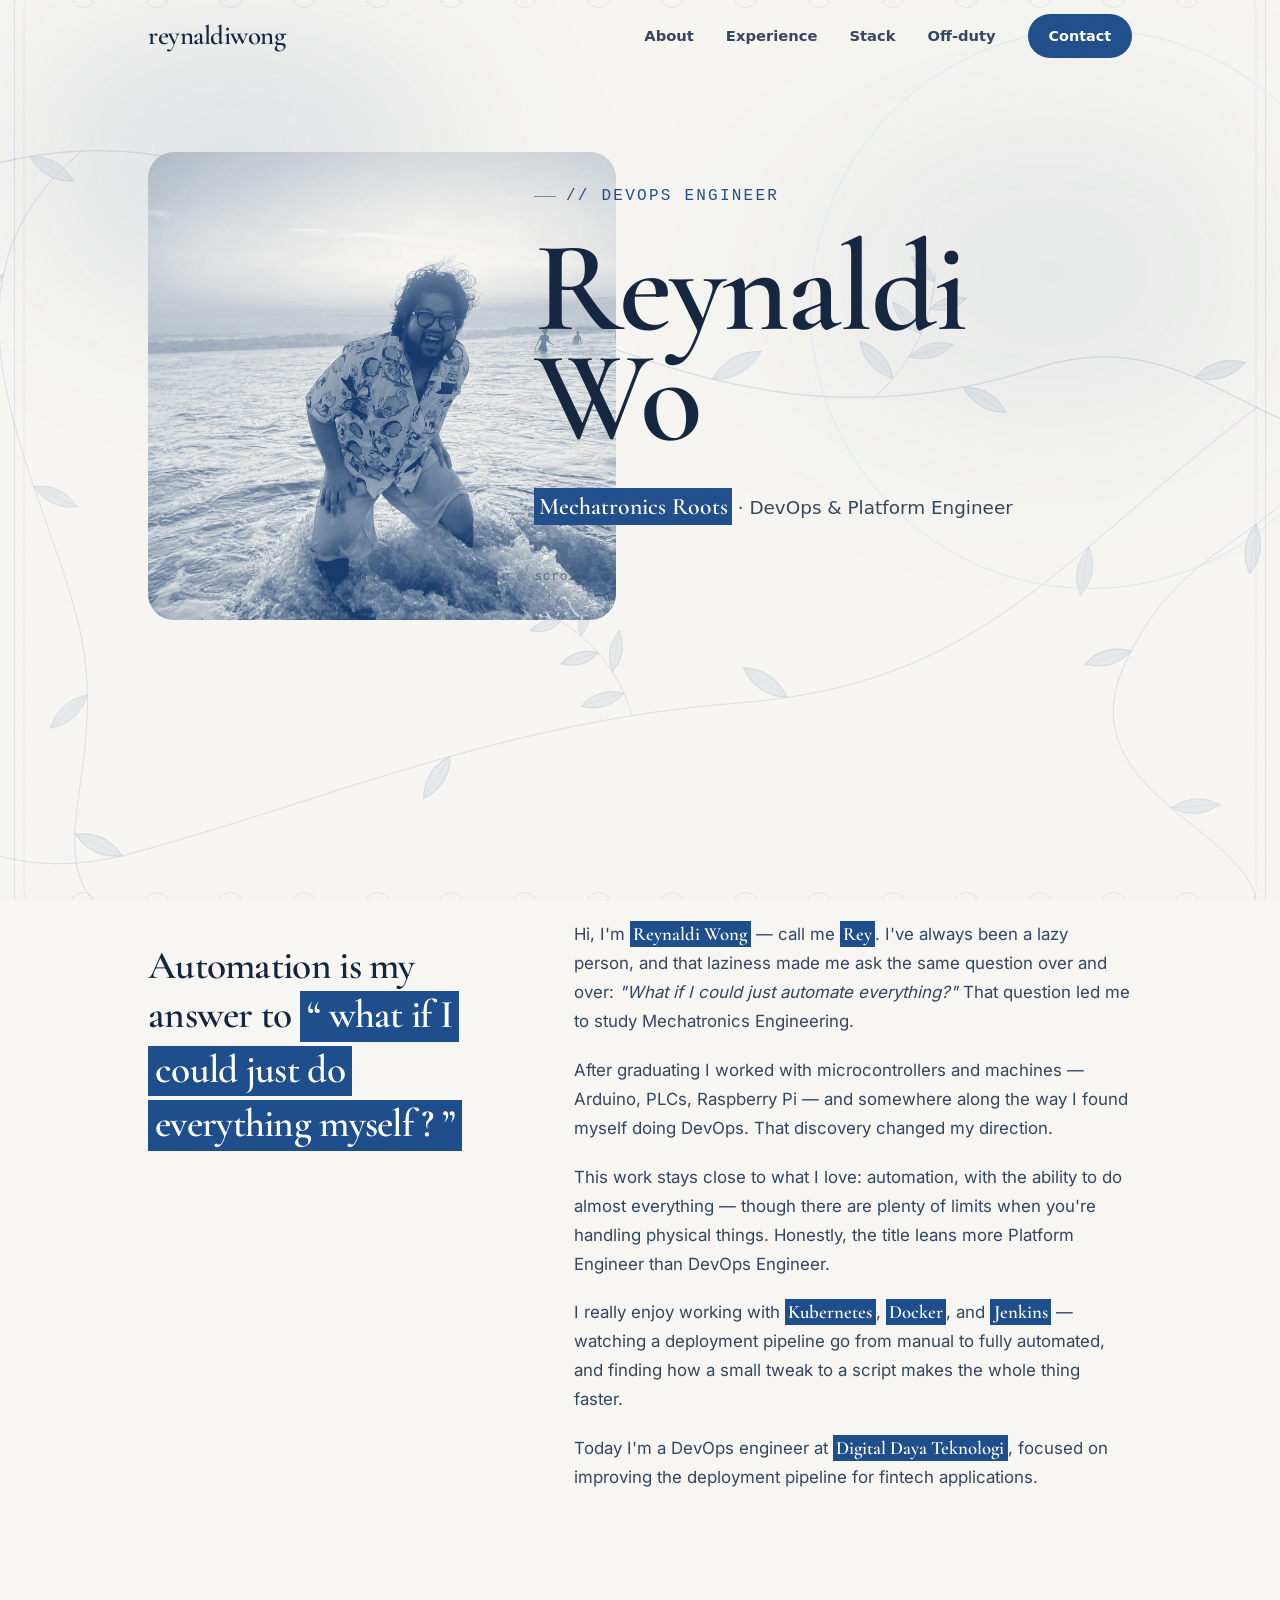
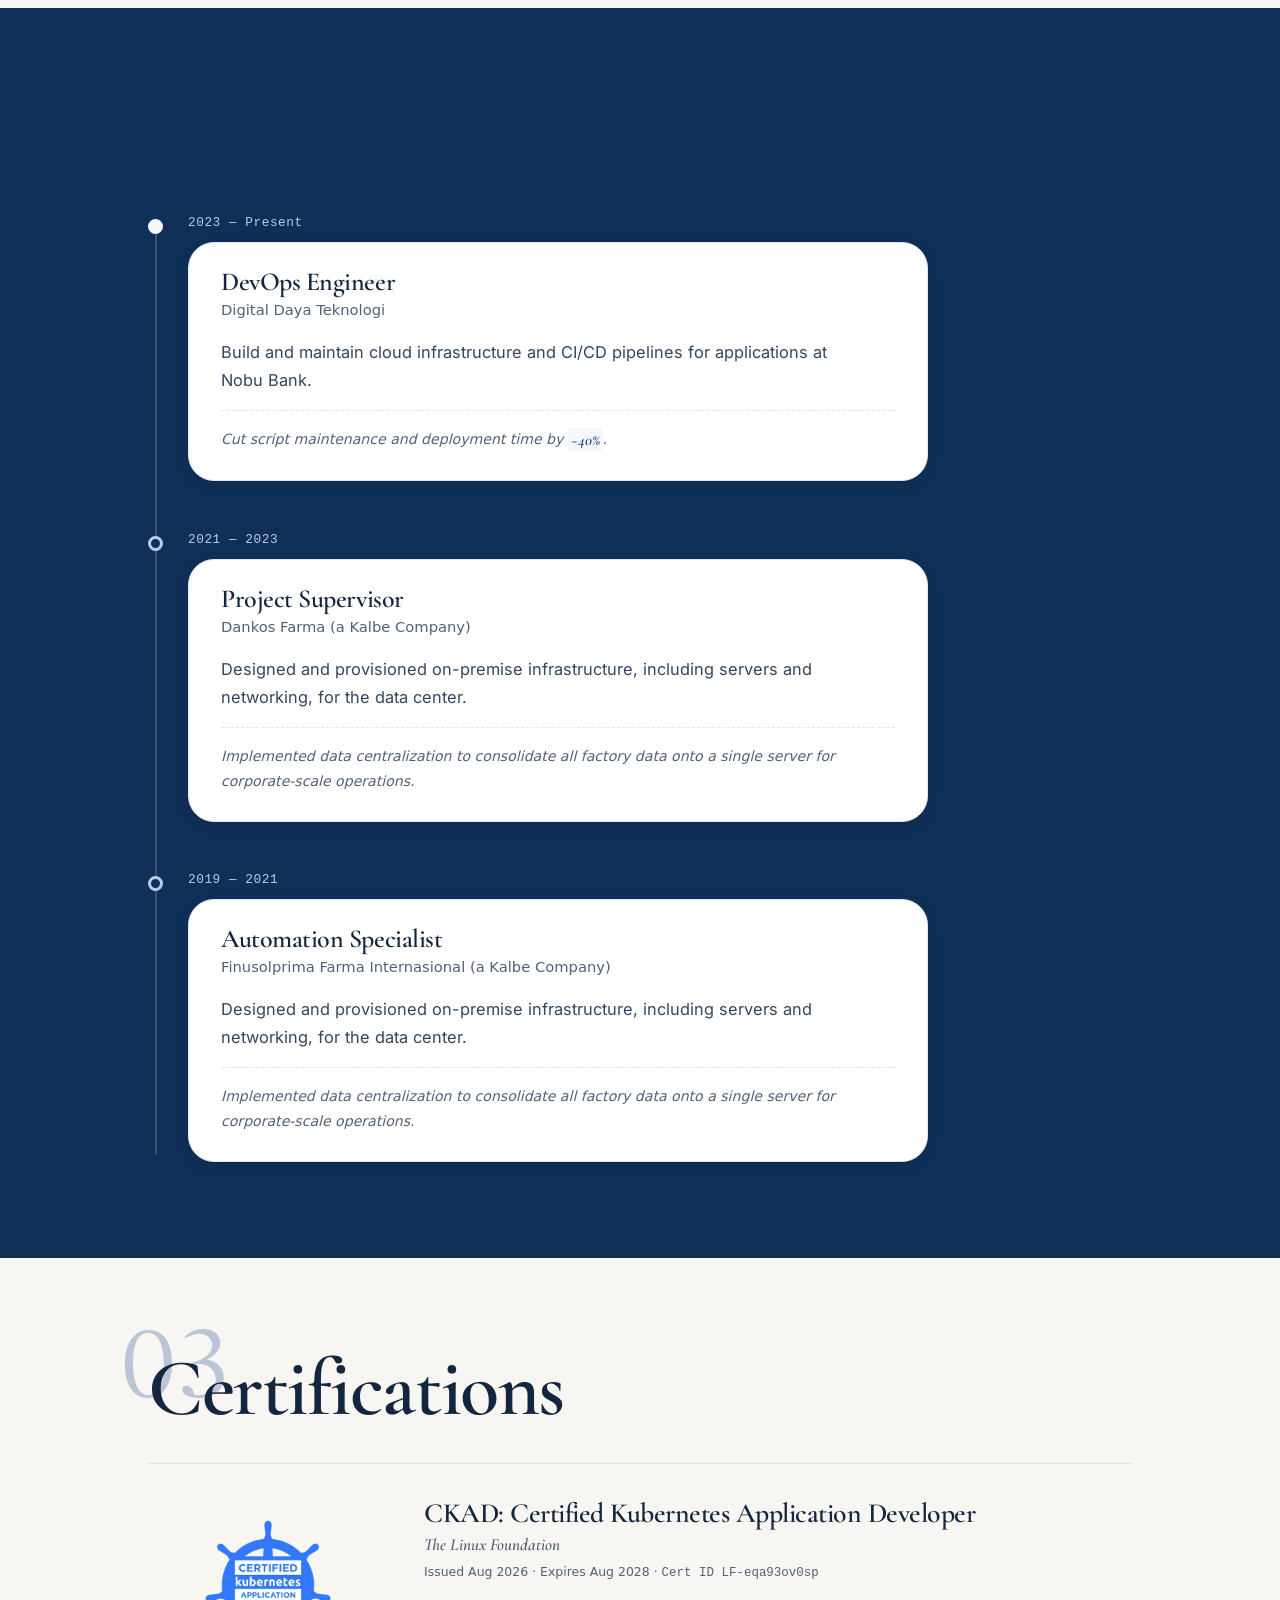
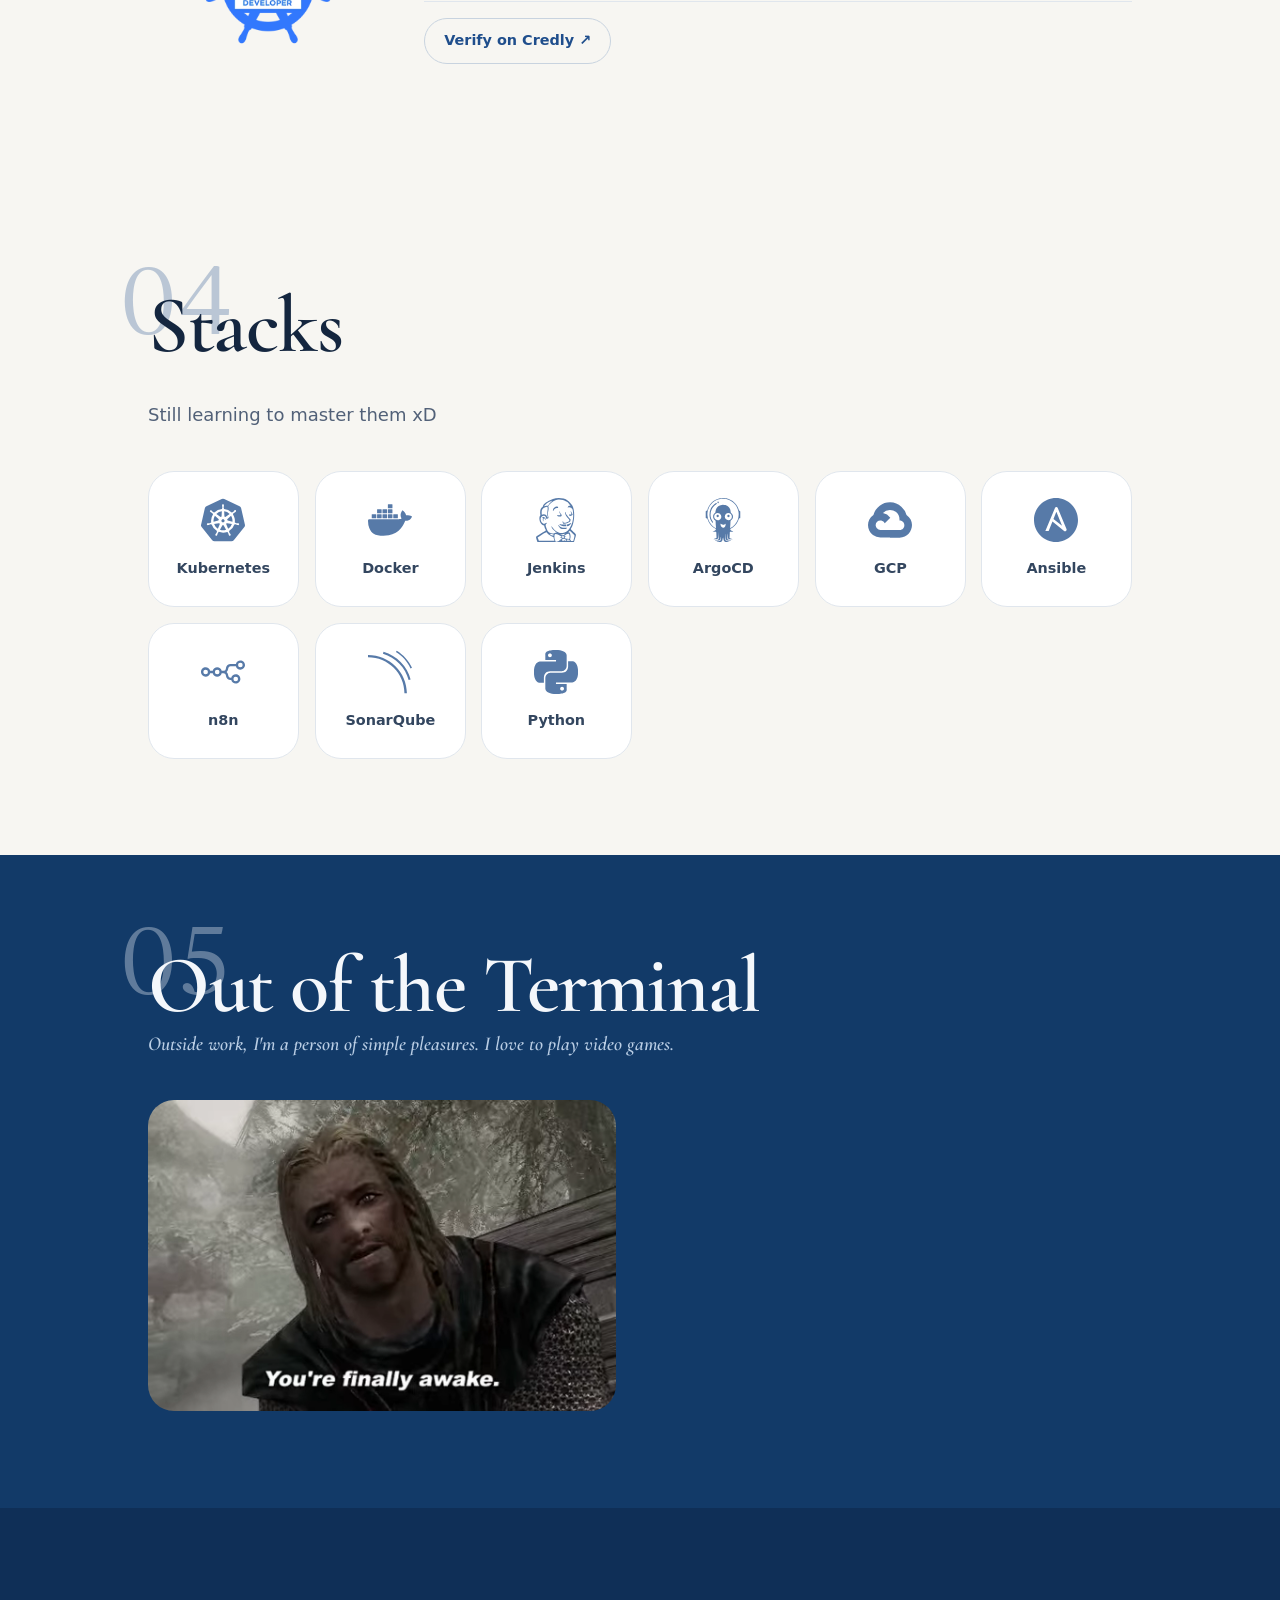
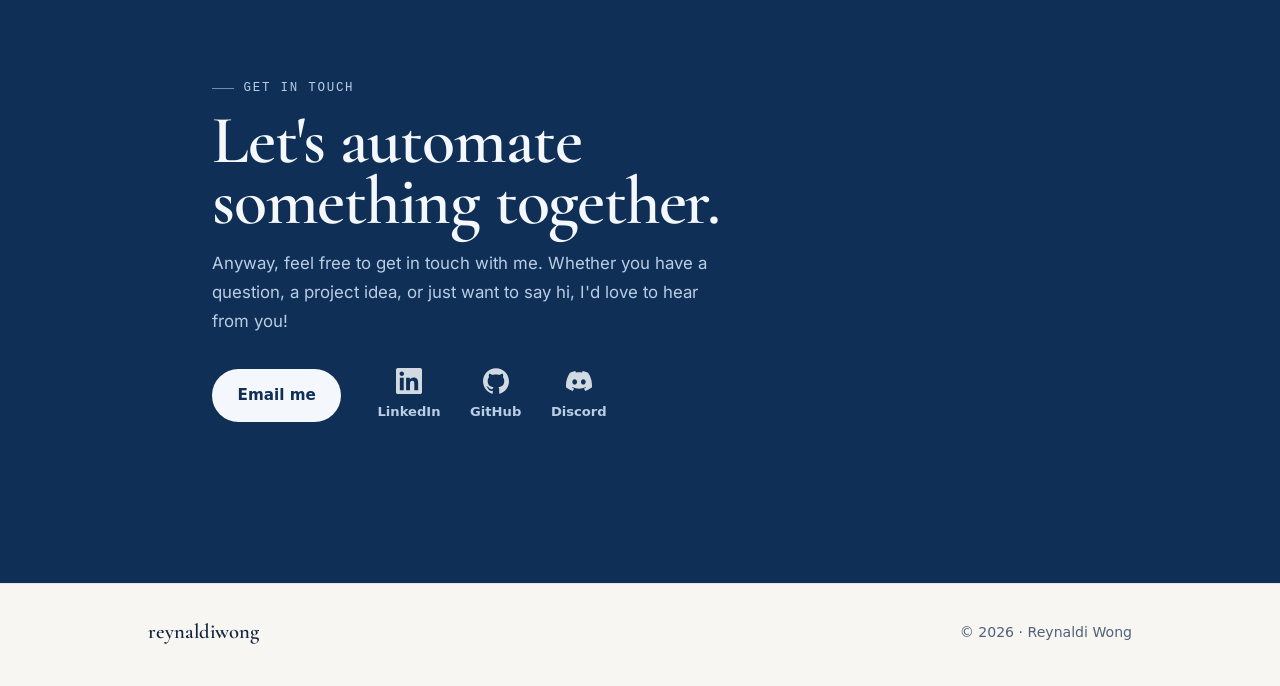
==== commit 82a63d83: "update animations" ====
--- a/index.html
+++ b/index.html
@@ -96,7 +96,7 @@
         <div class="hero__text">
           <div class="eyebrow hero__kicker">// DevOps Engineer</div>
           <h1 class="hero__name">Reynaldi Wong</h1>
-          <p class="hero__role">DevOps &amp; Platform Engineer · <em>Mechatronics origin</em></p>
+          <p class="hero__role"><em>Mechatronics Roots</em> · DevOps &amp; Platform Engineer</em></p>
           <a class="hero__scroll" href="#about"><span>scroll</span><span class="arrow">↓</span></a>
         </div>
         <div class="hero__portrait">
--- a/assets/css/home.css
+++ b/assets/css/home.css
@@ -328,10 +328,16 @@
 
 .hero__portrait {
   position: relative;
-  /* Where the portrait starts its travel from, as a translateX. -270px is the desktop
-     fallback; hero.js measures the real distance so it lands on the viewport centre at any
-     width, and the <=900px rule zeroes it for the stacked layout. */
-  --portrait-from: -270px;
+  /* The portrait is the LEFT column (order, not DOM order - the text stays first in the
+     markup so the h1 is still read before the decorative image). */
+  order: -1;
+  /* Where the portrait starts its travel from, as a translateX. Positive, because it now sits
+     on the left of the grid and starts at the viewport CENTRE, i.e. to the right of where it
+     lands. 270px is the desktop fallback; hero.js measures the real distance so it lands on
+     the viewport centre at any width, and the <=900px rule zeroes it for the stacked layout.
+     The JS formula needs no sign flip: it computes (centre - element centre), which is
+     negative on the right side and positive here. */
+  --portrait-from: 270px;
 }
 @media (max-width: 900px) {
   .hero__portrait { --portrait-from: 0px; }
@@ -342,7 +348,7 @@
      scale - no rotation, no overshoot, and opacity stays 1 the whole time (this is the LCP
      element, so it is never hidden, only moved). */
   animation: heroPortraitIn 1.4s var(--ease-soft) both;
-  animation-delay: 2s;
+  animation-delay: 0.5s;
   /* Frameless. The mat, border, radius, shadow and cobalt accent are gone; the only thing
      giving the portrait shape is the <img> rules below. Its highlight stop is the page's
      own --bg, so the bright end of the duotone dissolves into the porcelain rather than
@@ -350,6 +356,19 @@
 }
 
 .hero__text {
+  /* Sits on the RIGHT column and overlaps the portrait's top-right:
+     - top: -2.5rem is the raise. A negative margin-top cannot do this job: grid and flex
+       align the MARGIN box, so margin-top: -2.5rem on a centred item pushes the text DOWN by
+       half the margin, and with align-self it would sit at the row top and again move down.
+     - margin-left clears the column gap and then eats 1.5rem into the portrait's column, so
+       the overlap stays exactly 1.5rem at any viewport width instead of drifting with the
+       clamp()'d gap. Zeroed on the stacked layout below.
+     - z-index: 1 keeps the text - and the typing name - above the portrait as it travels. */
+  align-self: start;
+  position: relative;
+  top: 1.5rem;
+  margin-left: calc(-1.8 * (clamp(1.5rem, 4vw, 3rem) + 1.5rem));
+  z-index: 1;
   /* The typewriter's intermediate states are unbreakable single words ("Reynaldi" before the
      space arrives), so without this the grid item's automatic minimum size grows the track
      and the hero grid re-centres itself mid-animation. Measured: the h1's box went
@@ -363,8 +382,8 @@
    its own clock. The name is a JS typewriter (hero.js) rather than a CSS animation, so it
    has no rule here. Transform/opacity only, all `both` so nothing flashes before its turn,
    and none of these elements carry [data-reveal] - this replaces the scroll-reveal. */
-.hero__kicker { animation: heroKickerIn 0.7s var(--ease-soft) both; animation-delay: 2s; }
-.hero__role   { animation: heroRoleIn 0.8s var(--ease-soft) both;   animation-delay: 3.2s; }
+.hero__kicker { animation: heroKickerIn 0.7s var(--ease-soft) both; animation-delay: 0.5s; }
+.hero__role   { animation: heroRoleIn 0.8s var(--ease-soft) both;   animation-delay: 1s; }
 .hero__scroll { animation: heroNudgeIn 0.6s var(--ease-soft) both;  animation-delay: 3.8s; }
 
 /* Typewriter: the caret was removed by request - the name simply types itself out and
@@ -374,7 +393,7 @@
 @keyframes heroRoleIn    { from { opacity: 0; transform: translateX(28px); } }
 @keyframes heroNudgeIn   { from { opacity: 0; transform: translateY(-12px); } 50% { transform: translateY(2px); } }
 @keyframes heroPortraitIn {
-  from { transform: translateX(var(--portrait-from, -25cqw)) scale(0.9); }
+  from { transform: translateX(var(--portrait-from, 25cqw)) scale(0.9); }
   to   { transform: translateX(0) scale(1); }
 }
 
@@ -844,7 +863,9 @@
   .cert-card {
     grid-template-columns: 1fr;
   }
-  .hero__portrait { order: -1; max-width: 420px; }
+  .hero__portrait { max-width: 420px; }
+  /* Stacked: no overlap to fight with, so the text sits directly under the portrait. */
+  .hero__text { align-self: auto; top: 0; margin-left: 0; }
   .cert-card__badge { width: 100%; }
   .cert-card__badge img { width: 100%; height: auto; aspect-ratio: 336 / 176; }
 }
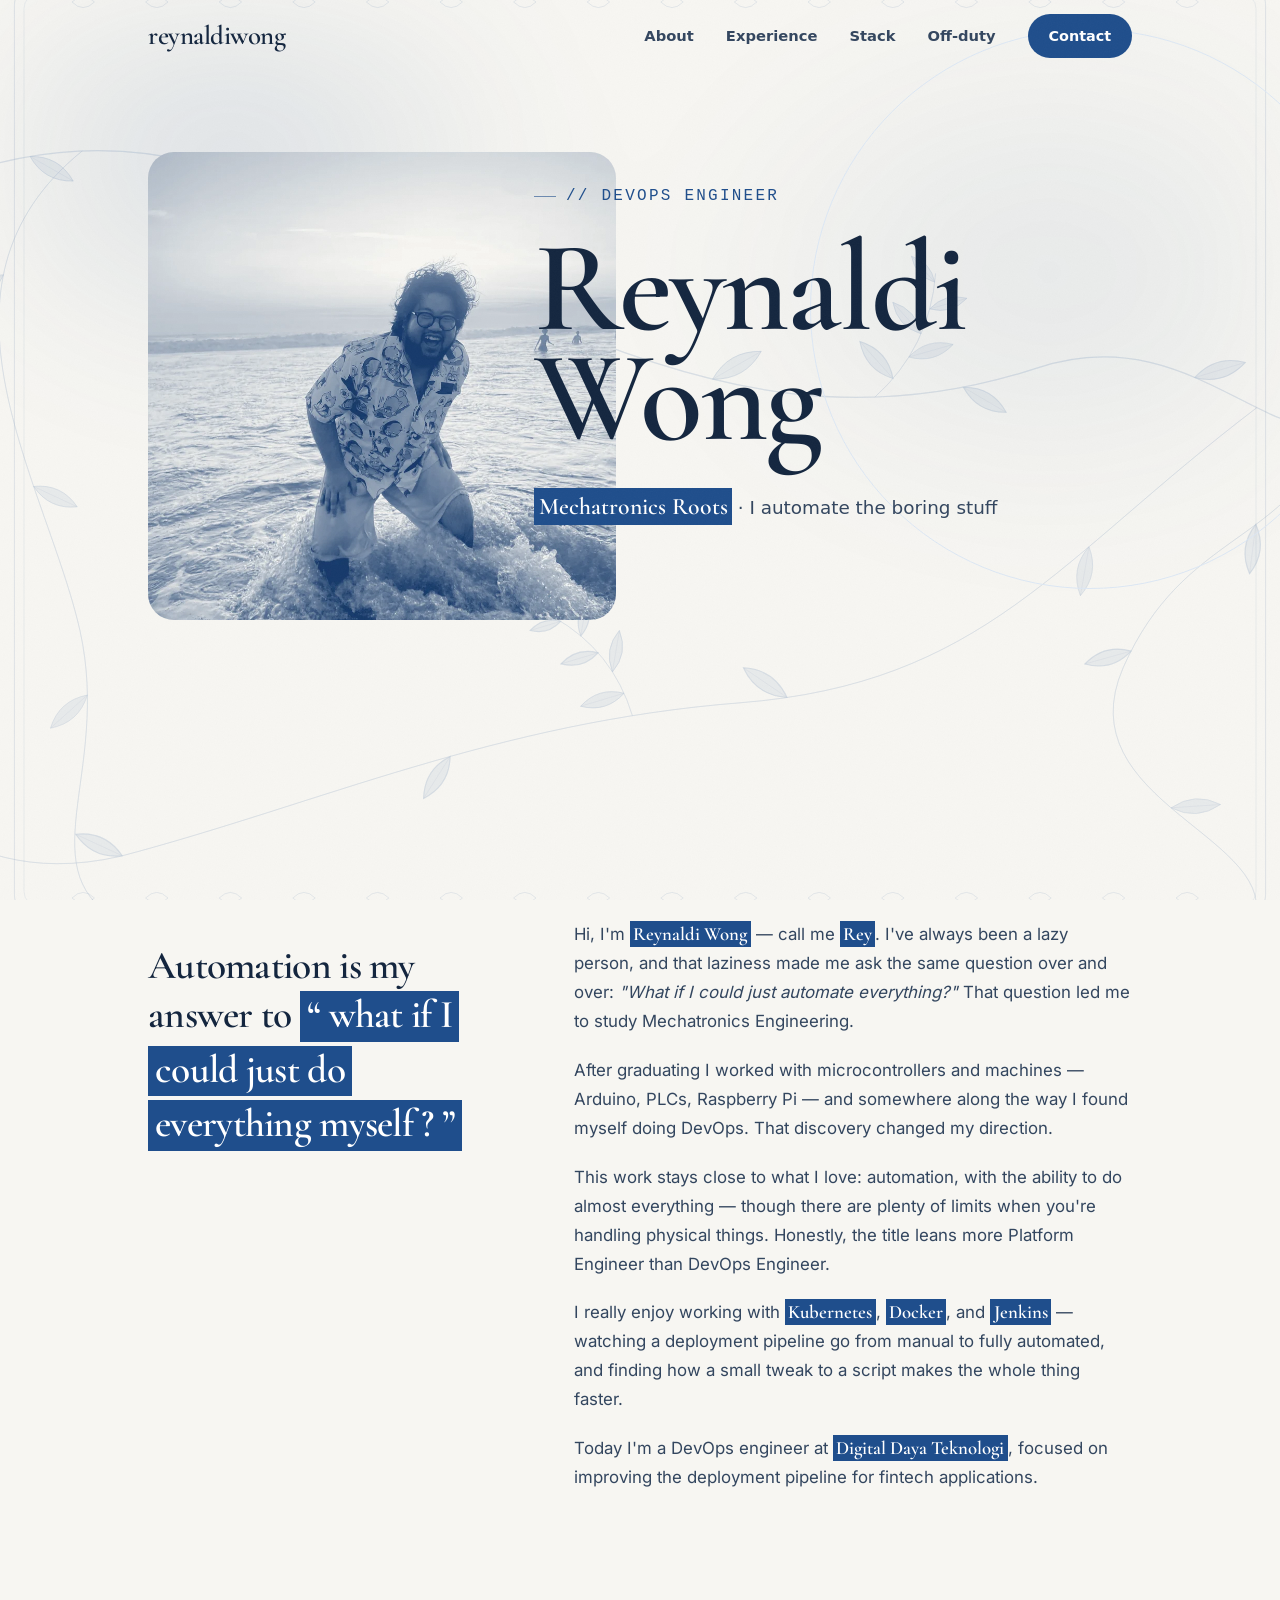
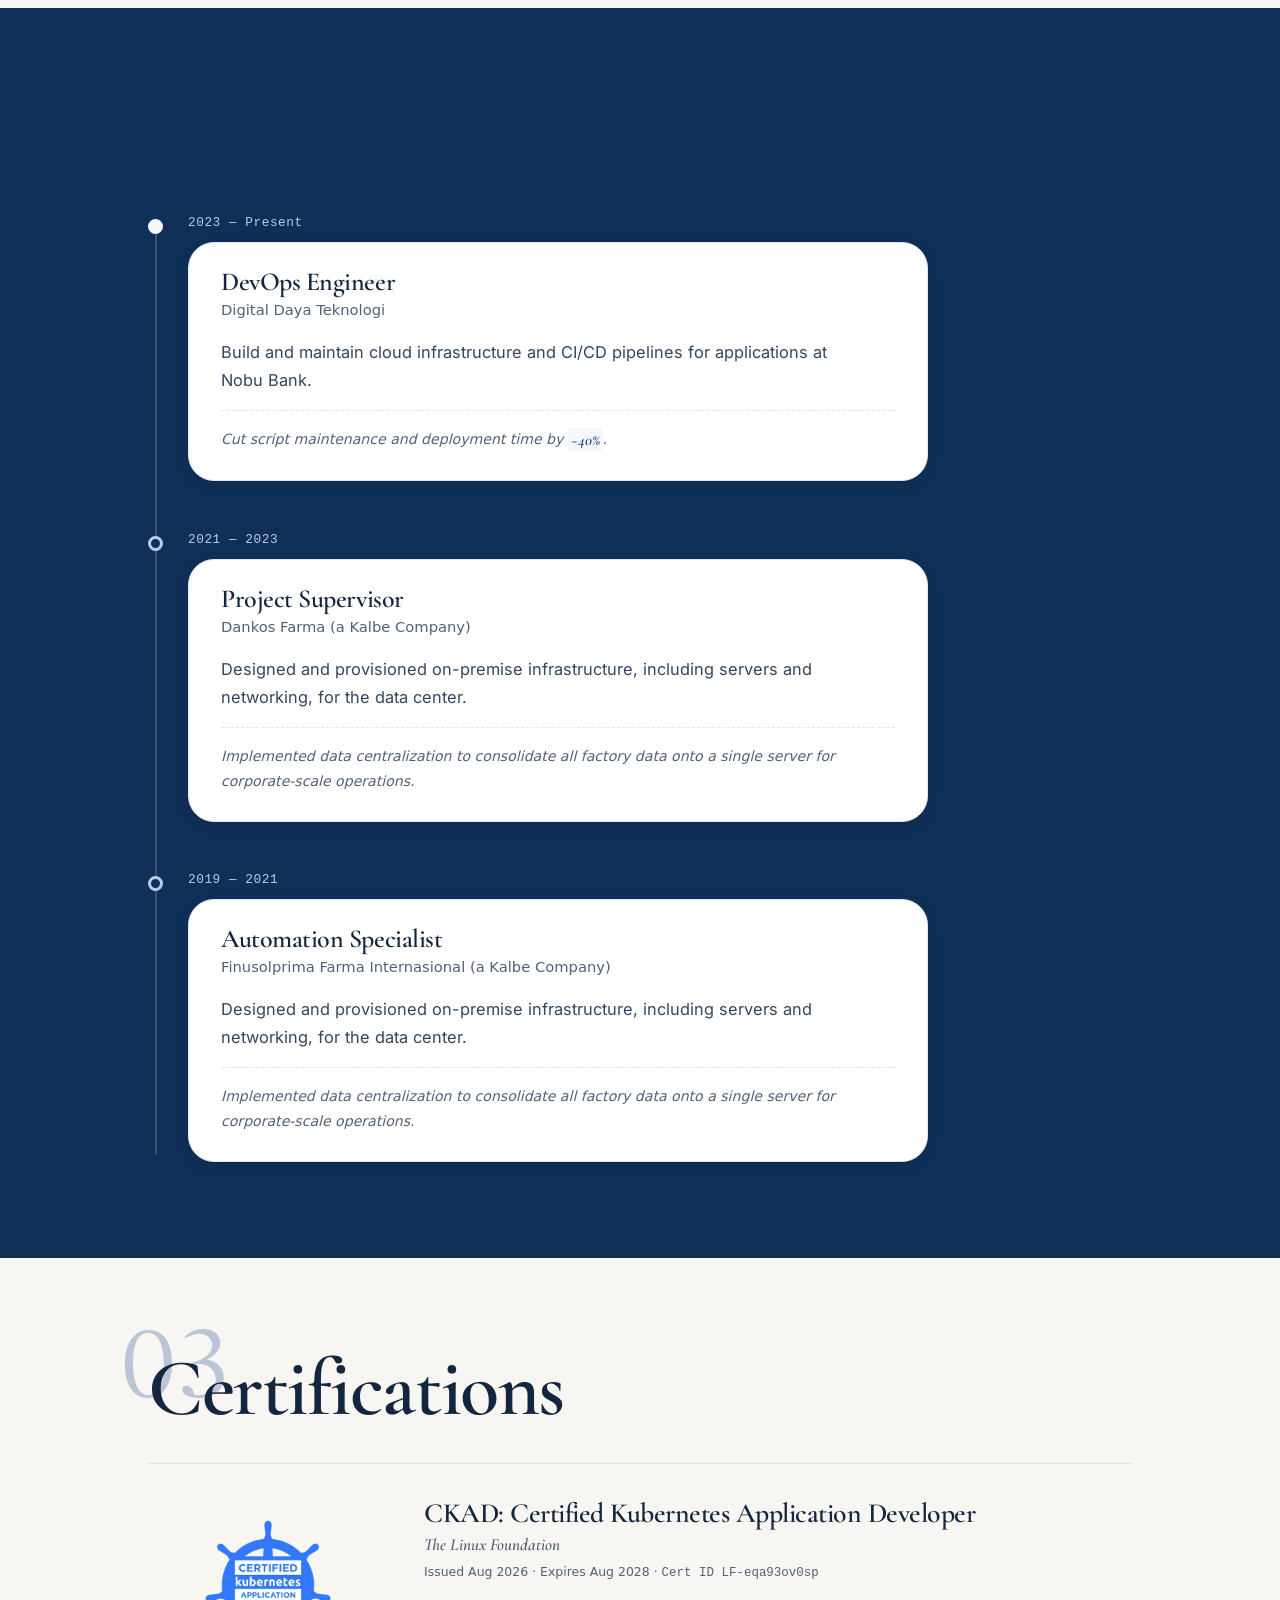
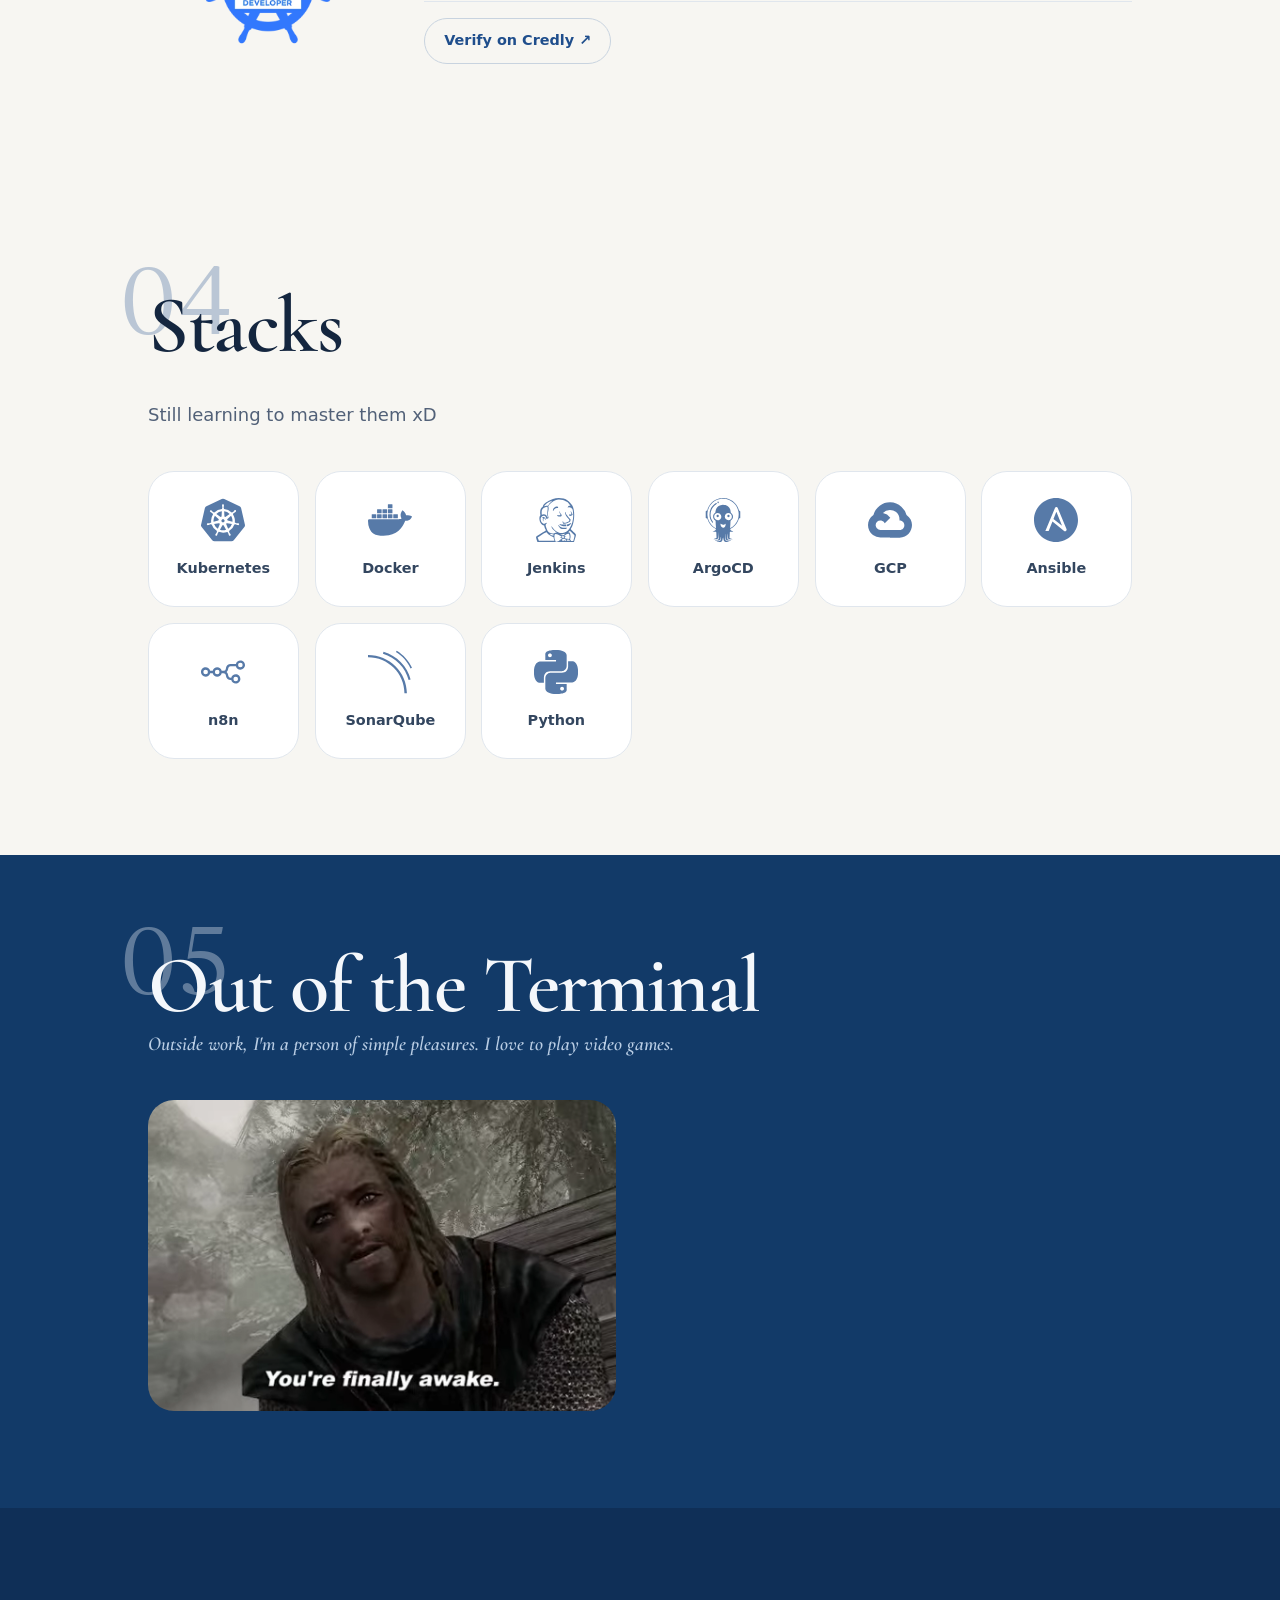
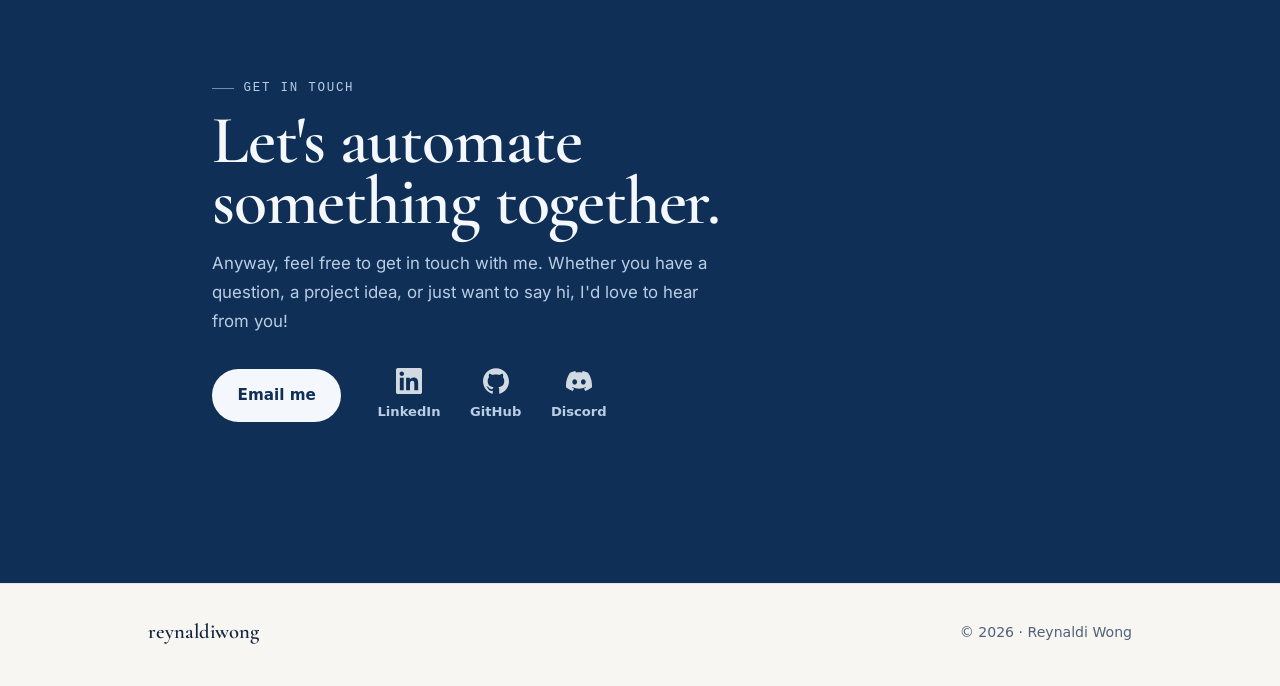
==== commit 8c15e294: "Hero: role line stops restating the job title - The kicker already reads "// DevOps Engineer", so "D" ====
--- a/index.html
+++ b/index.html
@@ -96,7 +96,7 @@
         <div class="hero__text">
           <div class="eyebrow hero__kicker">// DevOps Engineer</div>
           <h1 class="hero__name">Reynaldi Wong</h1>
-          <p class="hero__role"><em>Mechatronics Roots</em> · DevOps &amp; Platform Engineer</em></p>
+          <p class="hero__role"><em>Mechatronics Roots</em> · I automate the boring stuff</p>
           <a class="hero__scroll" href="#about"><span>scroll</span><span class="arrow">↓</span></a>
         </div>
         <div class="hero__portrait">
--- a/assets/css/home.css
+++ b/assets/css/home.css
@@ -315,14 +315,34 @@
   color: var(--cobalt);
 }
 .hero__scroll {
-  margin-top: 2.5rem;
+  /* Fixed to the viewport, bottom-centre, so it is out of the text column's flow entirely and
+     can neither move the layout nor be moved by it. The centring lives in `transform`, which
+     means every keyframe here MUST repeat translateX(-50%) - the entrance nudge below does, and
+     so does the reduced-motion rule; a bare `transform: none` in either place silently un-centres
+     it. The hide-on-scroll (hero.js) fades it out and leaves it unhittable. */
+  position: fixed;
+  bottom: 2.5rem;
+  left: 50%;
+  transform: translateX(-50%);
+  z-index: 10;
   display: inline-flex;
   align-items: center;
   gap: 0.6rem;
   font-family: var(--font-mono);
-  font-size: 0.8rem;
-  color: var(--faint);
+  font-size: clamp(1.1rem, 1.4vw, 1.3rem);
+  color: var(--cobalt);
   letter-spacing: 0.06em;
+  transition: opacity 0.35s var(--ease-soft);
+}
+.hero__scroll.is-hidden { opacity: 0; pointer-events: none; }
+/* Short viewports: the hero's text is anchored near the page top and does not move with the
+   viewport height, so below ~630px the bottom-centre slot lands on the role text (measured:
+   role bottom 554px, hint top = height - 75). Smaller and lower buys back ~35px, which clears
+   the role down to ~596px of viewport height. Under that the two still meet, which is left as a
+   judgement call rather than solved by hiding the affordance on exactly the viewports that need
+   it most - and it retires on the first scroll anyway. */
+@media (max-height: 680px) {
+  .hero__scroll { bottom: 0.9rem; font-size: 1rem; }
 }
 .hero__scroll .arrow { display: inline-block; animation: nudge 2s var(--ease-soft) infinite; }
 
@@ -356,14 +376,16 @@
 }
 
 .hero__text {
-  /* Sits on the RIGHT column and overlaps the portrait's top-right:
-     - top: -2.5rem is the raise. A negative margin-top cannot do this job: grid and flex
-       align the MARGIN box, so margin-top: -2.5rem on a centred item pushes the text DOWN by
-       half the margin, and with align-self it would sit at the row top and again move down.
-     - margin-left clears the column gap and then eats 1.5rem into the portrait's column, so
-       the overlap stays exactly 1.5rem at any viewport width instead of drifting with the
-       clamp()'d gap. Zeroed on the stacked layout below.
-     - z-index: 1 keeps the text - and the typing name - above the portrait as it travels. */
+  /* Sits on the RIGHT column and overlaps the portrait's top-right. Current dials, measured at
+     1440x900 - keep these numbers in step with the values:
+     - top: 1.5rem puts the text's top edge 1.5rem BELOW the grid row's top. The row is sized by
+       the portrait, so the text starts 24px below the image's top.
+     - margin-left is (gap + 1.5rem) times a factor, currently 1.8. It clears the clamp()'d
+       column gap and then eats 1.8 x 1.5rem into the portrait's column: a measured 81.6px of
+       overlap. At 1x it was the 24px version. Expressing it against the gap keeps the overlap
+       from drifting with the viewport; the factor is the dial.
+     - Zeroed on the stacked layout below. z-index: 1 keeps the text - and the typing name -
+       above the portrait as it travels. */
   align-self: start;
   position: relative;
   top: 1.5rem;
@@ -382,27 +404,36 @@
    its own clock. The name is a JS typewriter (hero.js) rather than a CSS animation, so it
    has no rule here. Transform/opacity only, all `both` so nothing flashes before its turn,
    and none of these elements carry [data-reveal] - this replaces the scroll-reveal. */
-.hero__kicker { animation: heroKickerIn 0.7s var(--ease-soft) both; animation-delay: 0.5s; }
-.hero__role   { animation: heroRoleIn 0.8s var(--ease-soft) both;   animation-delay: 1s; }
-.hero__scroll { animation: heroNudgeIn 0.6s var(--ease-soft) both;  animation-delay: 3.8s; }
+/* Re-timed so the name types against the frozen portrait, as asked: the kicker arrives first,
+   the name types 0.5s -> ~1.7s while the portrait is still held dead centre, the role lands as
+   the travel begins at 2s, and the hint closes the sequence at 2.8s. */
+.hero__kicker { animation: heroKickerIn 0.7s var(--ease-soft) both; animation-delay: 0.8s; }
+.hero__role   { animation: heroRoleIn 0.8s var(--ease-soft) both;   animation-delay: 1.8s; }
+.hero__scroll { animation: heroNudgeIn 0.8s var(--ease-soft) both;  animation-delay: 2.5s; }
 
 /* Typewriter: the caret was removed by request - the name simply types itself out and
    stops. hero.js drives it, so there is no rule here. */
 
 @keyframes heroKickerIn  { from { opacity: 0; transform: translateX(-28px); } }
 @keyframes heroRoleIn    { from { opacity: 0; transform: translateX(28px); } }
-@keyframes heroNudgeIn   { from { opacity: 0; transform: translateY(-12px); } 50% { transform: translateY(2px); } }
+@keyframes heroNudgeIn   { from { opacity: 0; transform: translateX(-50%) translateY(-12px); }
+                           50% { transform: translateX(-50%) translateY(2px); }
+                           to  { transform: translateX(-50%); } }
 @keyframes heroPortraitIn {
   from { transform: translateX(var(--portrait-from, 25cqw)) scale(0.9); }
   to   { transform: translateX(0) scale(1); }
 }
 
 @media (prefers-reduced-motion: reduce) {
-  .hero__kicker, .hero__role, .hero__scroll, .hero__portrait-frame {
+  .hero__kicker, .hero__role, .hero__portrait-frame {
     animation: none;
     opacity: 1;
     transform: none;
   }
+  /* No entrance animation, but the centring transform has to survive - `transform: none` here
+     would leave the hint pinned to the left edge instead of bottom-centre. The hide-on-scroll
+     is interaction, not motion, so it keeps working (hero.js). */
+  .hero__scroll { animation: none; opacity: 1; }
 }
 .hero__portrait-frame img {
   display: block;
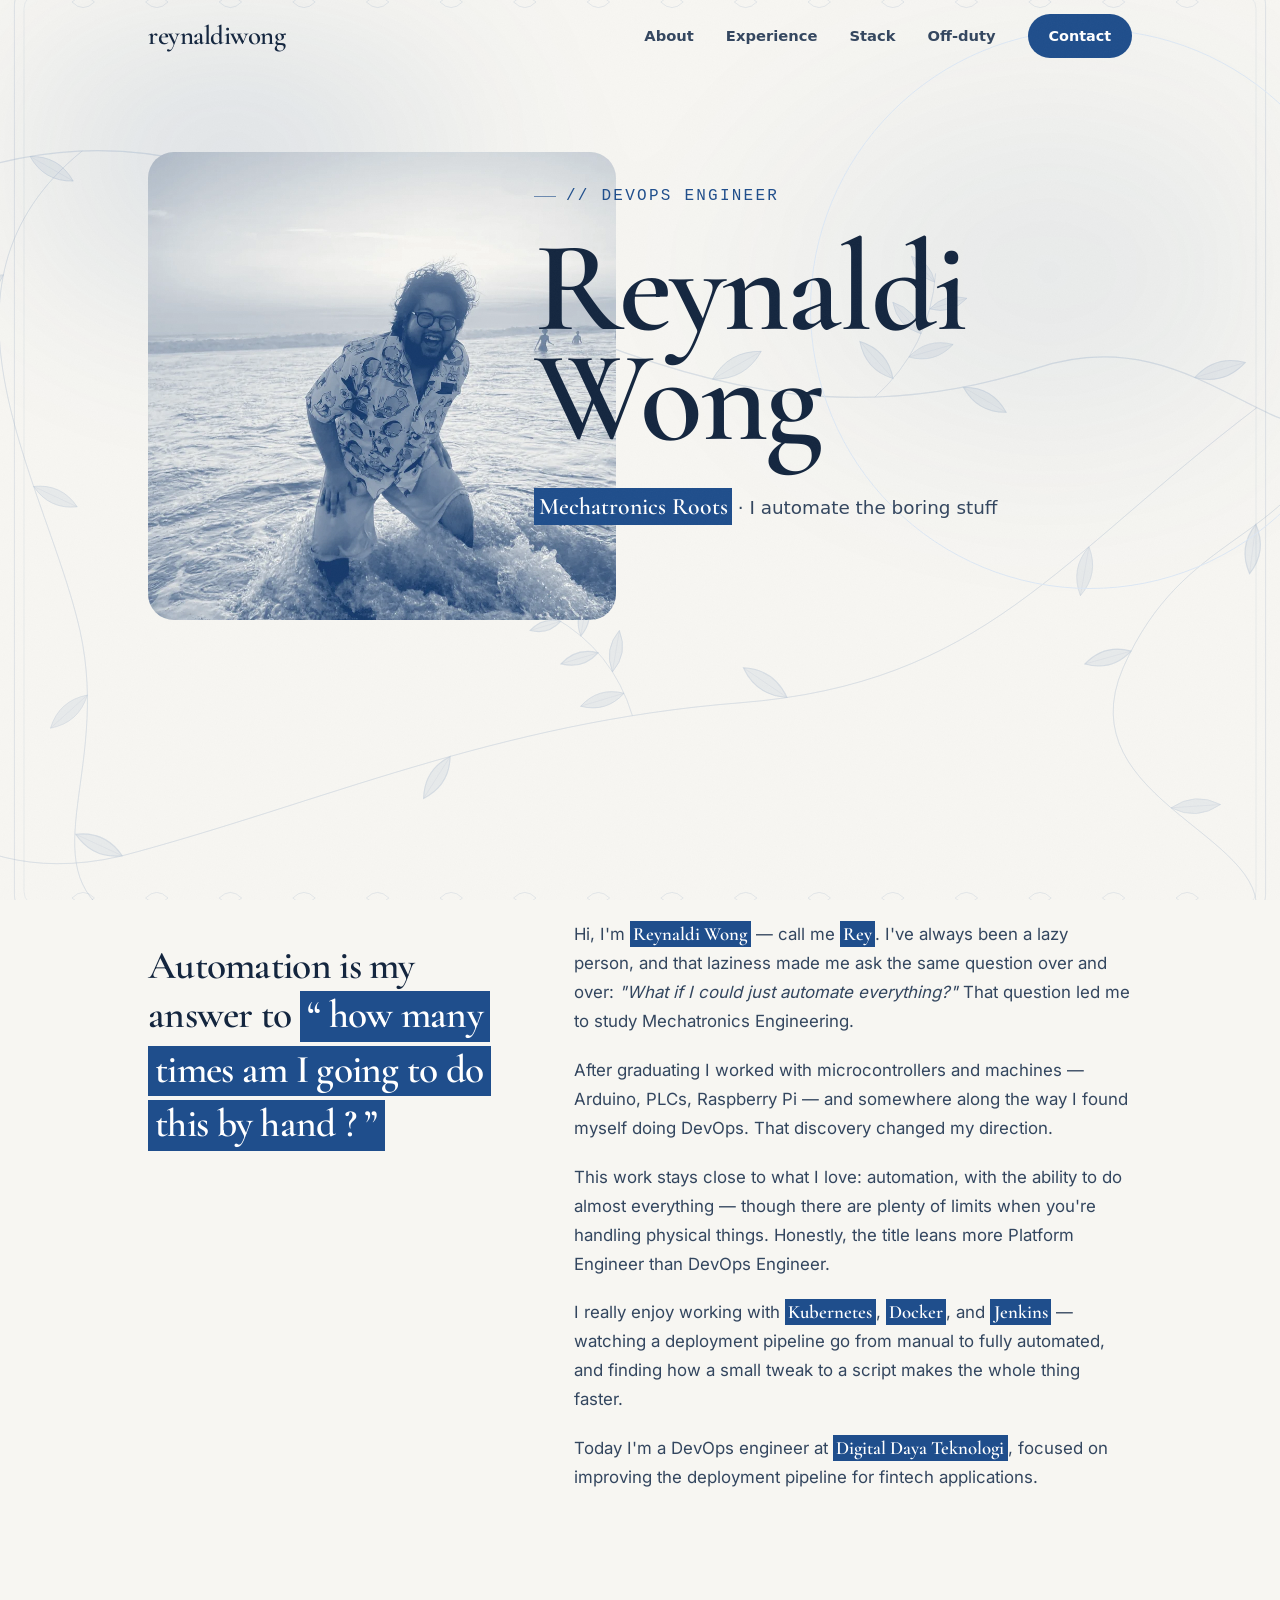
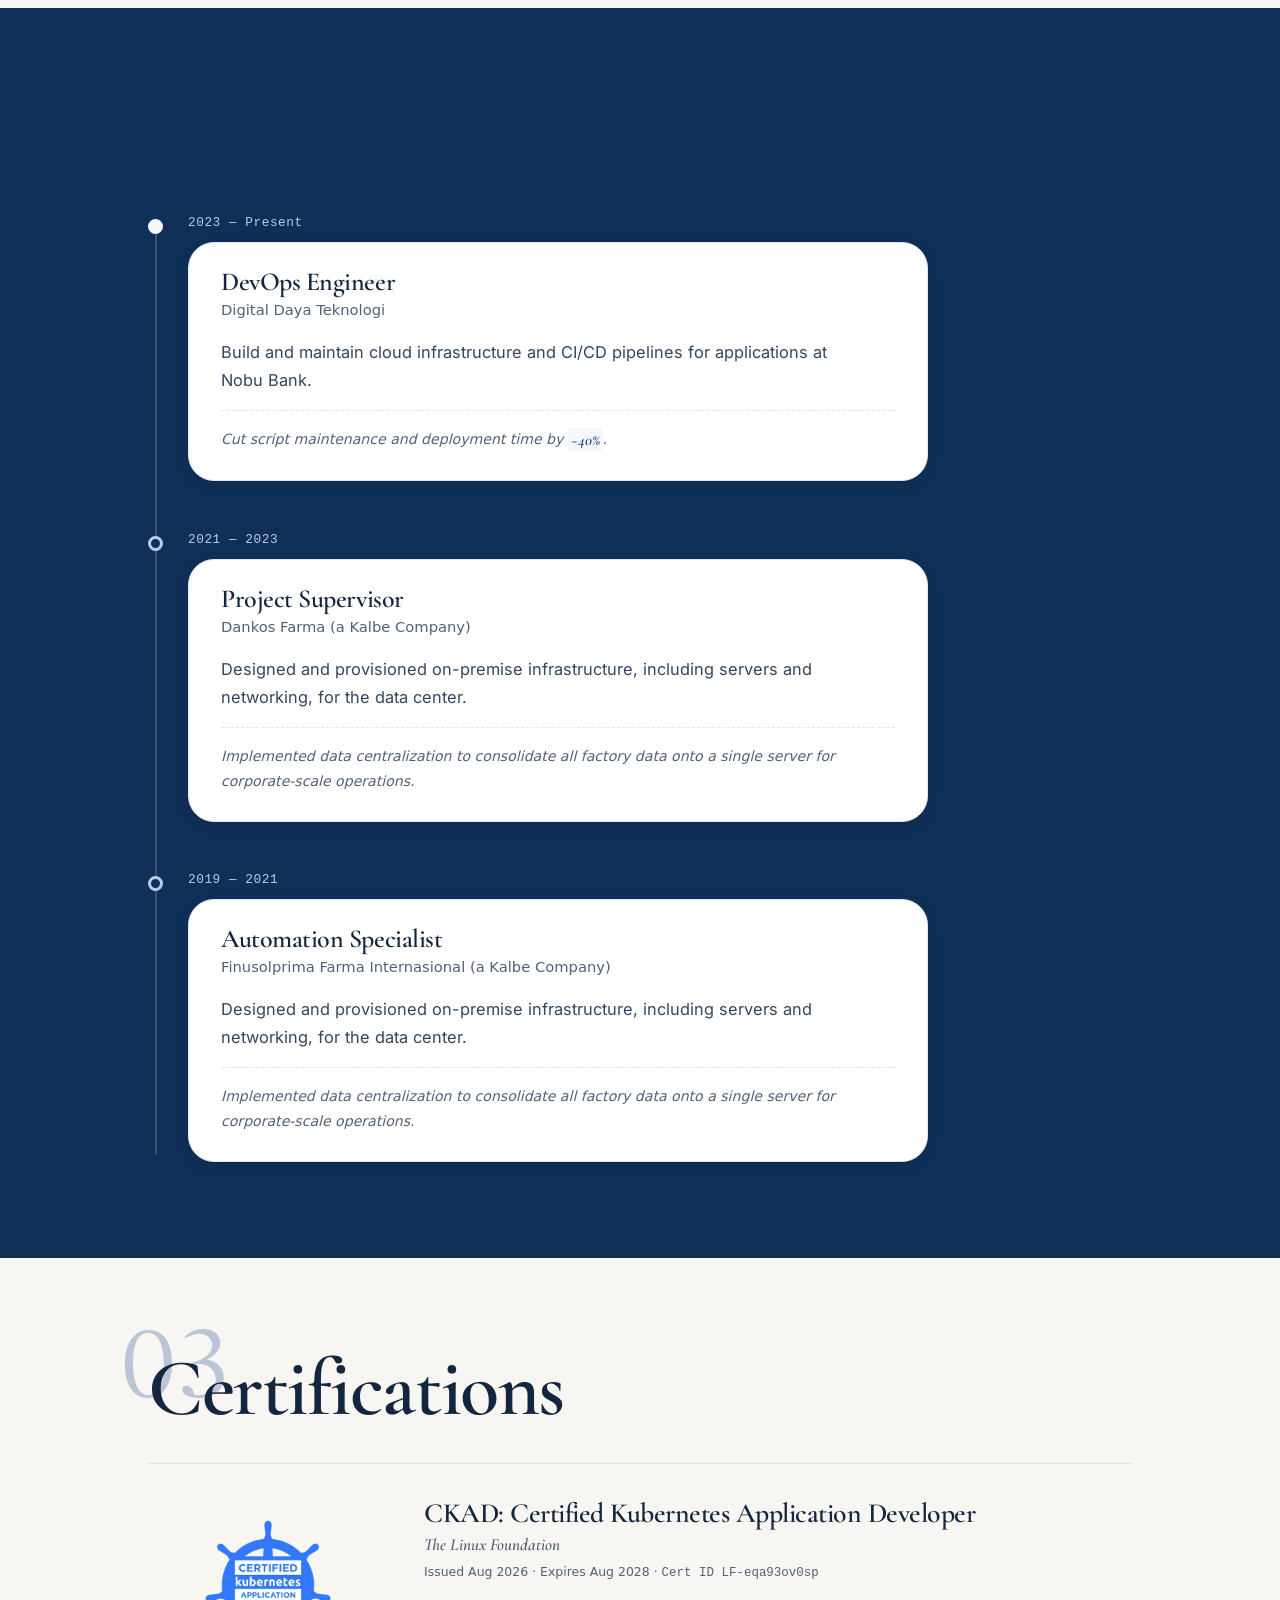
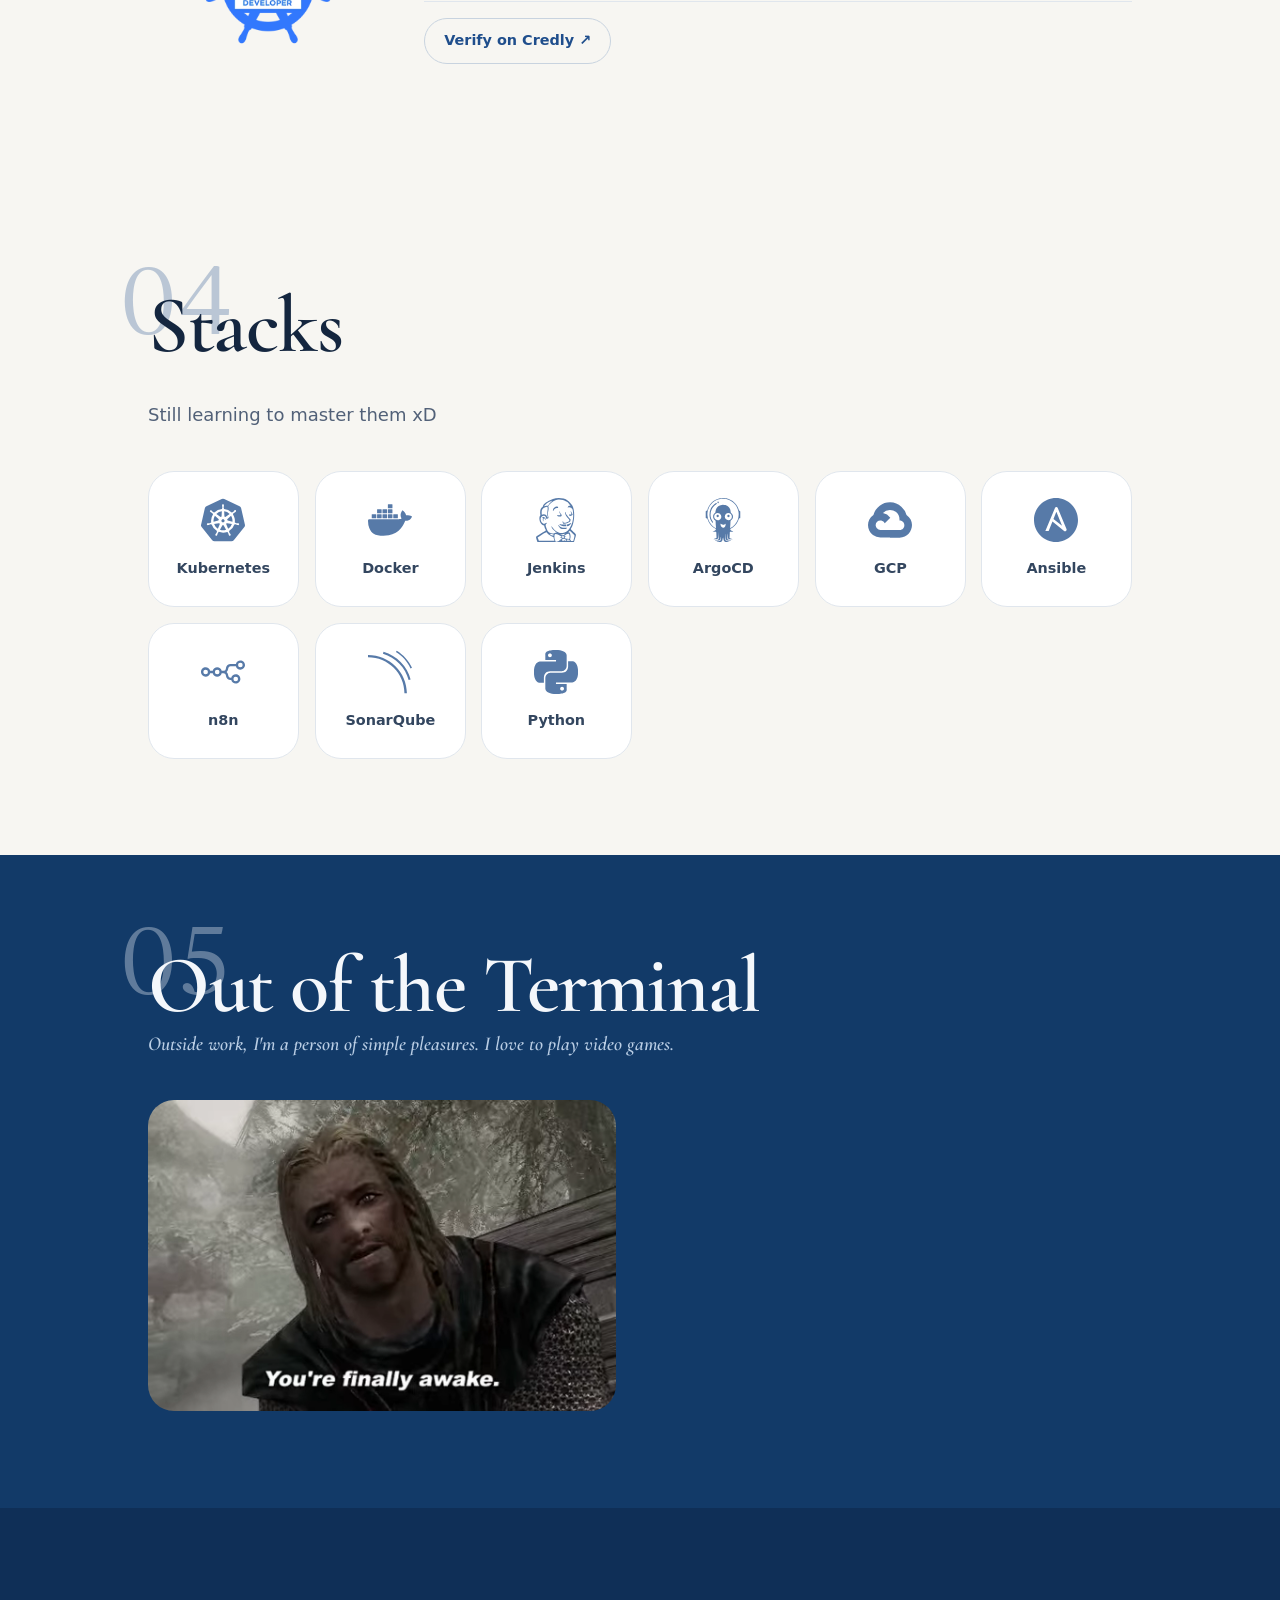
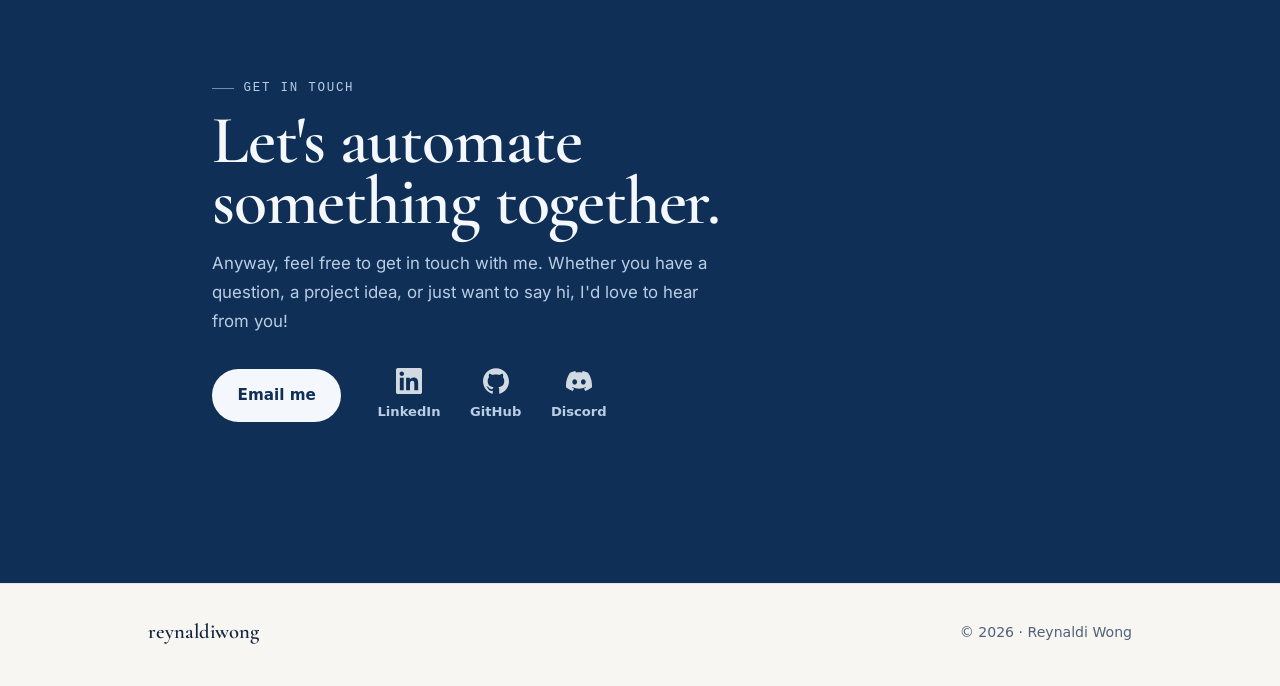
==== commit 5c23382b: "About: lead quote stops boasting - "what if I could just do everything myself ?" read as arrogant (R" ====
--- a/index.html
+++ b/index.html
@@ -116,7 +116,7 @@
         </div>
         <div class="about__grid">
           <div>
-            <p class="about__lead" data-reveal>Automation is my answer to <em>“ what if I could just do everything myself ? ”</em></p>
+            <p class="about__lead" data-reveal>Automation is my answer to <em>“ how many times am I going to do this by hand ? ”</em></p>
           </div>
           <div class="about__body">
             <p data-reveal>Hi, I'm <strong>Reynaldi Wong</strong> — call me <strong>Rey</strong>. I've always been a lazy person, and that laziness made me ask the same question over and over: <em>"What if I could just automate everything?"</em> That question led me to study Mechatronics Engineering.</p>
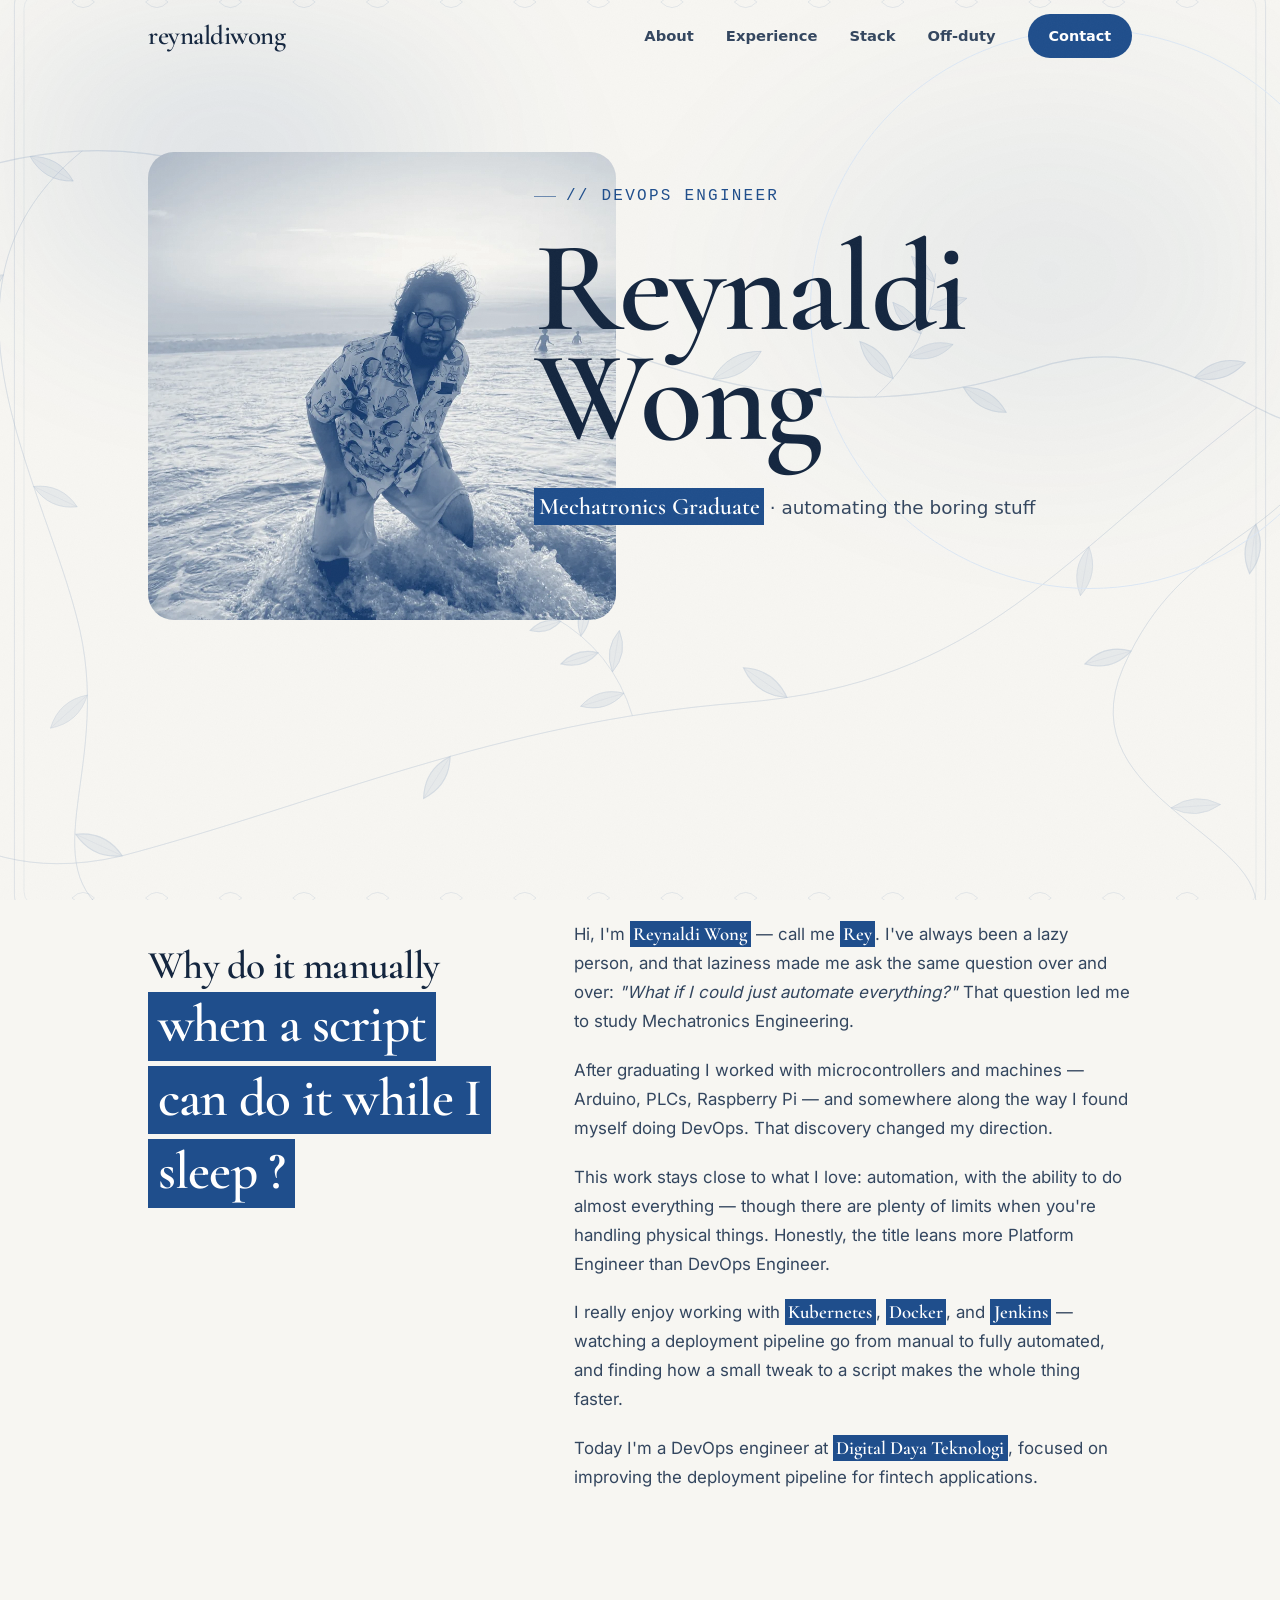
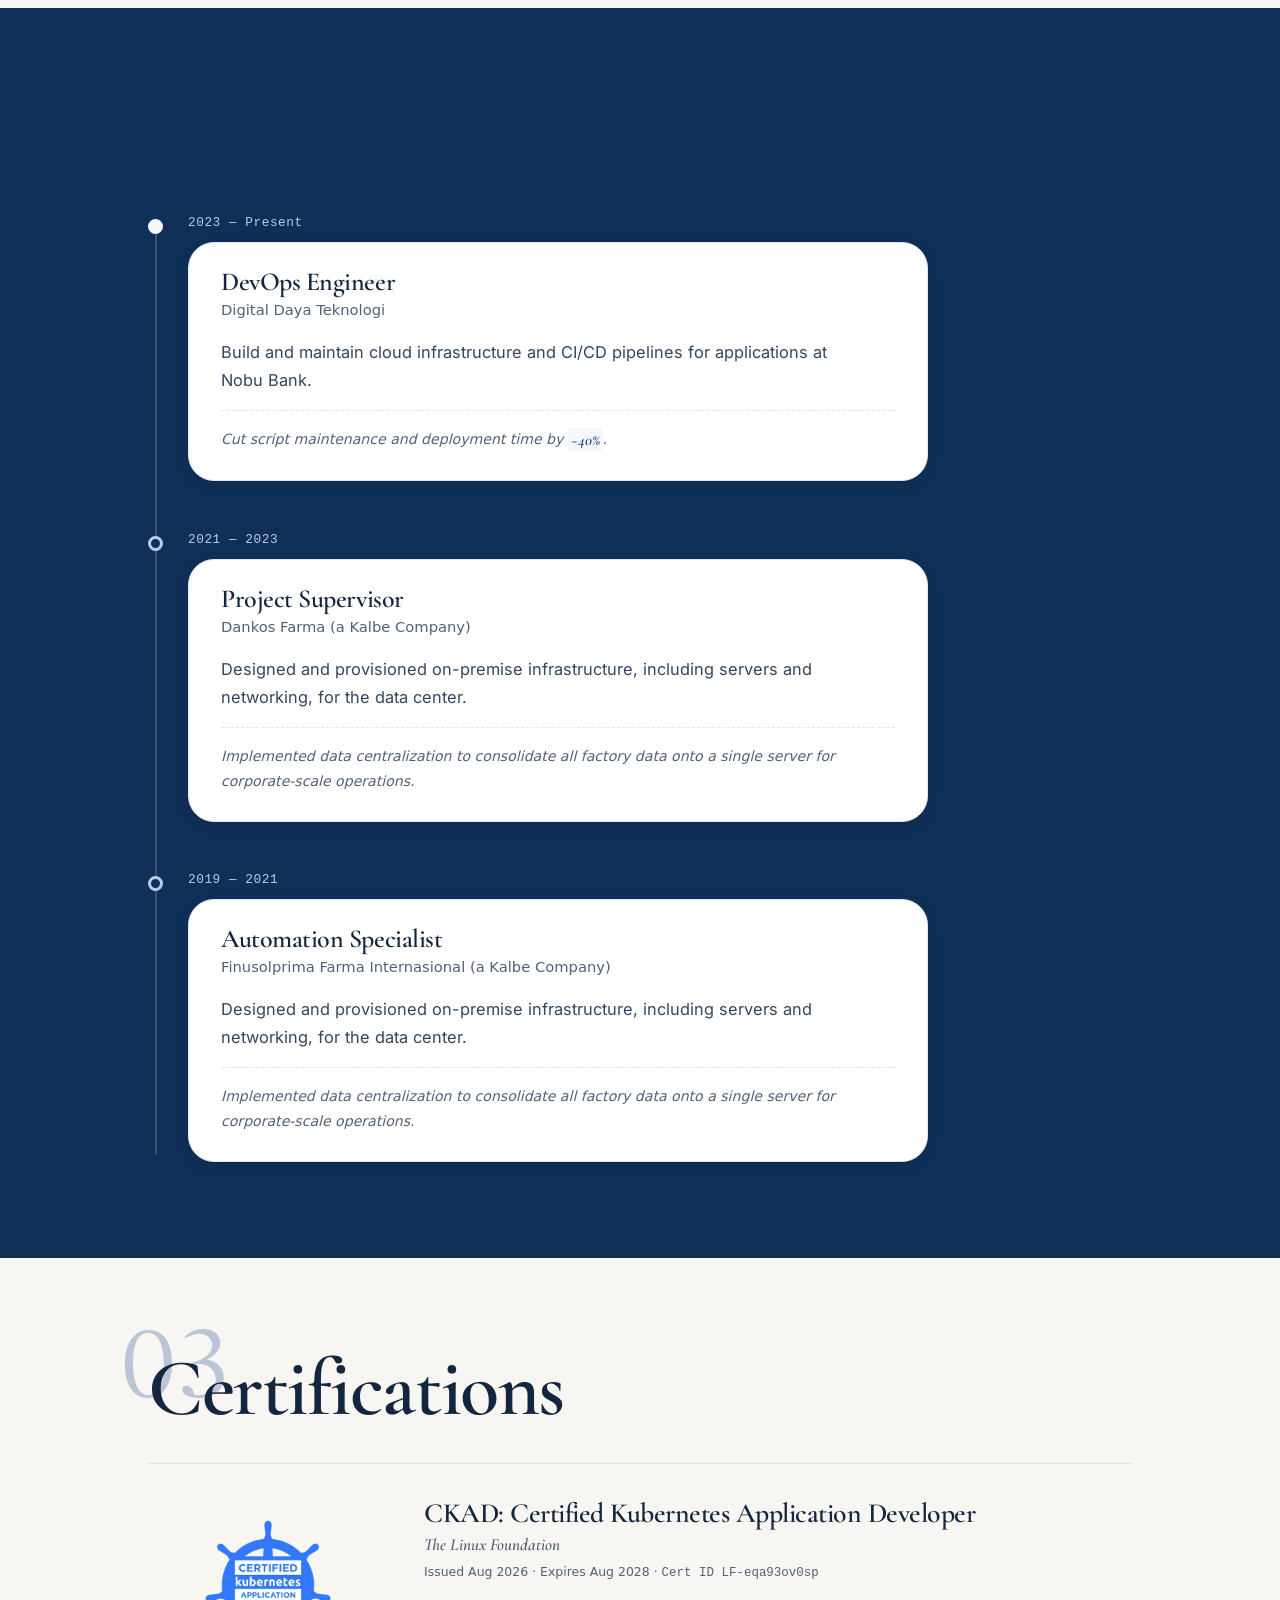
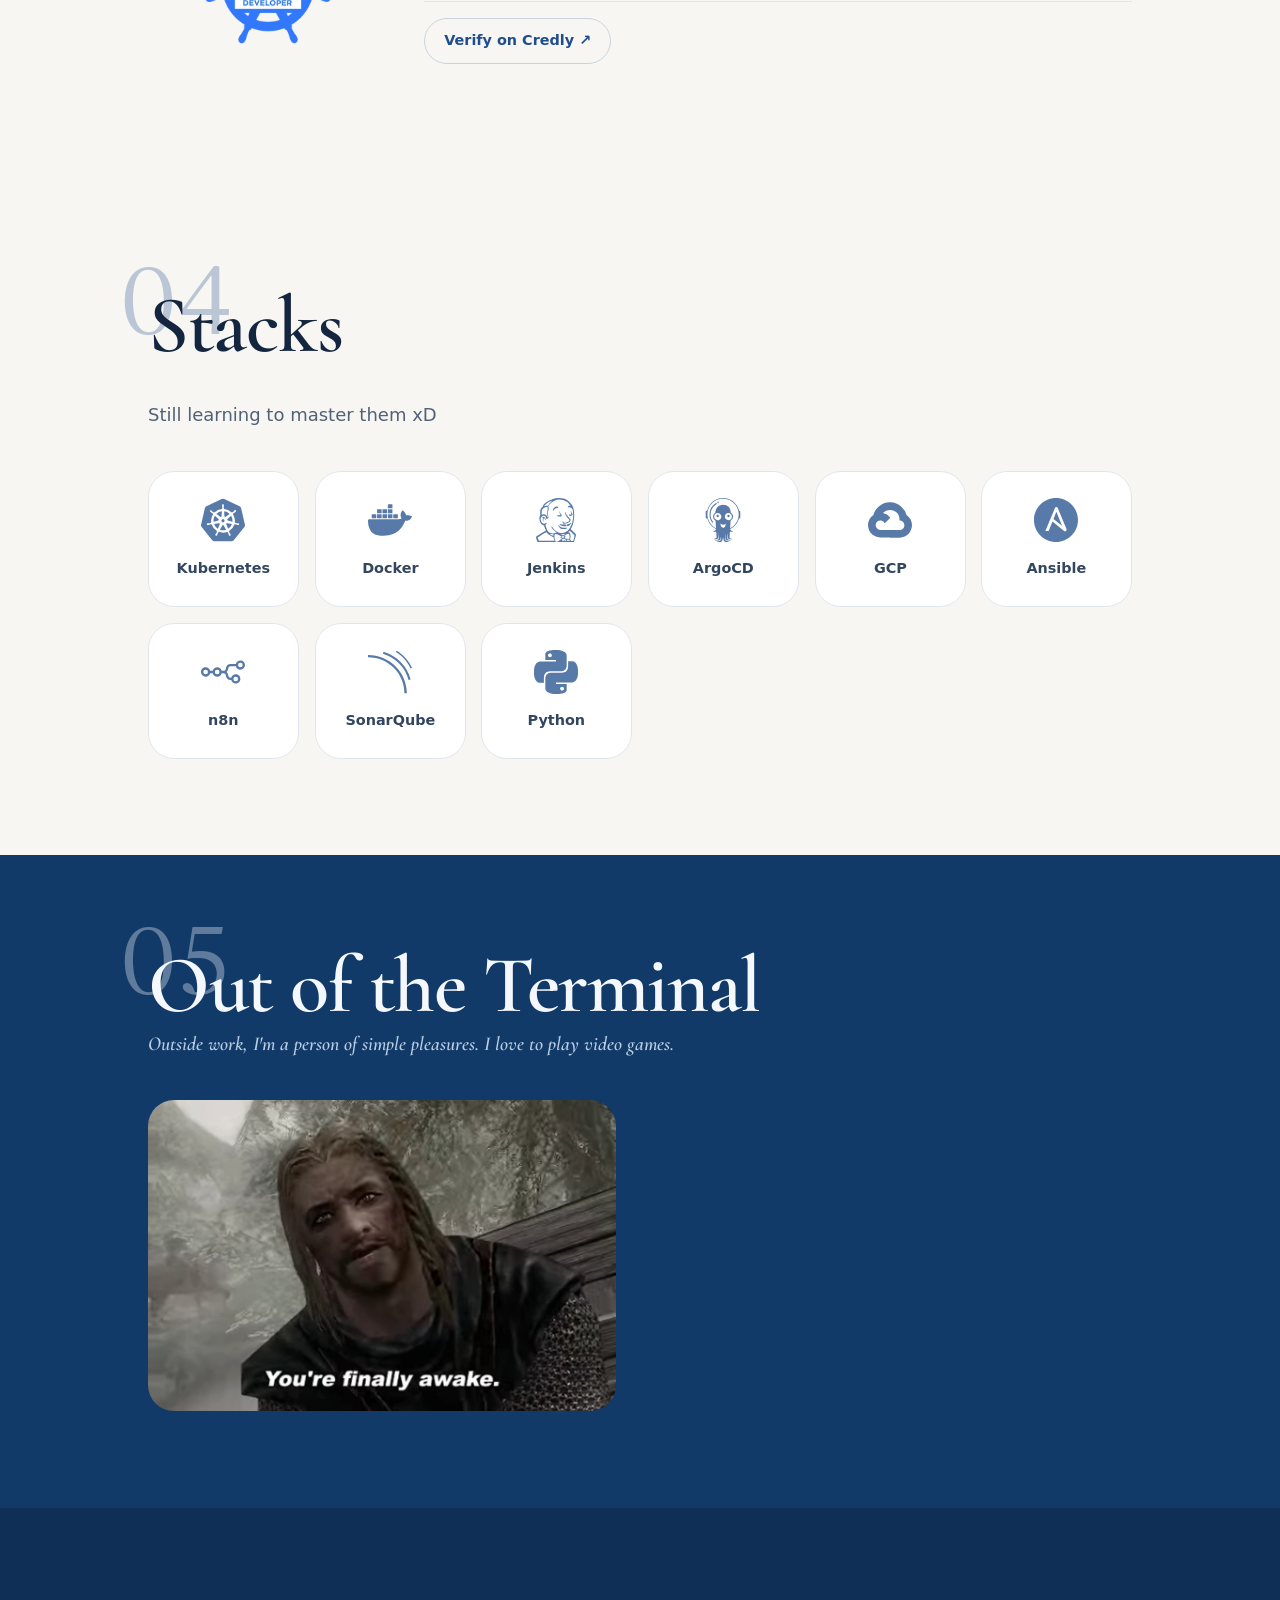
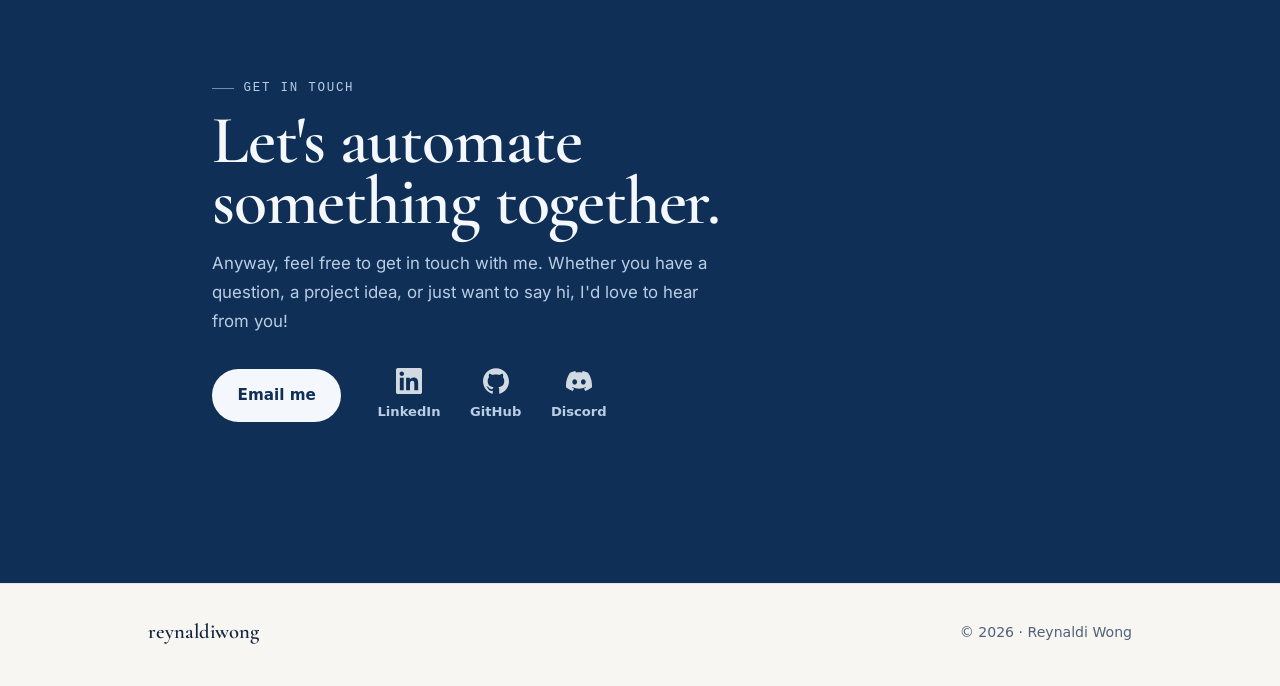
==== commit 18fdd0c2: "update abouts section" ====
--- a/index.html
+++ b/index.html
@@ -96,7 +96,7 @@
         <div class="hero__text">
           <div class="eyebrow hero__kicker">// DevOps Engineer</div>
           <h1 class="hero__name">Reynaldi Wong</h1>
-          <p class="hero__role"><em>Mechatronics Roots</em> · I automate the boring stuff</p>
+          <p class="hero__role"><em>Mechatronics Graduate</em> · automating the boring stuff</p>
           <a class="hero__scroll" href="#about"><span>scroll</span><span class="arrow">↓</span></a>
         </div>
         <div class="hero__portrait">
@@ -116,7 +116,7 @@
         </div>
         <div class="about__grid">
           <div>
-            <p class="about__lead" data-reveal>Automation is my answer to <em>“ how many times am I going to do this by hand ? ”</em></p>
+            <p class="about__lead" data-reveal>Why do it manually <em>when a script can do it while I sleep ?</em></p>
           </div>
           <div class="about__body">
             <p data-reveal>Hi, I'm <strong>Reynaldi Wong</strong> — call me <strong>Rey</strong>. I've always been a lazy person, and that laziness made me ask the same question over and over: <em>"What if I could just automate everything?"</em> That question led me to study Mechatronics Engineering.</p>
--- a/assets/css/home.css
+++ b/assets/css/home.css
@@ -505,6 +505,7 @@
   padding: 0 0.2em 0.1em;
   line-height: 1.55;
   font-style: normal;
+  font-size: 1.35em;
   -webkit-box-decoration-break: clone;
   box-decoration-break: clone;
 }
